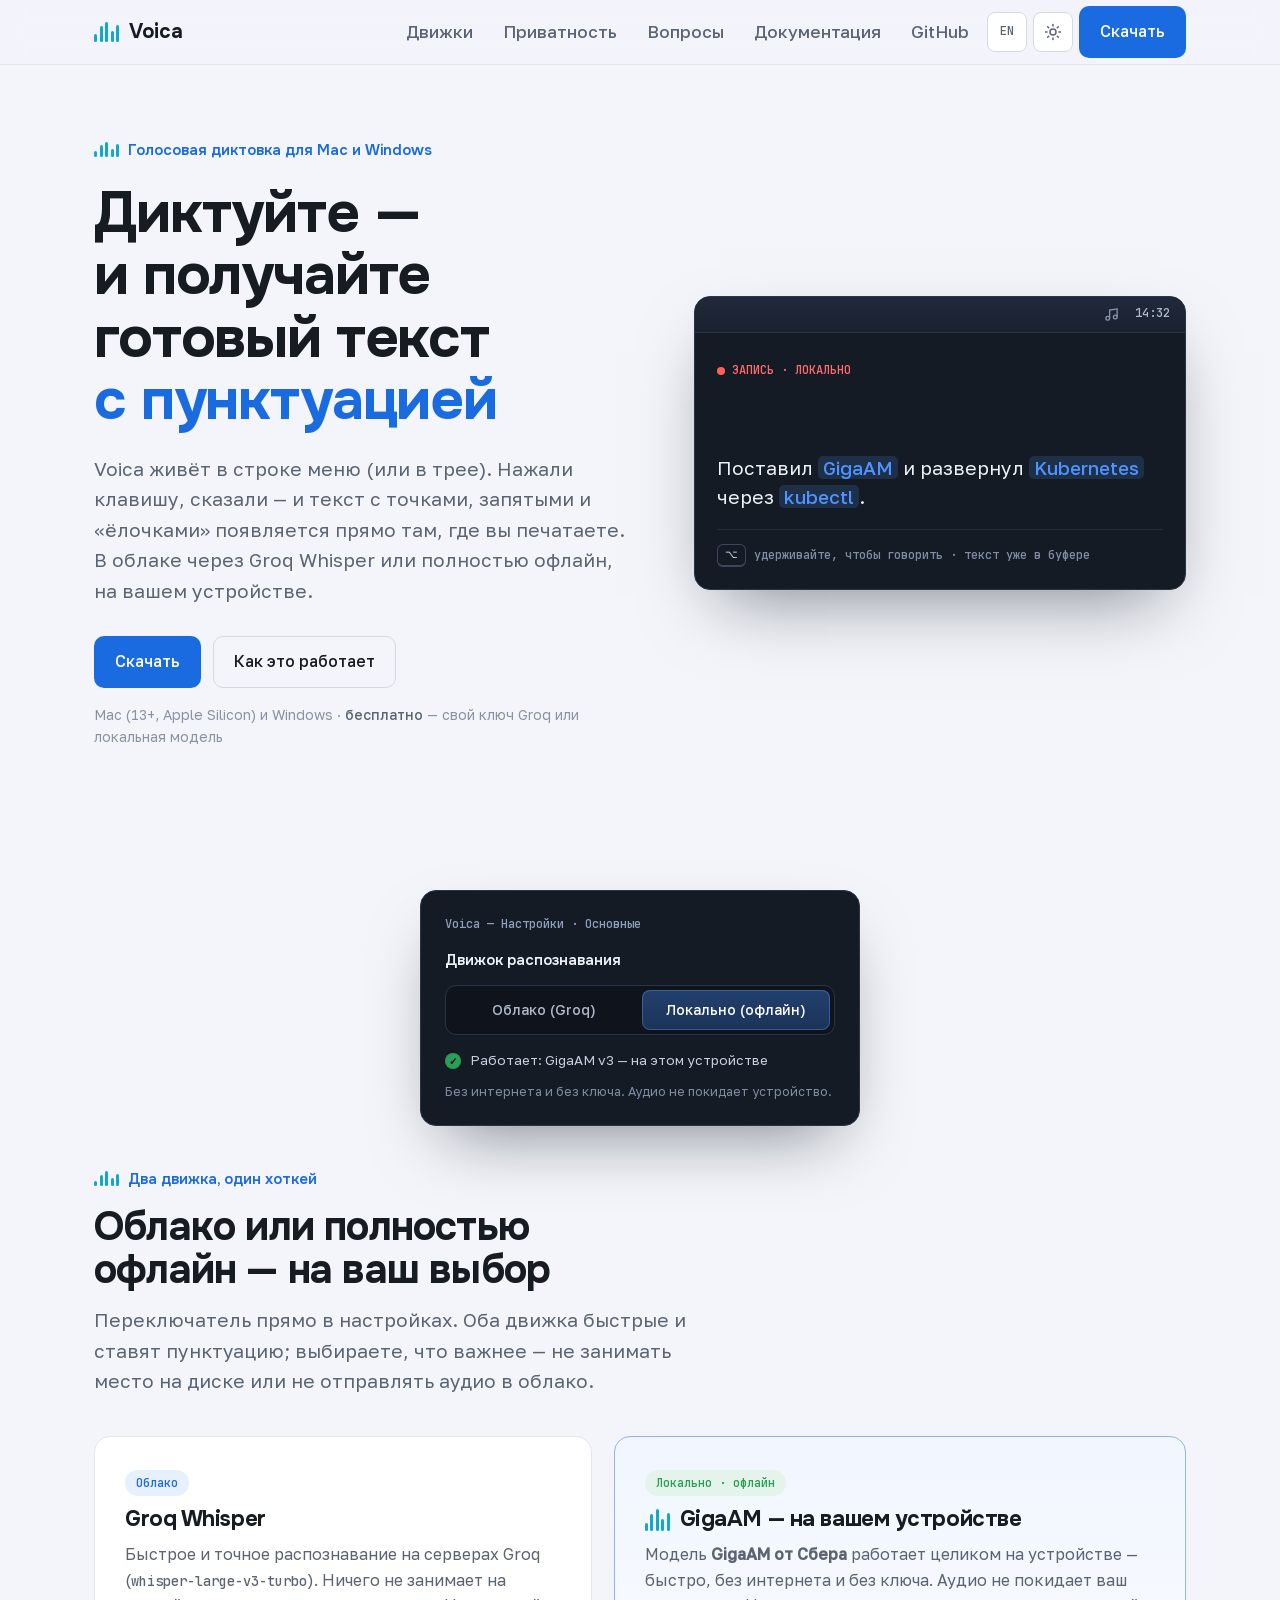
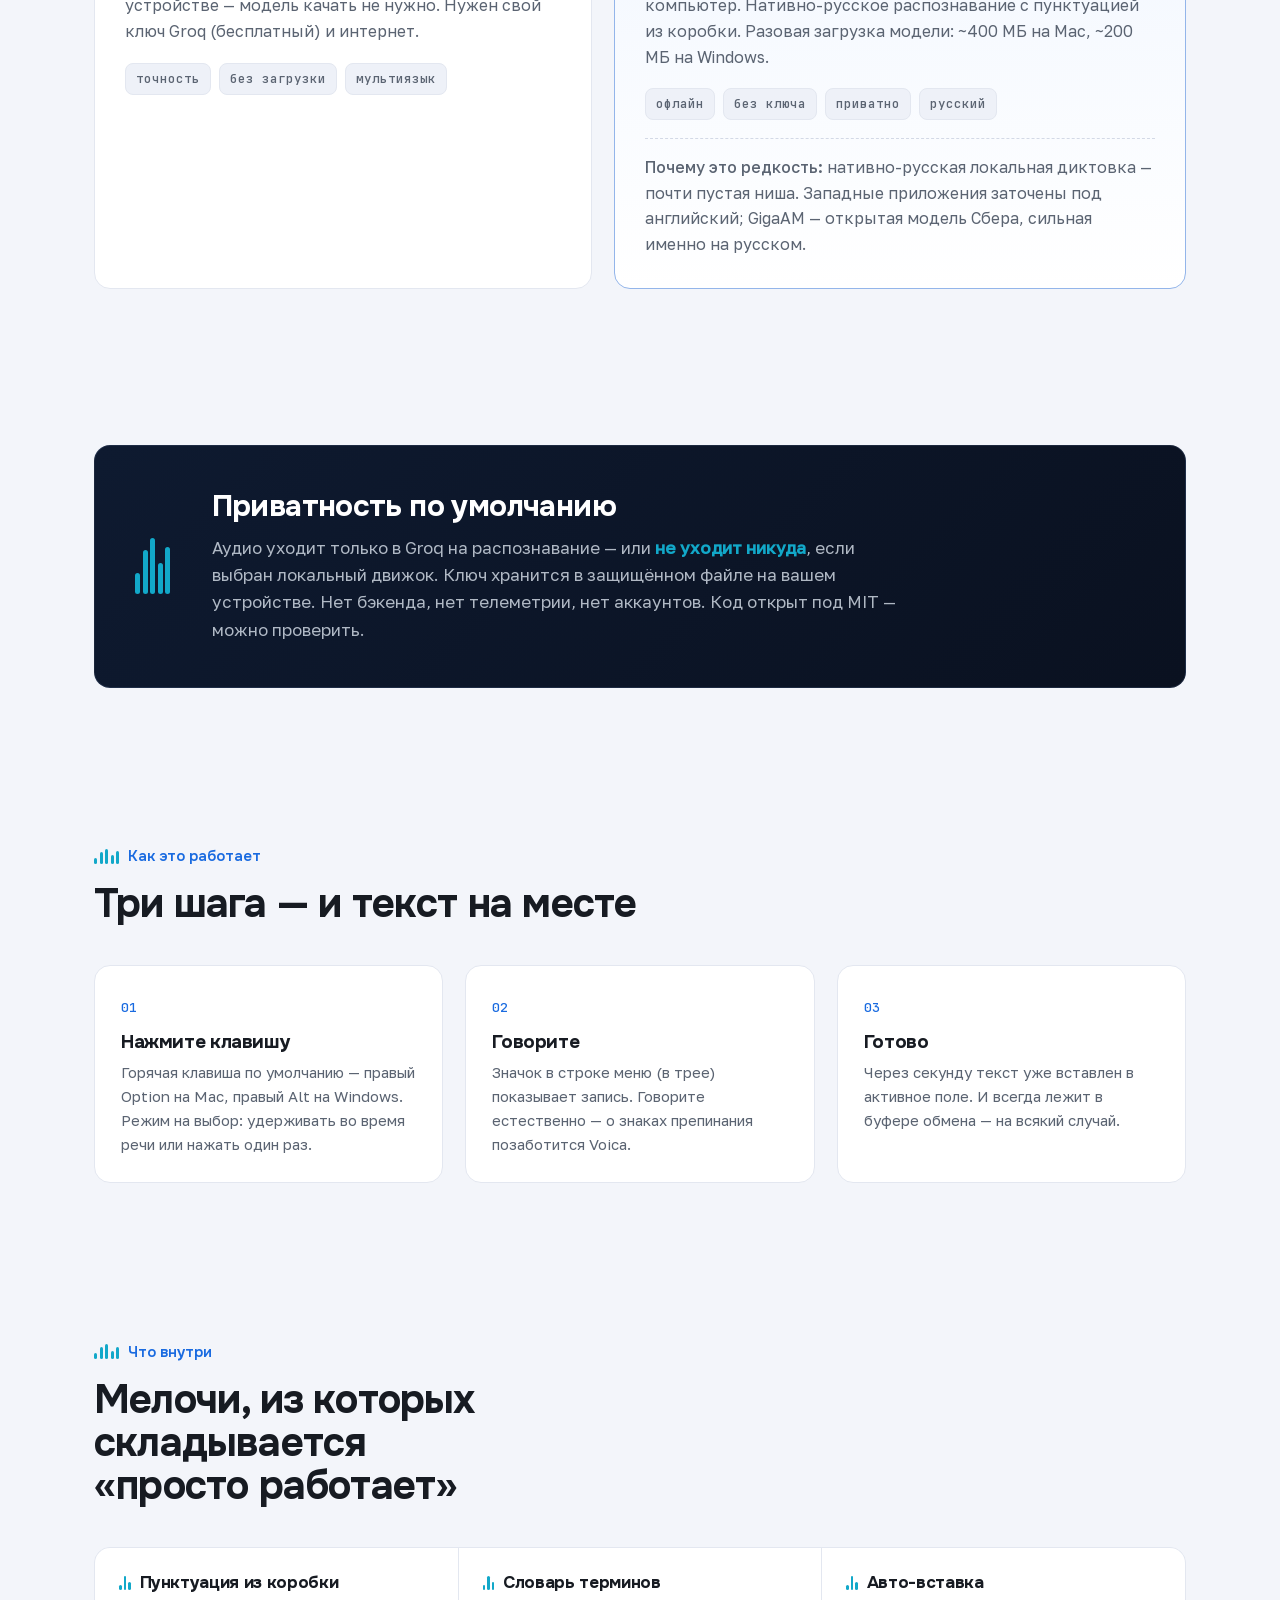
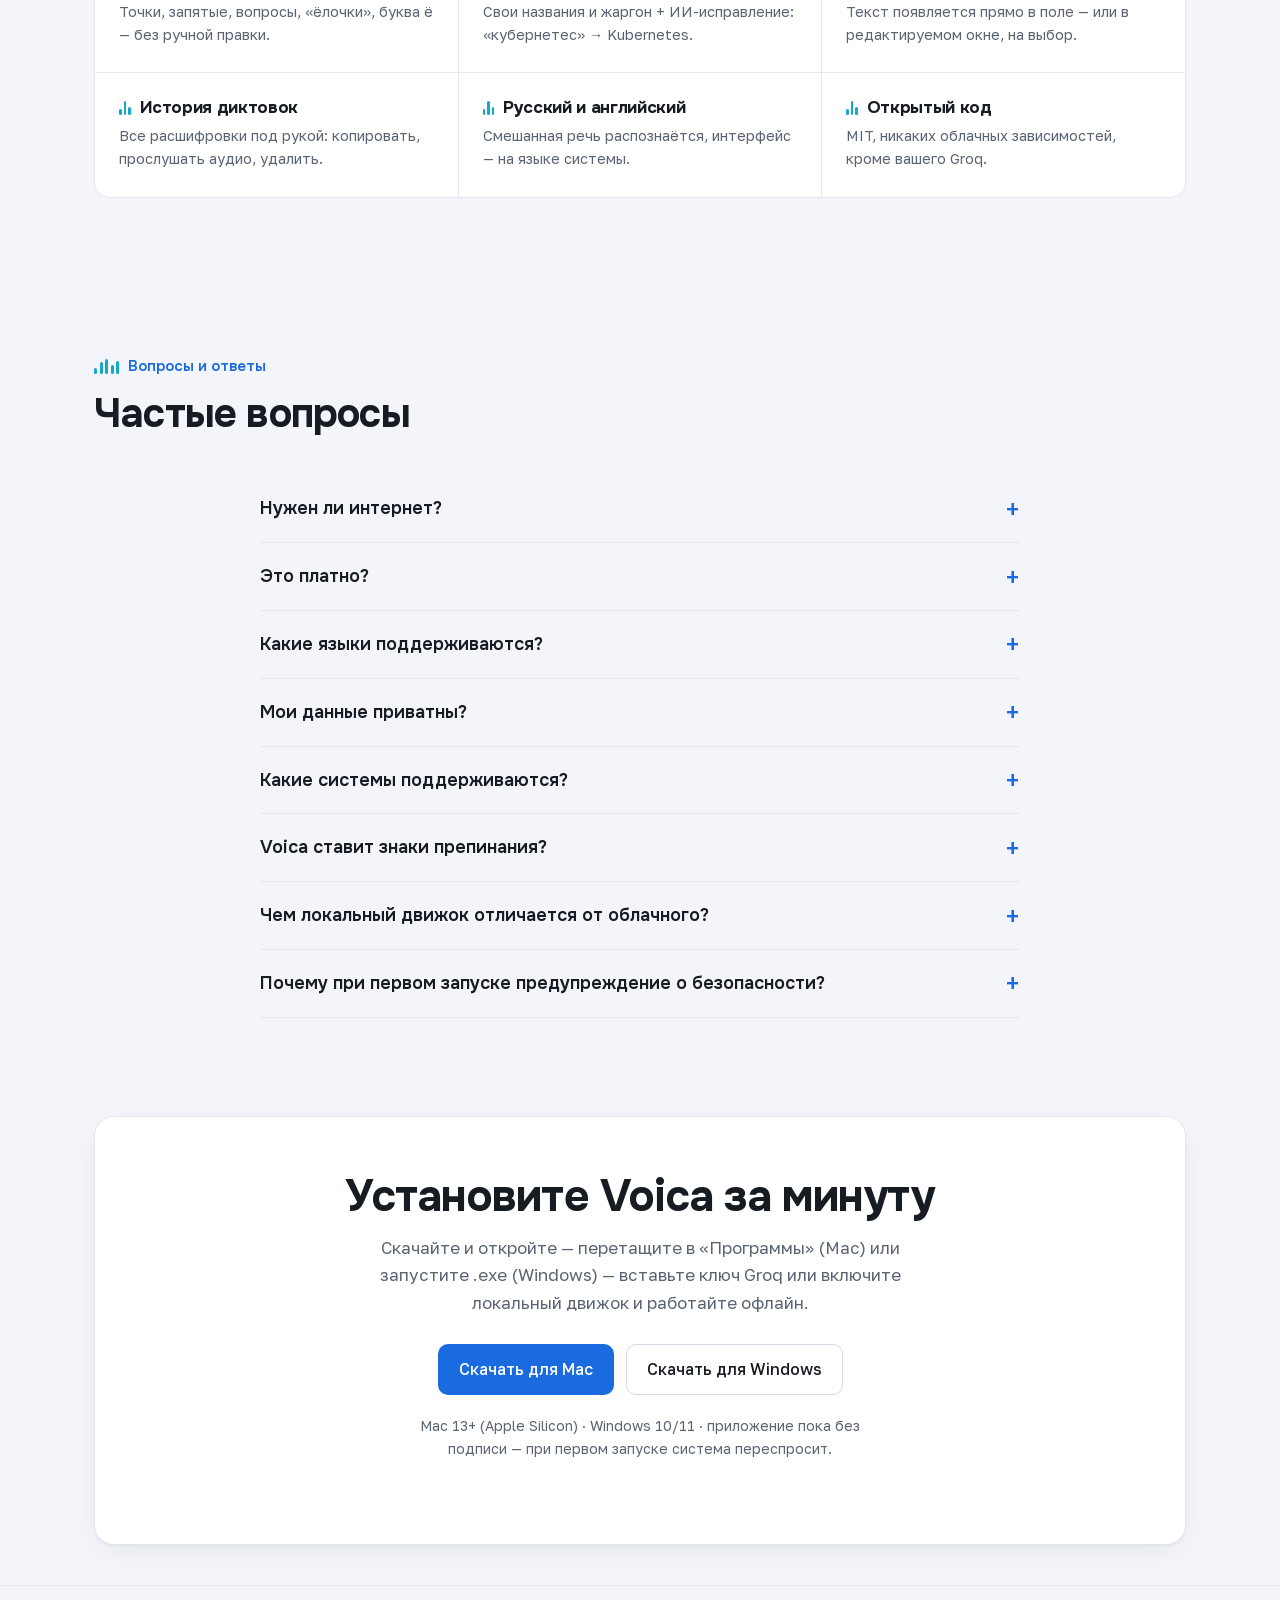
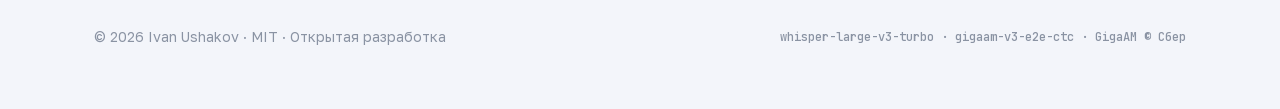
==== index.html @ 902af4fe "Навигация: ссылка «Документация/Docs» на README нужного языка RU → README.ru.md, EN → README.md на G" ====
<!doctype html>
<html lang="ru" prefix="og: https://ogp.me/ns#">
<head>
<meta charset="utf-8">
<meta name="viewport" content="width=device-width, initial-scale=1">
<title>Voica — голосовая диктовка с пунктуацией для Mac и Windows</title>
<meta name="description" content="Диктуйте голосом — получайте чистый текст с точками и запятыми. Облачный движок Groq Whisper или полностью офлайн на устройстве (GigaAM). Открытый код, свой ключ.">
<link rel="canonical" href="https://voica.ru/">
<link rel="alternate" hreflang="ru" href="https://voica.ru/">
<link rel="alternate" hreflang="en" href="https://voica.ru/en/">
<link rel="alternate" hreflang="x-default" href="https://voica.ru/">
<meta property="og:type" content="website">
<meta property="og:title" content="Voica — голосовая диктовка с пунктуацией для Mac и Windows">
<meta property="og:description" content="Диктуйте голосом — получайте чистый текст с точками и запятыми. Облачный движок Groq Whisper или полностью офлайн на устройстве (GigaAM). Открытый код, свой ключ.">
<meta property="og:url" content="https://voica.ru/">
<meta property="og:image" content="https://voica.ru/assets/img/og.png">
<meta name="twitter:card" content="summary_large_image">
<script type="application/ld+json">{"@context": "https://schema.org", "@type": "SoftwareApplication", "name": "Voica", "applicationCategory": "UtilitiesApplication", "operatingSystem": "macOS 13+, Windows 10/11", "description": "Диктуйте голосом — получайте чистый текст с точками и запятыми. Облачный движок Groq Whisper или полностью офлайн на устройстве (GigaAM). Открытый код, свой ключ.", "url": "https://voica.ru/", "inLanguage": "ru", "softwareVersion": "0.9", "license": "https://opensource.org/licenses/MIT", "downloadUrl": "https://github.com/Inhum/voica/releases/latest", "author": {"@type": "Person", "name": "Ivan Ushakov"}, "offers": {"@type": "Offer", "price": "0", "priceCurrency": "USD"}}</script>
<script type="application/ld+json">{"@context": "https://schema.org", "@type": "FAQPage", "mainEntity": [{"@type": "Question", "name": "Нужен ли интернет?", "acceptedAnswer": {"@type": "Answer", "text": "Для облачного движка — да. Локальный движок работает полностью офлайн: без интернета, без ключа, и аудио не покидает устройство."}}, {"@type": "Question", "name": "Это платно?", "acceptedAnswer": {"@type": "Answer", "text": "Voica бесплатна, код открыт под лицензией MIT. Для облачного движка нужен свой бесплатный ключ Groq; локальный движок работает вообще без ключа."}}, {"@type": "Question", "name": "Какие языки поддерживаются?", "acceptedAnswer": {"@type": "Answer", "text": "Русский и английский, включая смешанную речь. Локальная модель GigaAM особенно сильна на русском и ставит пунктуацию из коробки."}}, {"@type": "Question", "name": "Мои данные приватны?", "acceptedAnswer": {"@type": "Answer", "text": "Аудио уходит только в Groq на распознавание — или никуда, если выбран локальный движок. Нет бэкенда, телеметрии и аккаунтов; ключ хранится в защищённом файле на вашем устройстве."}}, {"@type": "Question", "name": "Какие системы поддерживаются?", "acceptedAnswer": {"@type": "Answer", "text": "macOS 13 и новее (Apple Silicon) и Windows 10/11."}}, {"@type": "Question", "name": "Voica ставит знаки препинания?", "acceptedAnswer": {"@type": "Answer", "text": "Да. Оба движка автоматически расставляют точки, запятые, вопросительные знаки и «ёлочки» — без ручной правки."}}, {"@type": "Question", "name": "Чем локальный движок отличается от облачного?", "acceptedAnswer": {"@type": "Answer", "text": "Облако — быстро и точно, ничего не нужно качать, но требуется ключ и интернет. Локально — приватно и офлайн, но модель скачивается один раз (~400 МБ на Mac, ~200 МБ на Windows)."}}, {"@type": "Question", "name": "Почему при первом запуске предупреждение о безопасности?", "acceptedAnswer": {"@type": "Answer", "text": "Приложение пока не подписано сертификатом разработчика, поэтому система переспрашивает один раз: на macOS — «Open Anyway» в разделе Privacy & Security, на Windows — подтверждение SmartScreen. Дальше Voica открывается обычным способом."}}]}</script>
<link rel="icon" href="assets/img/favicon.svg" type="image/svg+xml">
<link rel="stylesheet" href="assets/css/site.css">
</head>
<body>
<div class="nav"><div class="wrap nav-in">
  <a class="brand" href="./"><span class="wave" aria-hidden="true"><i></i><i></i><i></i><i></i><i></i></span> Voica</a>
  <div class="nav-right">
    <a class="nav-link hide-sm" href="#engines">Движки</a>
    <a class="nav-link hide-sm" href="#privacy">Приватность</a>
    <a class="nav-link hide-sm" href="#faq">Вопросы</a>
    <a class="nav-link hide-sm" href="https://github.com/Inhum/voica/blob/main/README.ru.md">Документация</a>
    <a class="nav-link" href="https://github.com/Inhum">GitHub</a>
    <a class="icon-btn" href="en/" hreflang="en">EN</a>
    <button class="icon-btn" id="theme" aria-label="Theme">
      <svg class="theme-sun" viewBox="0 0 24 24" fill="none" stroke="currentColor" stroke-width="2" stroke-linecap="round"><circle cx="12" cy="12" r="4"/><path d="M12 2v2M12 20v2M4.9 4.9l1.4 1.4M17.7 17.7l1.4 1.4M2 12h2M20 12h2M4.9 19.1l1.4-1.4M17.7 6.3l1.4-1.4"/></svg>
      <svg class="theme-moon" viewBox="0 0 24 24" fill="none" stroke="currentColor" stroke-width="2" stroke-linecap="round" stroke-linejoin="round"><path d="M21 12.8A9 9 0 1 1 11.2 3a7 7 0 0 0 9.8 9.8z"/></svg>
    </button>
    <a class="btn btn-primary" href="#download">Скачать</a>
  </div>
</div></div>

<header class="hero"><div class="wrap hero-grid">
  <div>
    <div class="eyebrow"><span class="wave" aria-hidden="true"><i></i><i></i><i></i><i></i><i></i></span> <span>Голосовая диктовка для Mac и Windows</span></div>
    <h1>Диктуйте — и получайте готовый текст <span class="accent">с пунктуацией</span></h1>
    <p class="lede">Voica живёт в строке меню (или в трее). Нажали клавишу, сказали — и текст с точками, запятыми и «ёлочками» появляется прямо там, где вы печатаете. В облаке через Groq Whisper или полностью офлайн, на вашем устройстве.</p>
    <div class="hero-cta">
      <a class="btn btn-primary" href="#download">Скачать</a>
      <a class="btn btn-ghost" href="#how">Как это работает</a>
    </div>
    <p class="hero-note">Mac (13+, Apple Silicon) и Windows · <b>бесплатно</b> — свой ключ Groq или локальная модель</p>
  </div>
  <div class="mock" aria-hidden="true">
    <div class="mock-bar"><span class="mlive"><i style="animation-delay:0.0s"></i><i style="animation-delay:0.1s"></i><i style="animation-delay:0.2s"></i><i style="animation-delay:0.3s"></i><i style="animation-delay:0.4s"></i></span>
      <svg viewBox="0 0 24 24" fill="none" stroke="currentColor" stroke-width="2"><path d="M9 18V5l12-2v13"/><circle cx="6" cy="18" r="3"/><circle cx="18" cy="16" r="3"/></svg>
      <span class="mclock">14:32</span></div>
    <div class="mock-body">
      <span class="mrec"><b></b>ЗАПИСЬ · ЛОКАЛЬНО</span>
      <div class="mwv"><i style="animation-delay:0.00s"></i><i style="animation-delay:0.08s"></i><i style="animation-delay:0.16s"></i><i style="animation-delay:0.24s"></i><i style="animation-delay:0.32s"></i><i style="animation-delay:0.40s"></i><i style="animation-delay:0.48s"></i><i style="animation-delay:0.56s"></i><i style="animation-delay:0.64s"></i><i style="animation-delay:0.72s"></i><i style="animation-delay:0.80s"></i><i style="animation-delay:0.88s"></i><i style="animation-delay:0.96s"></i><i style="animation-delay:1.04s"></i></div>
      <div class="mres">Поставил <span class="hl">GigaAM</span> и развернул <span class="hl">Kubernetes</span> через <span class="hl">kubectl</span>.</div>
      <div class="mhint"><span class="mkbd">⌥</span> удерживайте, чтобы говорить · текст уже в буфере</div>
    </div>
  </div>
</div></header>

<section id="engines"><div class="wrap">
  <div class="eng-visual"><div class="epanel" aria-hidden="true">
    <div class="cap">Voica — Настройки · Основные</div>
    <h4>Движок распознавания</h4>
    <div class="seg"><div>Облако (Groq)</div><div class="on">Локально (офлайн)</div></div>
    <div class="estatus"><span class="dot-ok">✓</span> <span>Работает: GigaAM v3 — на этом устройстве</span></div>
    <p class="esub">Без интернета и без ключа. Аудио не покидает устройство.</p>
  </div></div>
  <div class="sec-head"><div class="eyebrow"><span class="wave" aria-hidden="true"><i></i><i></i><i></i><i></i><i></i></span> <span>Два движка, один хоткей</span></div><h2>Облако или полностью офлайн — на ваш выбор</h2><p class="lede">Переключатель прямо в настройках. Оба движка быстрые и ставят пунктуацию; выбираете, что важнее — не занимать место на диске или не отправлять аудио в облако.</p></div>
  <div class="engines">
    <div class="engine">
      <span class="tag tag-blue">Облако</span><h3>Groq Whisper</h3>
      <p>Быстрое и точное распознавание на серверах Groq (<code>whisper-large-v3-turbo</code>). Ничего не занимает на устройстве — модель качать не нужно. Нужен свой ключ Groq (бесплатный) и интернет.</p><div class="chips"><span class="chip">точность</span><span class="chip">без загрузки</span><span class="chip">мультиязык</span></div>
    </div>
    <div class="engine local">
      <span class="tag tag-ok">Локально · офлайн</span>
      <h3><span class="wave" style="height:22px" aria-hidden="true"><i></i><i></i><i></i><i></i><i></i></span> GigaAM — на вашем устройстве</h3>
      <p>Модель <b>GigaAM от Сбера</b> работает целиком на устройстве — быстро, без интернета и без ключа. Аудио не покидает ваш компьютер. Нативно-русское распознавание с пунктуацией из коробки. Разовая загрузка модели: ~400 МБ на Mac, ~200 МБ на Windows.</p><div class="chips"><span class="chip">офлайн</span><span class="chip">без ключа</span><span class="chip">приватно</span><span class="chip">русский</span></div>
      <p class="sber"><b>Почему это редкость:</b> нативно-русская локальная диктовка — почти пустая ниша. Западные приложения заточены под английский; GigaAM — открытая модель Сбера, сильная именно на русском.</p>
    </div>
  </div>
</div></section>

<section id="privacy"><div class="wrap"><div class="privacy">
  <span class="wave pw" style="height:56px" aria-hidden="true"><i style="width:5px"></i><i style="width:5px"></i><i style="width:5px"></i><i style="width:5px"></i><i style="width:5px"></i><i style="width:5px"></i></span>
  <div><h2>Приватность по умолчанию</h2><p>Аудио уходит только в Groq на распознавание — или <b style="color:var(--wave)">не уходит никуда</b>, если выбран локальный движок. Ключ хранится в защищённом файле на вашем устройстве. Нет бэкенда, нет телеметрии, нет аккаунтов. Код открыт под MIT — можно проверить.</p></div>
</div></div></section>

<section id="how"><div class="wrap">
  <div class="sec-head"><div class="eyebrow"><span class="wave" aria-hidden="true"><i></i><i></i><i></i><i></i><i></i></span> <span>Как это работает</span></div><h2>Три шага — и текст на месте</h2></div>
  <div class="steps">
    <div class="step"><h3>Нажмите клавишу</h3><p>Горячая клавиша по умолчанию — правый Option на Mac, правый Alt на Windows. Режим на выбор: удерживать во время речи или нажать один раз.</p></div>
    <div class="step"><h3>Говорите</h3><p>Значок в строке меню (в трее) показывает запись. Говорите естественно — о знаках препинания позаботится Voica.</p></div>
    <div class="step"><h3>Готово</h3><p>Через секунду текст уже вставлен в активное поле. И всегда лежит в буфере обмена — на всякий случай.</p></div>
  </div>
</div></section>

<section><div class="wrap">
  <div class="sec-head"><div class="eyebrow"><span class="wave" aria-hidden="true"><i></i><i></i><i></i><i></i><i></i></span> <span>Что внутри</span></div><h2>Мелочи, из которых складывается «просто работает»</h2></div>
  <div class="feat"><div class="feat-i"><h3><span class="wm"><i></i><i></i><i></i></span> Пунктуация из коробки</h3><p>Точки, запятые, вопросы, «ёлочки», буква ё — без ручной правки.</p></div><div class="feat-i"><h3><span class="wm"><i></i><i></i><i></i></span> Словарь терминов</h3><p>Свои названия и жаргон + ИИ-исправление: «кубернетес» → Kubernetes.</p></div><div class="feat-i"><h3><span class="wm"><i></i><i></i><i></i></span> Авто-вставка</h3><p>Текст появляется прямо в поле — или в редактируемом окне, на выбор.</p></div><div class="feat-i"><h3><span class="wm"><i></i><i></i><i></i></span> История диктовок</h3><p>Все расшифровки под рукой: копировать, прослушать аудио, удалить.</p></div><div class="feat-i"><h3><span class="wm"><i></i><i></i><i></i></span> Русский и английский</h3><p>Смешанная речь распознаётся, интерфейс — на языке системы.</p></div><div class="feat-i"><h3><span class="wm"><i></i><i></i><i></i></span> Открытый код</h3><p>MIT, никаких облачных зависимостей, кроме вашего Groq.</p></div></div>
</div></section>

<section id="faq"><div class="wrap">
  <div class="sec-head"><div class="eyebrow"><span class="wave" aria-hidden="true"><i></i><i></i><i></i><i></i><i></i></span> <span>Вопросы и ответы</span></div><h2>Частые вопросы</h2></div>
  <div class="faq"><details><summary>Нужен ли интернет?</summary><p>Для облачного движка — да. Локальный движок работает полностью офлайн: без интернета, без ключа, и аудио не покидает устройство.</p></details><details><summary>Это платно?</summary><p>Voica бесплатна, код открыт под лицензией MIT. Для облачного движка нужен свой бесплатный ключ Groq; локальный движок работает вообще без ключа.</p></details><details><summary>Какие языки поддерживаются?</summary><p>Русский и английский, включая смешанную речь. Локальная модель GigaAM особенно сильна на русском и ставит пунктуацию из коробки.</p></details><details><summary>Мои данные приватны?</summary><p>Аудио уходит только в Groq на распознавание — или никуда, если выбран локальный движок. Нет бэкенда, телеметрии и аккаунтов; ключ хранится в защищённом файле на вашем устройстве.</p></details><details><summary>Какие системы поддерживаются?</summary><p>macOS 13 и новее (Apple Silicon) и Windows 10/11.</p></details><details><summary>Voica ставит знаки препинания?</summary><p>Да. Оба движка автоматически расставляют точки, запятые, вопросительные знаки и «ёлочки» — без ручной правки.</p></details><details><summary>Чем локальный движок отличается от облачного?</summary><p>Облако — быстро и точно, ничего не нужно качать, но требуется ключ и интернет. Локально — приватно и офлайн, но модель скачивается один раз (~400 МБ на Mac, ~200 МБ на Windows).</p></details><details><summary>Почему при первом запуске предупреждение о безопасности?</summary><p>Приложение пока не подписано сертификатом разработчика, поэтому система переспрашивает один раз: на macOS — «Open Anyway» в разделе Privacy & Security, на Windows — подтверждение SmartScreen. Дальше Voica открывается обычным способом.</p></details></div>
</div></section>

<section id="download" class="cta"><div class="wrap"><div class="cta-box">
  <h2>Установите Voica за минуту</h2><p>Скачайте и откройте — перетащите в «Программы» (Mac) или запустите .exe (Windows) — вставьте ключ Groq или включите локальный движок и работайте офлайн.</p>
  <div style="display:flex;gap:12px;justify-content:center;flex-wrap:wrap">
    <a class="btn btn-primary" href="https://github.com/Inhum/voica/releases/latest">Скачать для Mac</a>
    <a class="btn btn-ghost" href="https://github.com/Inhum/voica-win/releases/latest">Скачать для Windows</a>
  </div>
  <p class="hero-note" style="margin-top:20px">Mac 13+ (Apple Silicon) · Windows 10/11 · приложение пока без подписи — при первом запуске система переспросит.</p>
</div></div></section>

<footer class="foot"><div class="wrap foot-in">
  <div>© 2026 Ivan Ushakov · MIT · Открытая разработка</div>
  <div class="foot-mono">whisper-large-v3-turbo · gigaam-v3-e2e-ctc · GigaAM © Сбер</div>
</div></footer>

<script>
(function(){var r=document.documentElement;try{var t=localStorage.getItem("voica-theme");if(t)r.setAttribute("data-theme",t);}catch(e){}
document.getElementById("theme").onclick=function(){var c=r.getAttribute("data-theme")||(matchMedia("(prefers-color-scheme:dark)").matches?"dark":"light");var n=c==="dark"?"light":"dark";r.setAttribute("data-theme",n);try{localStorage.setItem("voica-theme",n);}catch(e){}};})();
</script>
<!-- GoatCounter — cookieless-аналитика, без кук и баннера согласия -->
<script data-goatcounter="https://voica.goatcounter.com/count"
        async src="//gc.zgo.at/count.js"></script>
</body>
</html>
---- assets/css/site.css ----
@import "fonts.css";
@import "tokens.css";

*{box-sizing:border-box}
body{margin:0;background:var(--paper);color:var(--ink);font-family:var(--font-body);font-size:17px;line-height:1.6;-webkit-font-smoothing:antialiased;transition:background .3s var(--ease),color .3s var(--ease)}
h1,h2,h3{font-family:var(--font-display);font-weight:700;line-height:1.08;letter-spacing:-.02em;text-wrap:balance;margin:0}
p{margin:0} a{color:inherit;text-decoration:none}
code{font-family:var(--font-mono);font-size:.85em}
.wrap{max-width:var(--wrap);margin:0 auto;padding:0 24px}
.lede{font-size:19px;color:var(--ink-soft);max-width:60ch}

/* Надзаголовок — волна + метка */
.eyebrow{display:inline-flex;align-items:center;gap:9px;font-family:var(--font-display);font-weight:600;font-size:15px;color:var(--brand);margin-bottom:14px}
.wave{display:inline-flex;align-items:flex-end;gap:2.5px;height:15px}
.wave i{width:3px;border-radius:3px;background:var(--wave)}
.wave i:nth-child(1){height:38%}.wave i:nth-child(2){height:78%}.wave i:nth-child(3){height:100%}.wave i:nth-child(4){height:56%}.wave i:nth-child(5){height:84%}

.btn{display:inline-flex;align-items:center;gap:9px;font-family:var(--font-body);font-weight:500;font-size:16px;padding:12px 20px;border-radius:var(--radius-btn);border:1px solid transparent;cursor:pointer;transition:transform .15s var(--ease),background .2s,border-color .2s}
.btn:active{transform:translateY(1px)}
.btn-primary{background:var(--brand);color:#fff}.btn-primary:hover{background:var(--brand-deep)}
.btn-ghost{background:transparent;color:var(--ink);border-color:var(--line-strong)}.btn-ghost:hover{border-color:var(--ink-faint);background:var(--surface)}

.nav{position:sticky;top:0;z-index:20;background:color-mix(in srgb,var(--paper) 82%,transparent);backdrop-filter:saturate(1.6) blur(12px);border-bottom:1px solid var(--line)}
.nav-in{display:flex;align-items:center;justify-content:space-between;height:64px}
.brand{display:flex;align-items:center;gap:10px;font-family:var(--font-display);font-weight:700;font-size:20px}
.brand .wave{height:20px}
.nav-right{display:flex;align-items:center;gap:6px}
.nav-link{font-weight:500;color:var(--ink-soft);padding:8px 12px;border-radius:var(--radius-sm)}.nav-link:hover{color:var(--ink)}
.icon-btn{display:grid;place-items:center;height:40px;min-width:40px;padding:0 10px;border-radius:var(--radius-sm);border:1px solid var(--line-strong);background:var(--surface);color:var(--ink-soft);cursor:pointer;font-family:var(--font-mono);font-size:12px;font-weight:500;transition:.2s;text-decoration:none}
.icon-btn:hover{color:var(--ink);border-color:var(--ink-faint)}
.icon-btn svg{width:18px;height:18px}
.theme-moon{display:none}.theme-sun{display:block}
:root[data-theme="dark"] .theme-moon{display:block}:root[data-theme="dark"] .theme-sun{display:none}
@media (prefers-color-scheme:dark){:root:not([data-theme="light"]) .theme-moon{display:block}:root:not([data-theme="light"]) .theme-sun{display:none}}

.hero{padding:72px 0 64px}
.hero-grid{display:grid;grid-template-columns:1.05fr .95fr;gap:56px;align-items:center}
.hero h1{font-size:clamp(38px,5.4vw,58px);font-weight:800;margin:6px 0 22px}
.hero h1 .accent{color:var(--brand)}
.hero-cta{display:flex;flex-wrap:wrap;gap:12px;margin:30px 0 16px}
.hero-note{font-size:14px;color:var(--ink-faint)}.hero-note b{color:var(--ink-soft);font-weight:500}

/* Мокап (фикс-тёмный, как «скриншот») */
.mock{background:#151b25;border:1px solid #2b3446;border-radius:var(--radius-card);box-shadow:0 30px 70px -26px rgba(6,12,26,.5);overflow:hidden}
.mock-bar{height:36px;background:linear-gradient(#20293a,#1a2130);display:flex;align-items:center;justify-content:flex-end;gap:16px;padding:0 15px;border-bottom:1px solid #2b3446;color:#8b97ac}
.mock-bar svg{width:15px;height:15px}
.mlive{display:inline-flex;align-items:flex-end;gap:2.6px;height:15px}
.mlive i{width:2.6px;border-radius:2px;background:#4E93FF;animation:vu 1s infinite}
.mclock{font-family:var(--font-mono);font-size:12px;color:#aeb9cc}
.mock-body{padding:22px}
.mrec{display:inline-flex;align-items:center;gap:7px;font-family:var(--font-mono);font-size:12px;color:#ff6b6b;margin-bottom:16px}
.mrec b{width:8px;height:8px;border-radius:50%;background:#ff5f57;animation:blink 1.1s infinite}
.mwv{display:flex;align-items:flex-end;gap:4px;height:40px;margin-bottom:18px}
.mwv i{flex:1;border-radius:3px;background:linear-gradient(#4E93FF,#45CEEB);animation:vu 1.1s infinite}
.mres{font-size:19px;line-height:1.5;color:#eef2f8}
.mres .hl{color:#4E93FF;font-weight:500;background:rgba(78,147,255,.16);border-radius:5px;padding:0 5px}
.mhint{margin-top:18px;padding-top:14px;border-top:1px solid #232c3a;font-family:var(--font-mono);font-size:12px;color:#7f8ca3;display:flex;gap:8px;align-items:center}
.mkbd{font-family:var(--font-mono);font-size:11px;color:#cdd6e5;border:1px solid #3a465c;border-bottom-width:2px;border-radius:6px;padding:1px 7px}
@keyframes vu{0%,100%{height:22%}50%{height:100%}}
@keyframes blink{50%{opacity:.3}}

section{padding:78px 0}
.sec-head{max-width:56ch;margin-bottom:40px}
.sec-head h2{font-size:clamp(28px,3.6vw,40px);margin:0 0 14px}

.eng-visual{max-width:440px;margin:0 auto 40px}
.epanel{background:#151b25;border:1px solid #2b3446;border-radius:var(--radius-card);box-shadow:0 30px 70px -26px rgba(6,12,26,.5);padding:24px}
.epanel .cap{font-family:var(--font-mono);font-size:12px;color:#8fa0bd;margin-bottom:13px}
.epanel h4{font-family:var(--font-display);font-weight:600;font-size:15px;color:#eef2f8;margin:0 0 13px}
.seg{display:flex;background:#0f141c;border:1px solid #2b3446;border-radius:11px;padding:4px;gap:4px;margin-bottom:15px}
.seg div{flex:1;text-align:center;font-weight:500;font-size:14px;padding:9px 0;border-radius:8px;color:#aeb9cc}
.seg div.on{background:linear-gradient(180deg,#22406e,#1b3358);color:#fff;box-shadow:inset 0 0 0 1px rgba(120,160,230,.35)}
.estatus{display:flex;align-items:center;gap:9px;font-size:13.5px;color:#c7d0df}
.dot-ok{width:16px;height:16px;border-radius:50%;background:var(--ok);display:grid;place-items:center;color:#0B0E13;font-size:10px;font-weight:700}
.esub{font-size:12.5px;color:#7f8ca3;margin-top:11px;line-height:1.5}
.engines{display:grid;grid-template-columns:1fr 1.15fr;gap:22px}
.engine{background:var(--surface);border:1px solid var(--line);border-radius:var(--radius-card);padding:30px}
.engine.local{border-color:color-mix(in srgb,var(--brand) 40%,var(--line));background:linear-gradient(180deg,color-mix(in srgb,var(--brand-tint) 60%,var(--surface)),var(--surface))}
.engine h3{font-size:22px;margin:14px 0 10px;display:flex;align-items:center;gap:10px}
.engine p{color:var(--ink-soft);font-size:16px}
.tag{font-family:var(--font-mono);font-size:12px;font-weight:500;padding:5px 11px;border-radius:20px}
.tag-blue{background:var(--brand-tint);color:var(--brand)}.tag-ok{background:var(--ok-tint);color:var(--ok)}
.chips{display:flex;flex-wrap:wrap;gap:8px;margin-top:18px}
.chip{font-family:var(--font-mono);font-size:12.5px;color:var(--ink-soft);background:var(--surface-2);border:1px solid var(--line);padding:5px 10px;border-radius:8px}
.sber{margin-top:18px;padding-top:16px;border-top:1px dashed var(--line-strong);font-size:14px;color:var(--ink-faint)}.sber b{color:var(--ink-soft);font-weight:500}

.privacy{background:linear-gradient(135deg,#0E1A30,#0A1120);color:#EAF1FB;border-radius:var(--radius-card);padding:44px 40px;display:grid;grid-template-columns:auto 1fr;gap:34px;align-items:center;border:1px solid rgba(120,150,200,.16)}
.privacy .pw i{background:var(--wave)}
.privacy h2{color:#fff;font-size:30px}
.privacy p{color:rgba(234,241,251,.74);margin-top:12px;max-width:64ch}

.steps{display:grid;grid-template-columns:repeat(3,1fr);gap:22px;counter-reset:s}
.step{padding:26px;background:var(--surface);border:1px solid var(--line);border-radius:var(--radius-card)}
.step::before{counter-increment:s;content:"0" counter(s);font-family:var(--font-mono);font-weight:500;font-size:13px;color:var(--brand)}
.step h3{font-size:19px;margin:12px 0 8px}.step p{color:var(--ink-soft);font-size:15px}

.feat{display:grid;grid-template-columns:repeat(3,1fr);gap:1px;background:var(--line);border:1px solid var(--line);border-radius:var(--radius-card);overflow:hidden}
.feat-i{background:var(--surface);padding:26px 24px}
.feat-i h3{font-size:17px;margin:0 0 7px;display:flex;align-items:center;gap:9px}
.feat-i p{font-size:14.5px;color:var(--ink-soft)}
.wm{display:inline-flex;gap:2px;align-items:flex-end;height:14px}
.wm i{width:2.5px;background:var(--wave);border-radius:2px}
.wm i:nth-child(1){height:40%}.wm i:nth-child(2){height:100%}.wm i:nth-child(3){height:60%}

/* FAQ — нативный аккордеон на <details>, без JS */
.faq{max-width:760px;margin:0 auto}
.faq details{border-bottom:1px solid var(--line)}
.faq summary{cursor:pointer;list-style:none;padding:19px 0;font-family:var(--font-display);font-weight:600;font-size:18px;color:var(--ink);display:flex;justify-content:space-between;align-items:center;gap:20px;transition:color .2s}
.faq summary:hover{color:var(--brand)}
.faq summary::-webkit-details-marker{display:none}
.faq summary::after{content:"+";font-family:var(--font-mono);font-size:24px;font-weight:400;color:var(--brand);line-height:1}
.faq details[open] summary::after{content:"−"}
.faq details p{margin:0;padding:0 0 22px;color:var(--ink-soft);font-size:16px;line-height:1.6;max-width:66ch}

.cta{text-align:center;padding:20px 0 40px}
.cta-box{background:var(--surface);border:1px solid var(--line);border-radius:20px;padding:56px 40px;box-shadow:var(--shadow-card)}
.cta-box h2{font-size:clamp(30px,4vw,44px);margin-bottom:14px}
.cta-box p{color:var(--ink-soft);max-width:52ch;margin:0 auto 28px}

.foot{border-top:1px solid var(--line);padding:40px 0 60px;color:var(--ink-faint);font-size:14px}
.foot-in{display:flex;justify-content:space-between;align-items:center;flex-wrap:wrap;gap:16px}
.foot a{color:var(--ink-soft)}.foot a:hover{color:var(--ink)}
.foot-mono{font-family:var(--font-mono);font-size:12px}

:focus-visible{outline:2.5px solid var(--brand);outline-offset:2px;border-radius:4px}
@media (max-width:900px){.hero-grid,.engines,.steps,.feat{grid-template-columns:1fr}.privacy{grid-template-columns:1fr}section{padding:56px 0}.nav-link.hide-sm{display:none}}
@media (prefers-reduced-motion:reduce){*{animation:none!important;transition:none!important}}
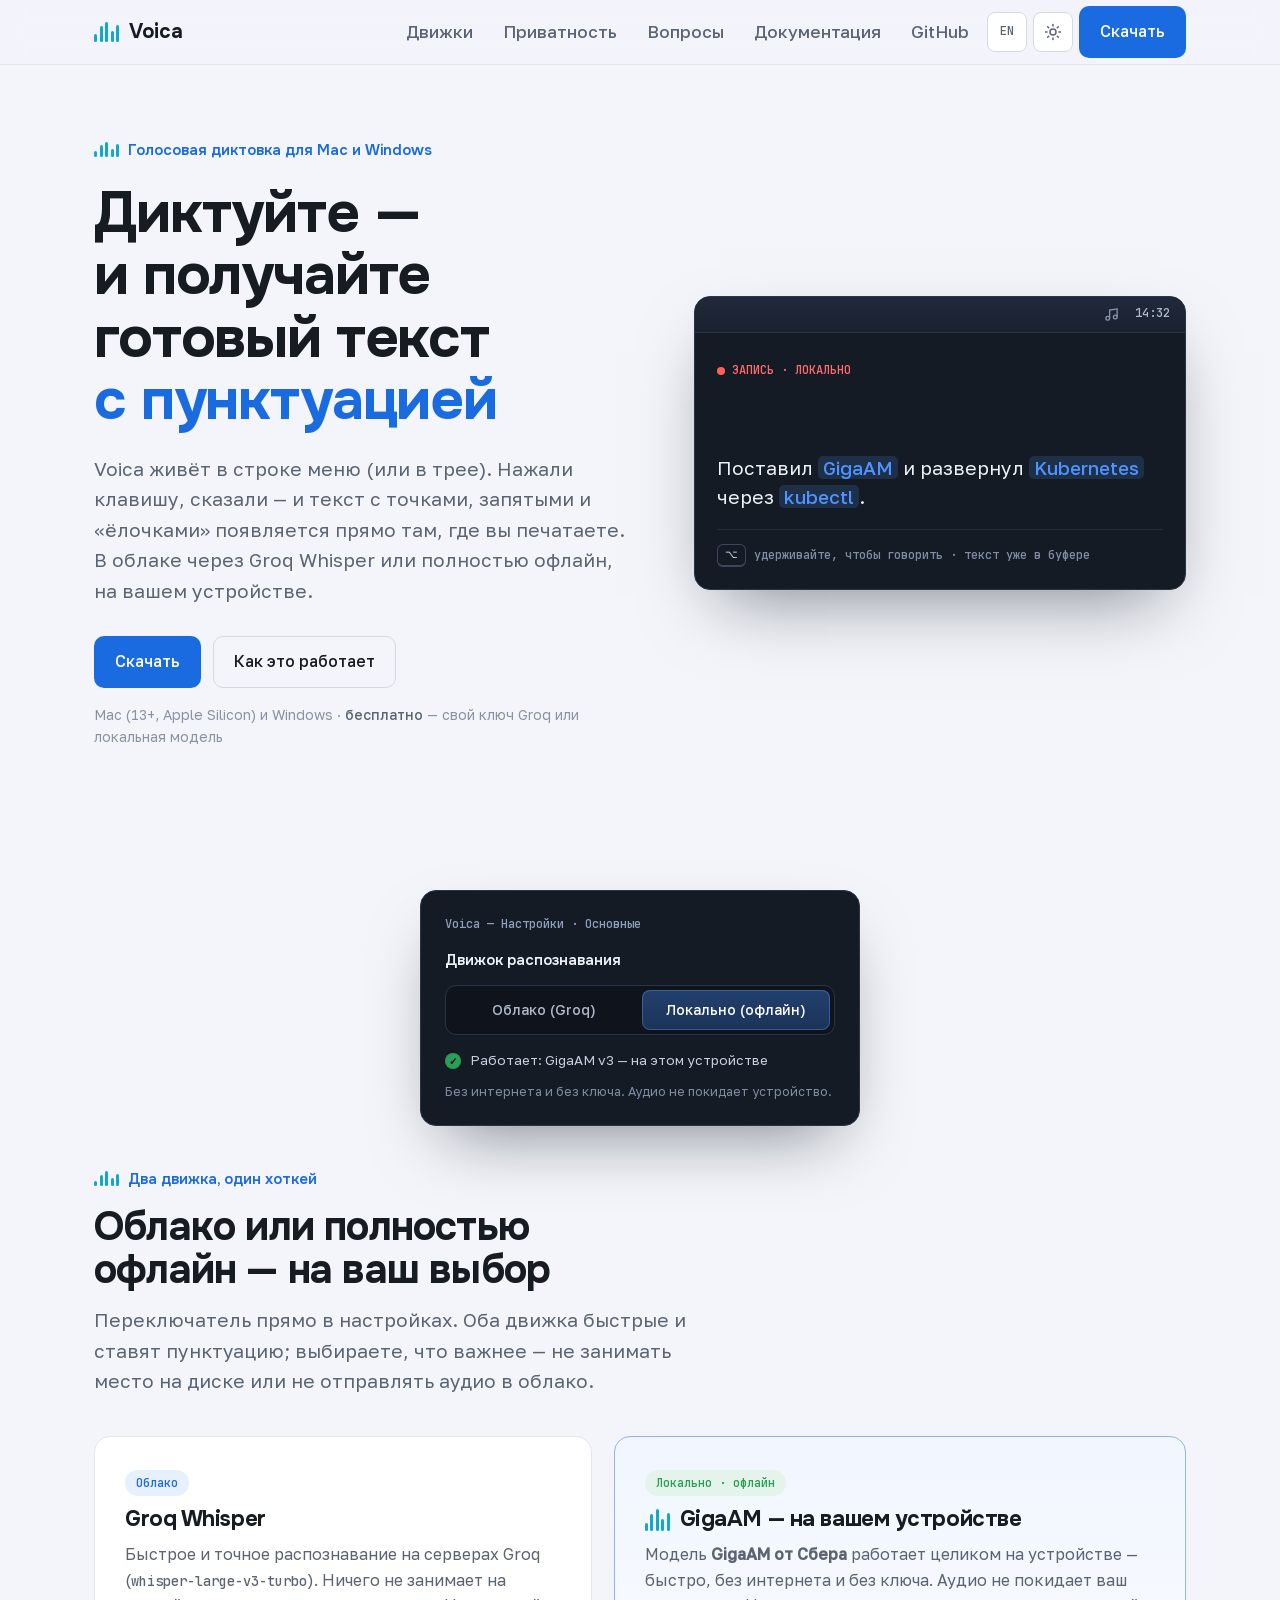
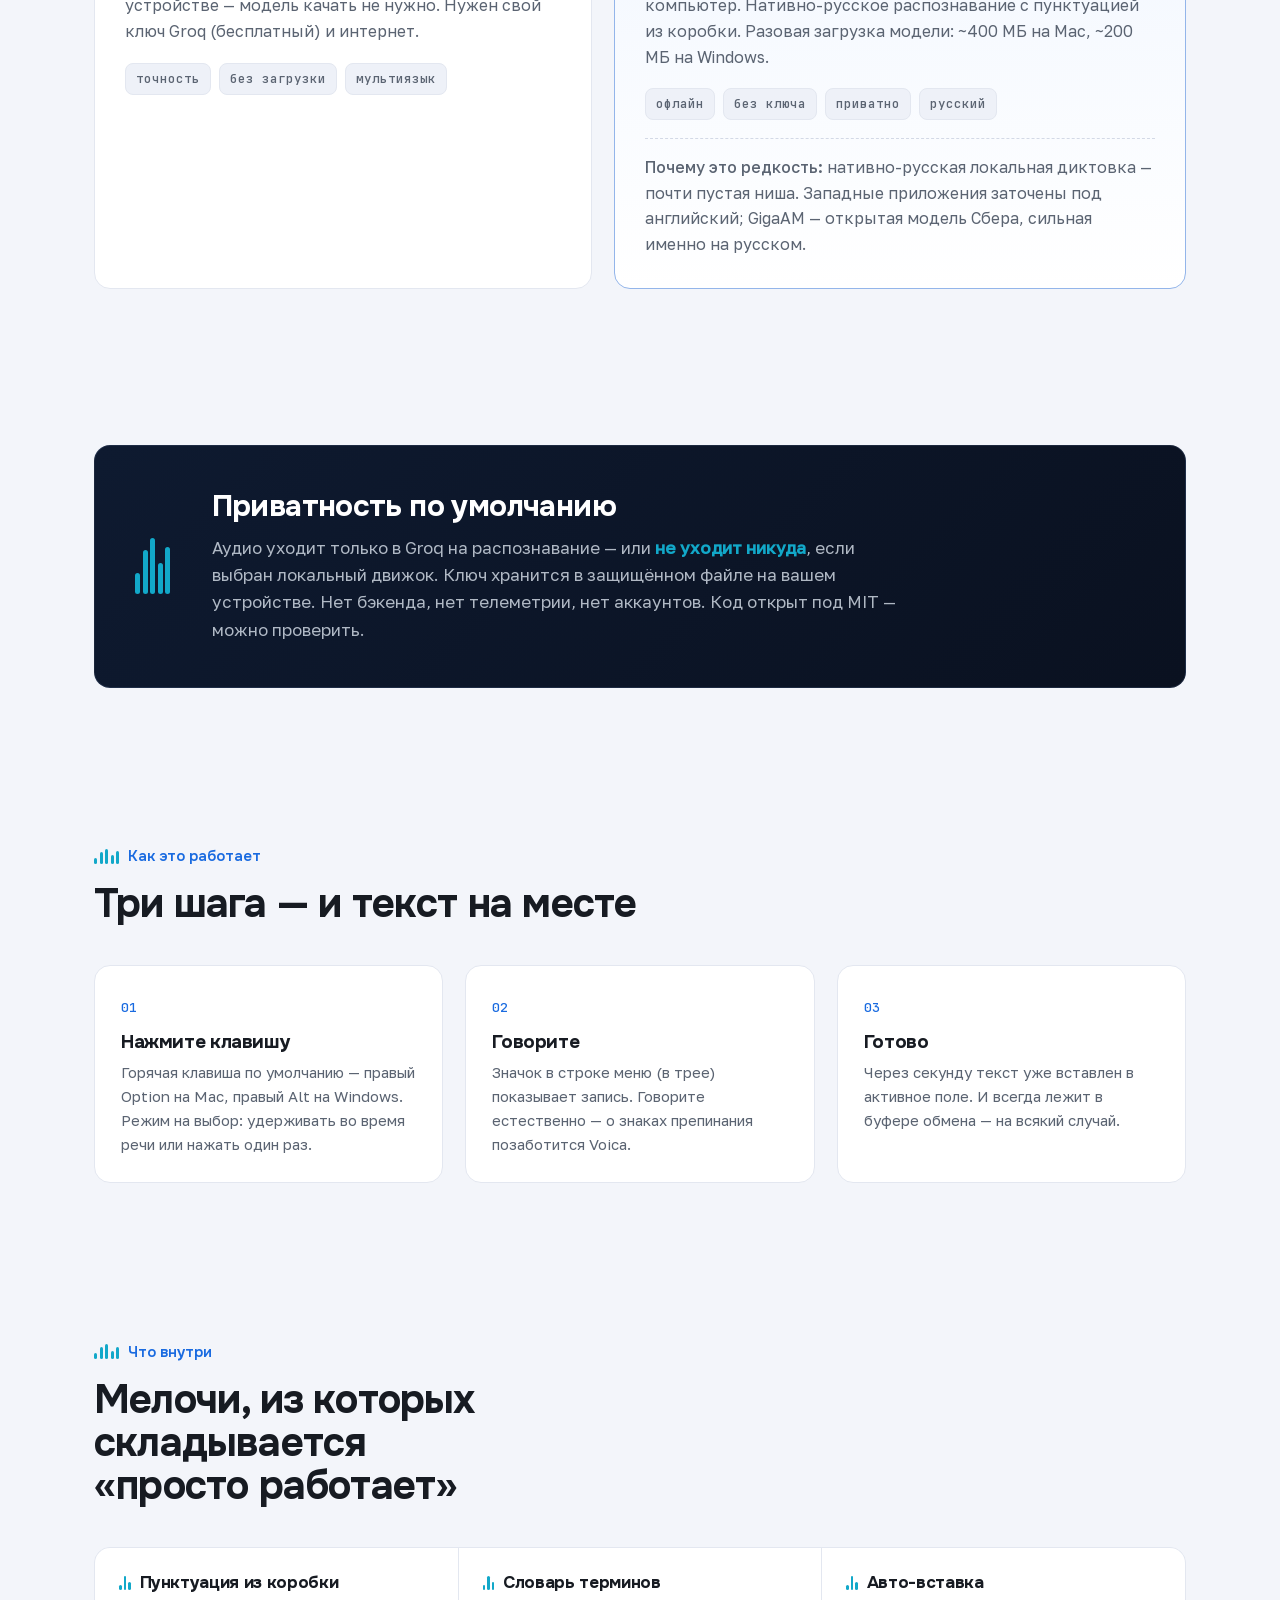
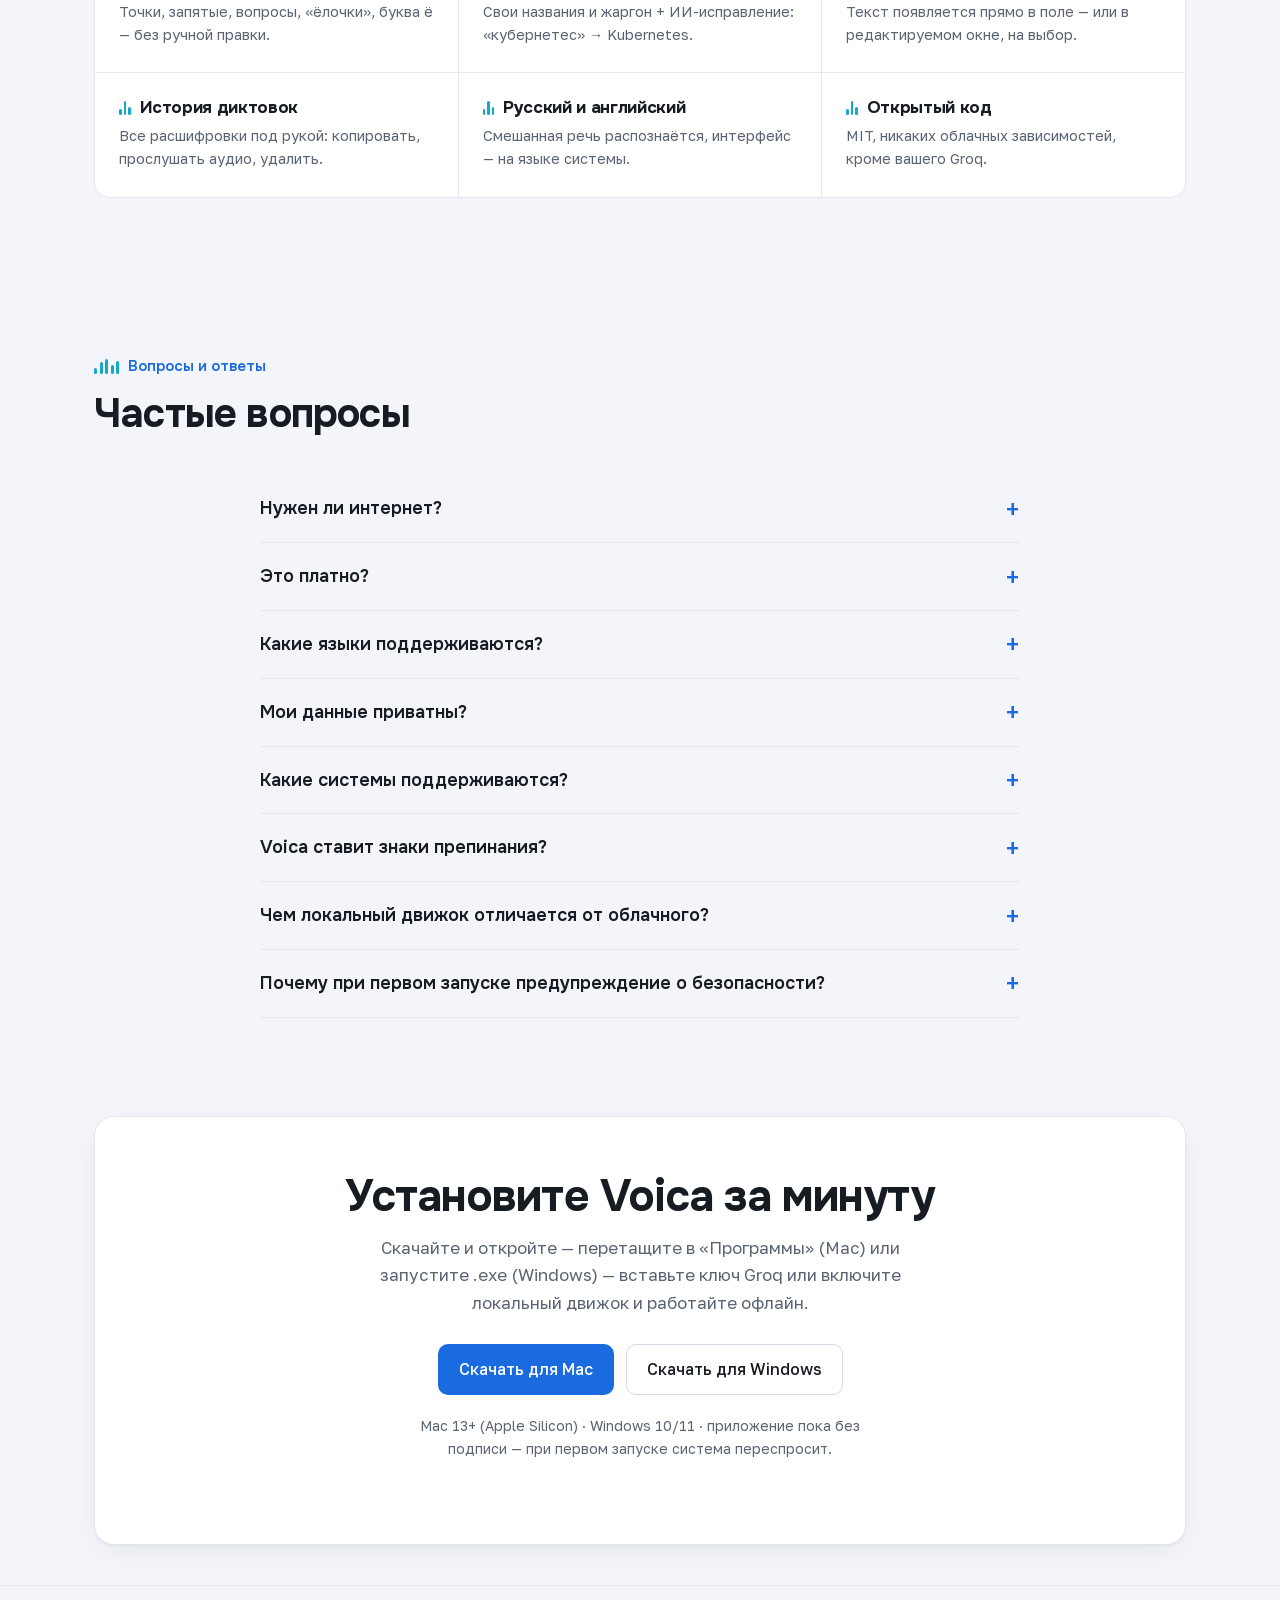
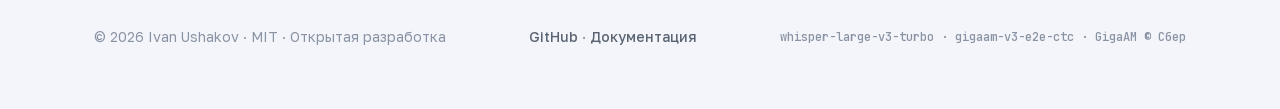
==== commit e293b847: "Мобильная шапка: убрать переполнение + внешние ссылки в новом табе - GitHub теперь hide-sm (в шапке " ====
--- a/index.html
+++ b/index.html
@@ -27,8 +27,8 @@
     <a class="nav-link hide-sm" href="#engines">Движки</a>
     <a class="nav-link hide-sm" href="#privacy">Приватность</a>
     <a class="nav-link hide-sm" href="#faq">Вопросы</a>
-    <a class="nav-link hide-sm" href="https://github.com/Inhum/voica/blob/main/README.ru.md">Документация</a>
-    <a class="nav-link" href="https://github.com/Inhum">GitHub</a>
+    <a class="nav-link hide-sm" target="_blank" rel="noopener" href="https://github.com/Inhum/voica/blob/main/README.ru.md">Документация</a>
+    <a class="nav-link hide-sm" target="_blank" rel="noopener" href="https://github.com/Inhum">GitHub</a>
     <a class="icon-btn" href="en/" hreflang="en">EN</a>
     <button class="icon-btn" id="theme" aria-label="Theme">
       <svg class="theme-sun" viewBox="0 0 24 24" fill="none" stroke="currentColor" stroke-width="2" stroke-linecap="round"><circle cx="12" cy="12" r="4"/><path d="M12 2v2M12 20v2M4.9 4.9l1.4 1.4M17.7 17.7l1.4 1.4M2 12h2M20 12h2M4.9 19.1l1.4-1.4M17.7 6.3l1.4-1.4"/></svg>
@@ -112,14 +112,15 @@
 <section id="download" class="cta"><div class="wrap"><div class="cta-box">
   <h2>Установите Voica за минуту</h2><p>Скачайте и откройте — перетащите в «Программы» (Mac) или запустите .exe (Windows) — вставьте ключ Groq или включите локальный движок и работайте офлайн.</p>
   <div style="display:flex;gap:12px;justify-content:center;flex-wrap:wrap">
-    <a class="btn btn-primary" href="https://github.com/Inhum/voica/releases/latest">Скачать для Mac</a>
-    <a class="btn btn-ghost" href="https://github.com/Inhum/voica-win/releases/latest">Скачать для Windows</a>
+    <a class="btn btn-primary" target="_blank" rel="noopener" href="https://github.com/Inhum/voica/releases/latest">Скачать для Mac</a>
+    <a class="btn btn-ghost" target="_blank" rel="noopener" href="https://github.com/Inhum/voica-win/releases/latest">Скачать для Windows</a>
   </div>
   <p class="hero-note" style="margin-top:20px">Mac 13+ (Apple Silicon) · Windows 10/11 · приложение пока без подписи — при первом запуске система переспросит.</p>
 </div></div></section>
 
 <footer class="foot"><div class="wrap foot-in">
   <div>© 2026 Ivan Ushakov · MIT · Открытая разработка</div>
+  <nav class="foot-nav"><a target="_blank" rel="noopener" href="https://github.com/Inhum">GitHub</a> · <a target="_blank" rel="noopener" href="https://github.com/Inhum/voica/blob/main/README.ru.md">Документация</a></nav>
   <div class="foot-mono">whisper-large-v3-turbo · gigaam-v3-e2e-ctc · GigaAM © Сбер</div>
 </div></footer>
 
--- a/assets/css/site.css
+++ b/assets/css/site.css
@@ -120,8 +120,9 @@
 .foot{border-top:1px solid var(--line);padding:40px 0 60px;color:var(--ink-faint);font-size:14px}
 .foot-in{display:flex;justify-content:space-between;align-items:center;flex-wrap:wrap;gap:16px}
 .foot a{color:var(--ink-soft)}.foot a:hover{color:var(--ink)}
+.foot-nav{font-weight:500}
 .foot-mono{font-family:var(--font-mono);font-size:12px}
 
 :focus-visible{outline:2.5px solid var(--brand);outline-offset:2px;border-radius:4px}
-@media (max-width:900px){.hero-grid,.engines,.steps,.feat{grid-template-columns:1fr}.privacy{grid-template-columns:1fr}section{padding:56px 0}.nav-link.hide-sm{display:none}}
+@media (max-width:900px){.hero-grid,.engines,.steps,.feat{grid-template-columns:1fr}.privacy{grid-template-columns:1fr}section{padding:56px 0}.nav-link.hide-sm{display:none}.nav .btn{padding:10px 16px;font-size:15px}.nav-right{gap:8px}}
 @media (prefers-reduced-motion:reduce){*{animation:none!important;transition:none!important}}
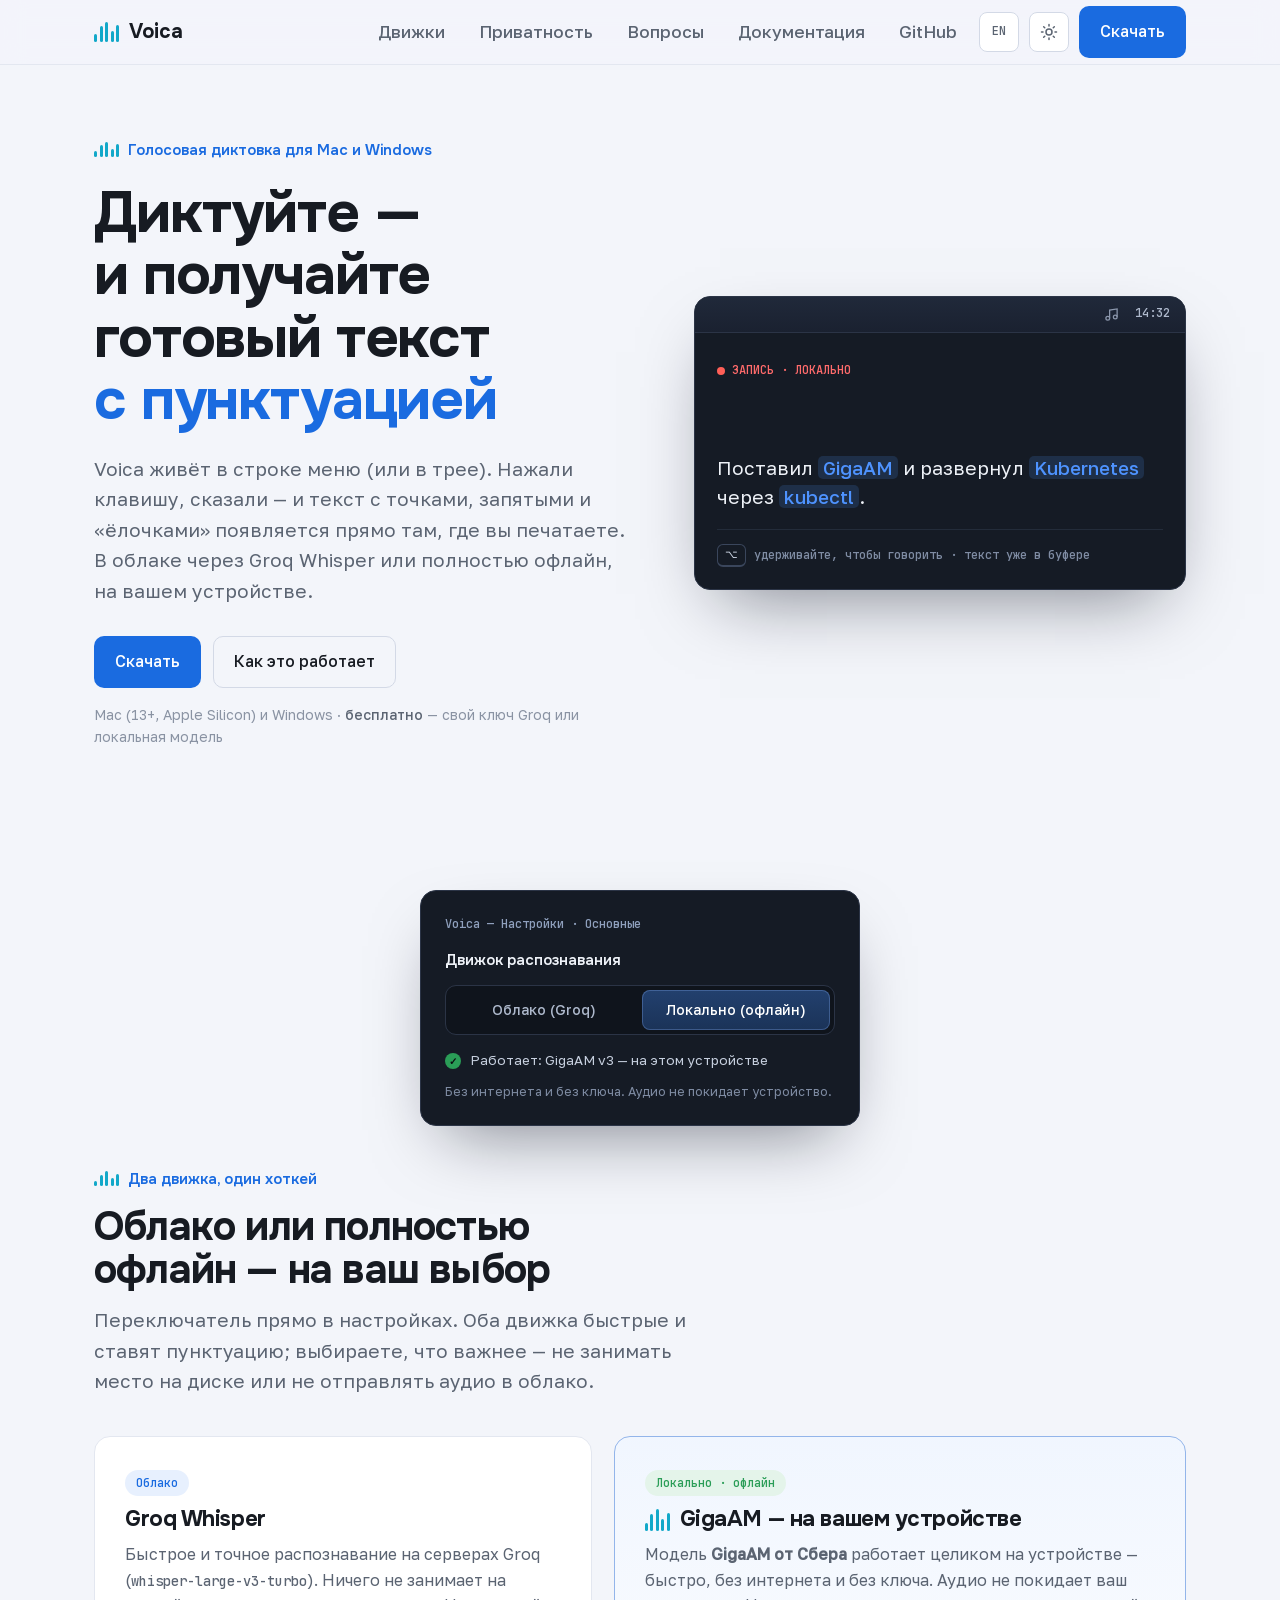
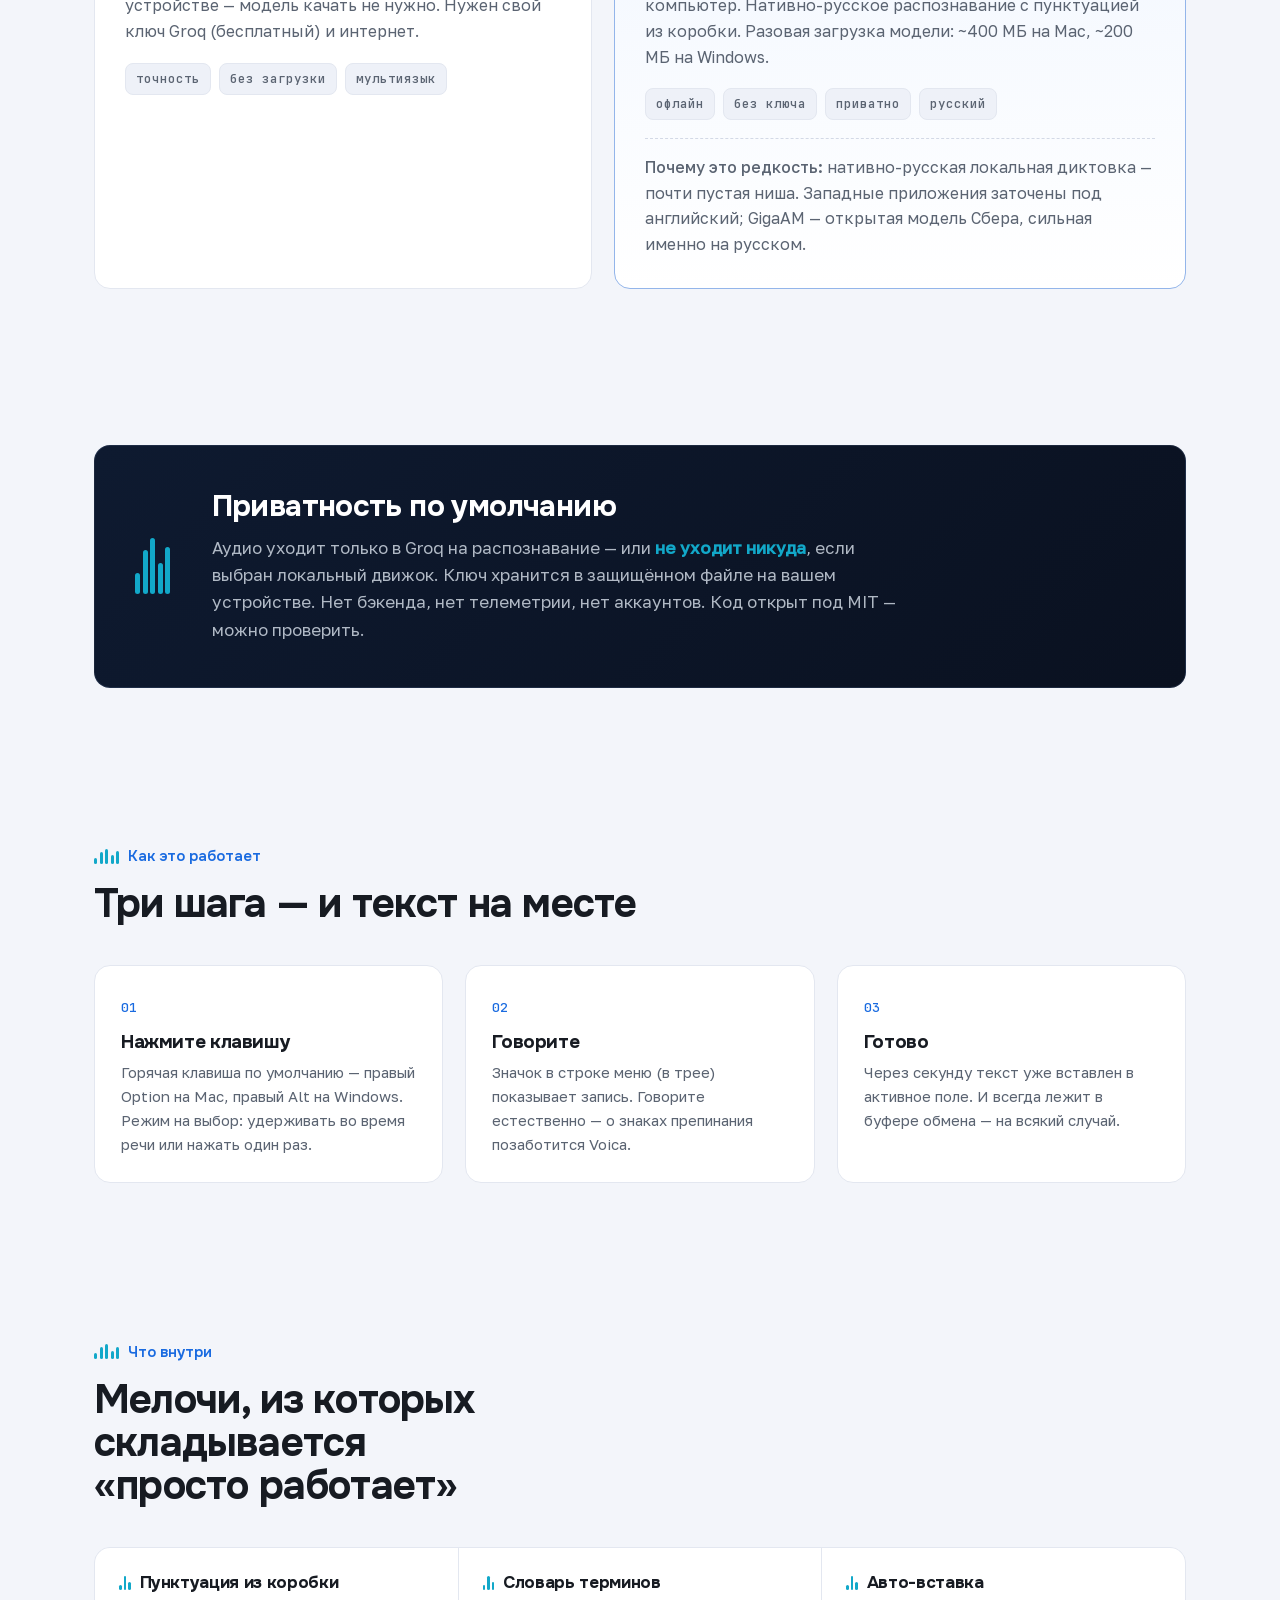
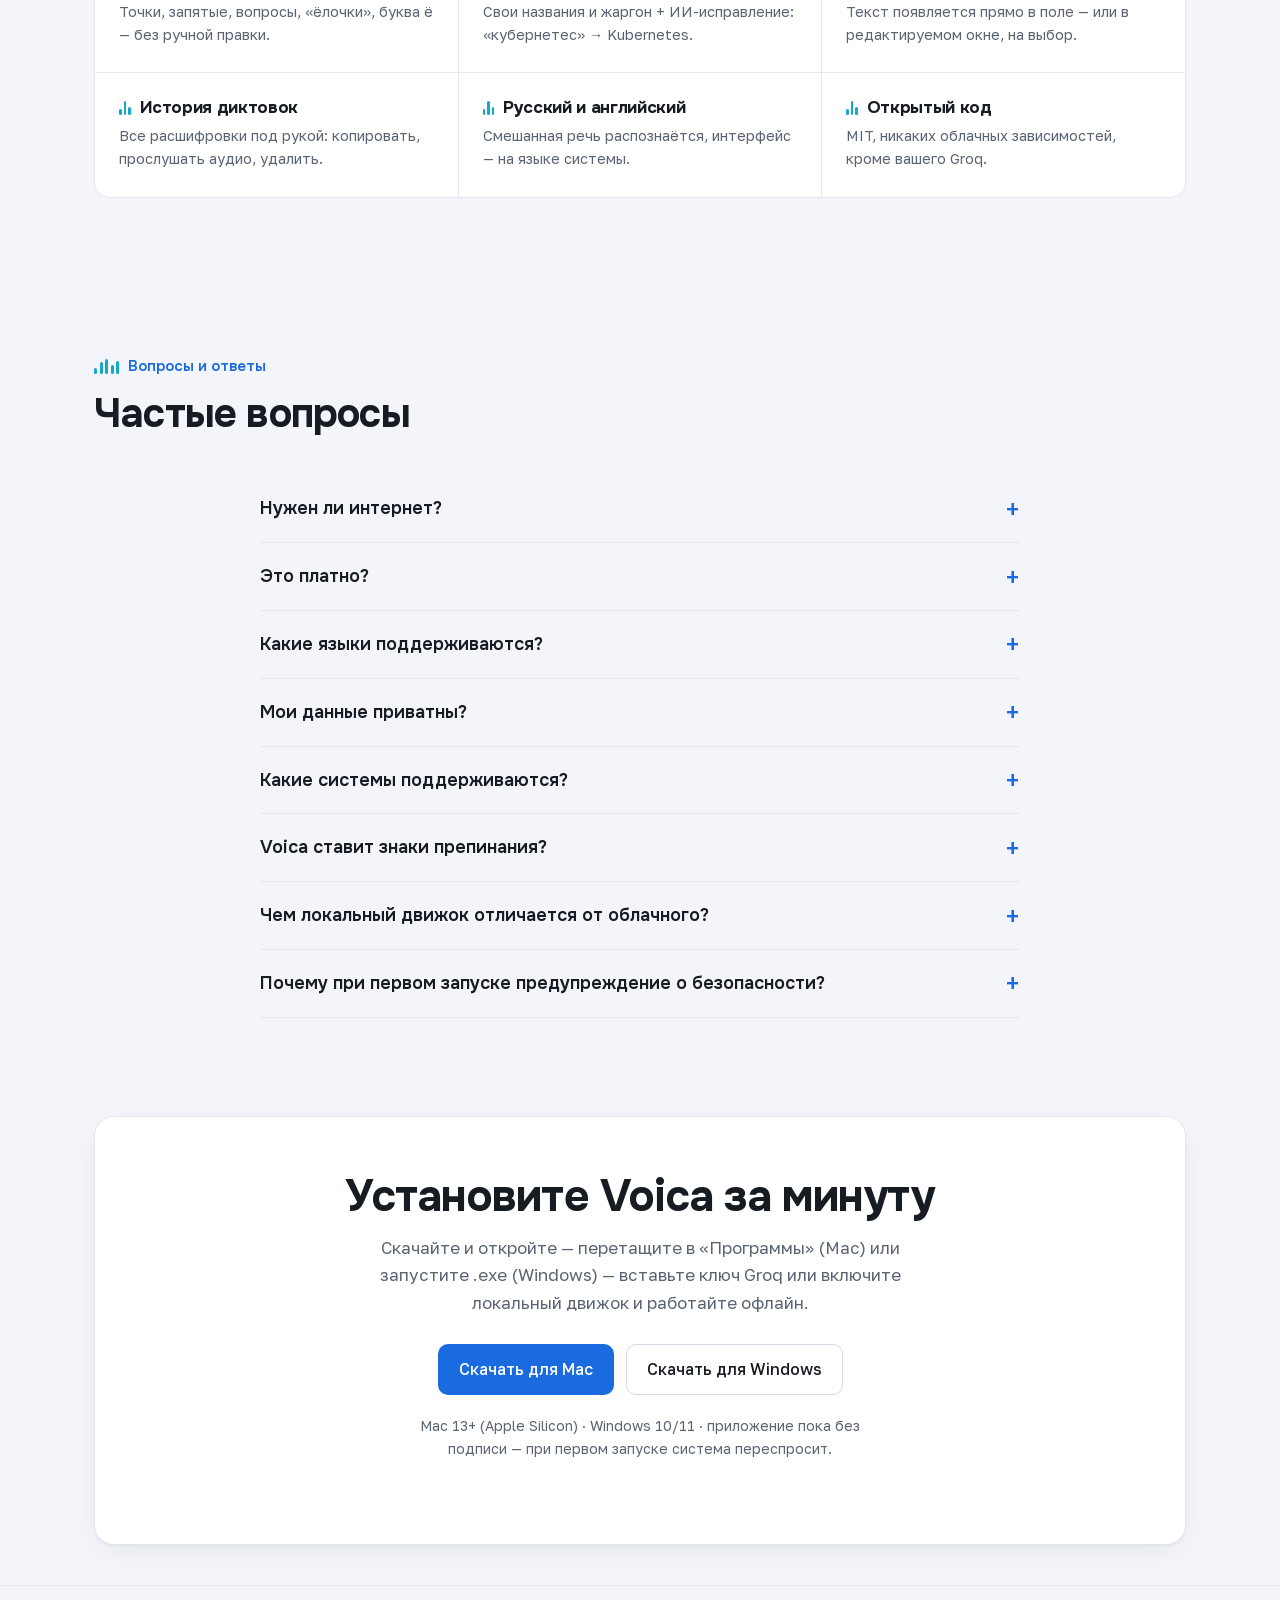
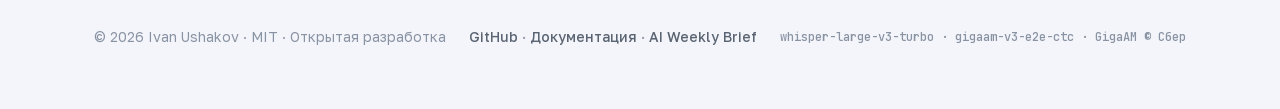
==== commit 2ca23f73: "og: своя английская картинка для /en/ + ссылка на канал в футере - Была одна русская og.png на обе л" ====
--- a/index.html
+++ b/index.html
@@ -120,7 +120,7 @@
 
 <footer class="foot"><div class="wrap foot-in">
   <div>© 2026 Ivan Ushakov · MIT · Открытая разработка</div>
-  <nav class="foot-nav"><a target="_blank" rel="noopener" href="https://github.com/Inhum">GitHub</a> · <a target="_blank" rel="noopener" href="https://github.com/Inhum/voica/blob/main/README.ru.md">Документация</a></nav>
+  <nav class="foot-nav"><a target="_blank" rel="noopener" href="https://github.com/Inhum">GitHub</a> · <a target="_blank" rel="noopener" href="https://github.com/Inhum/voica/blob/main/README.ru.md">Документация</a> · <a target="_blank" rel="noopener" href="https://t.me/ai_weekly_brief">AI Weekly Brief</a></nav>
   <div class="foot-mono">whisper-large-v3-turbo · gigaam-v3-e2e-ctc · GigaAM © Сбер</div>
 </div></footer>
 
--- a/assets/css/site.css
+++ b/assets/css/site.css
@@ -24,7 +24,7 @@
 .nav-in{display:flex;align-items:center;justify-content:space-between;height:64px}
 .brand{display:flex;align-items:center;gap:10px;font-family:var(--font-display);font-weight:700;font-size:20px}
 .brand .wave{height:20px}
-.nav-right{display:flex;align-items:center;gap:6px}
+.nav-right{display:flex;align-items:center;gap:10px}
 .nav-link{font-weight:500;color:var(--ink-soft);padding:8px 12px;border-radius:var(--radius-sm)}.nav-link:hover{color:var(--ink)}
 .icon-btn{display:grid;place-items:center;height:40px;min-width:40px;padding:0 10px;border-radius:var(--radius-sm);border:1px solid var(--line-strong);background:var(--surface);color:var(--ink-soft);cursor:pointer;font-family:var(--font-mono);font-size:12px;font-weight:500;transition:.2s;text-decoration:none}
 .icon-btn:hover{color:var(--ink);border-color:var(--ink-faint)}
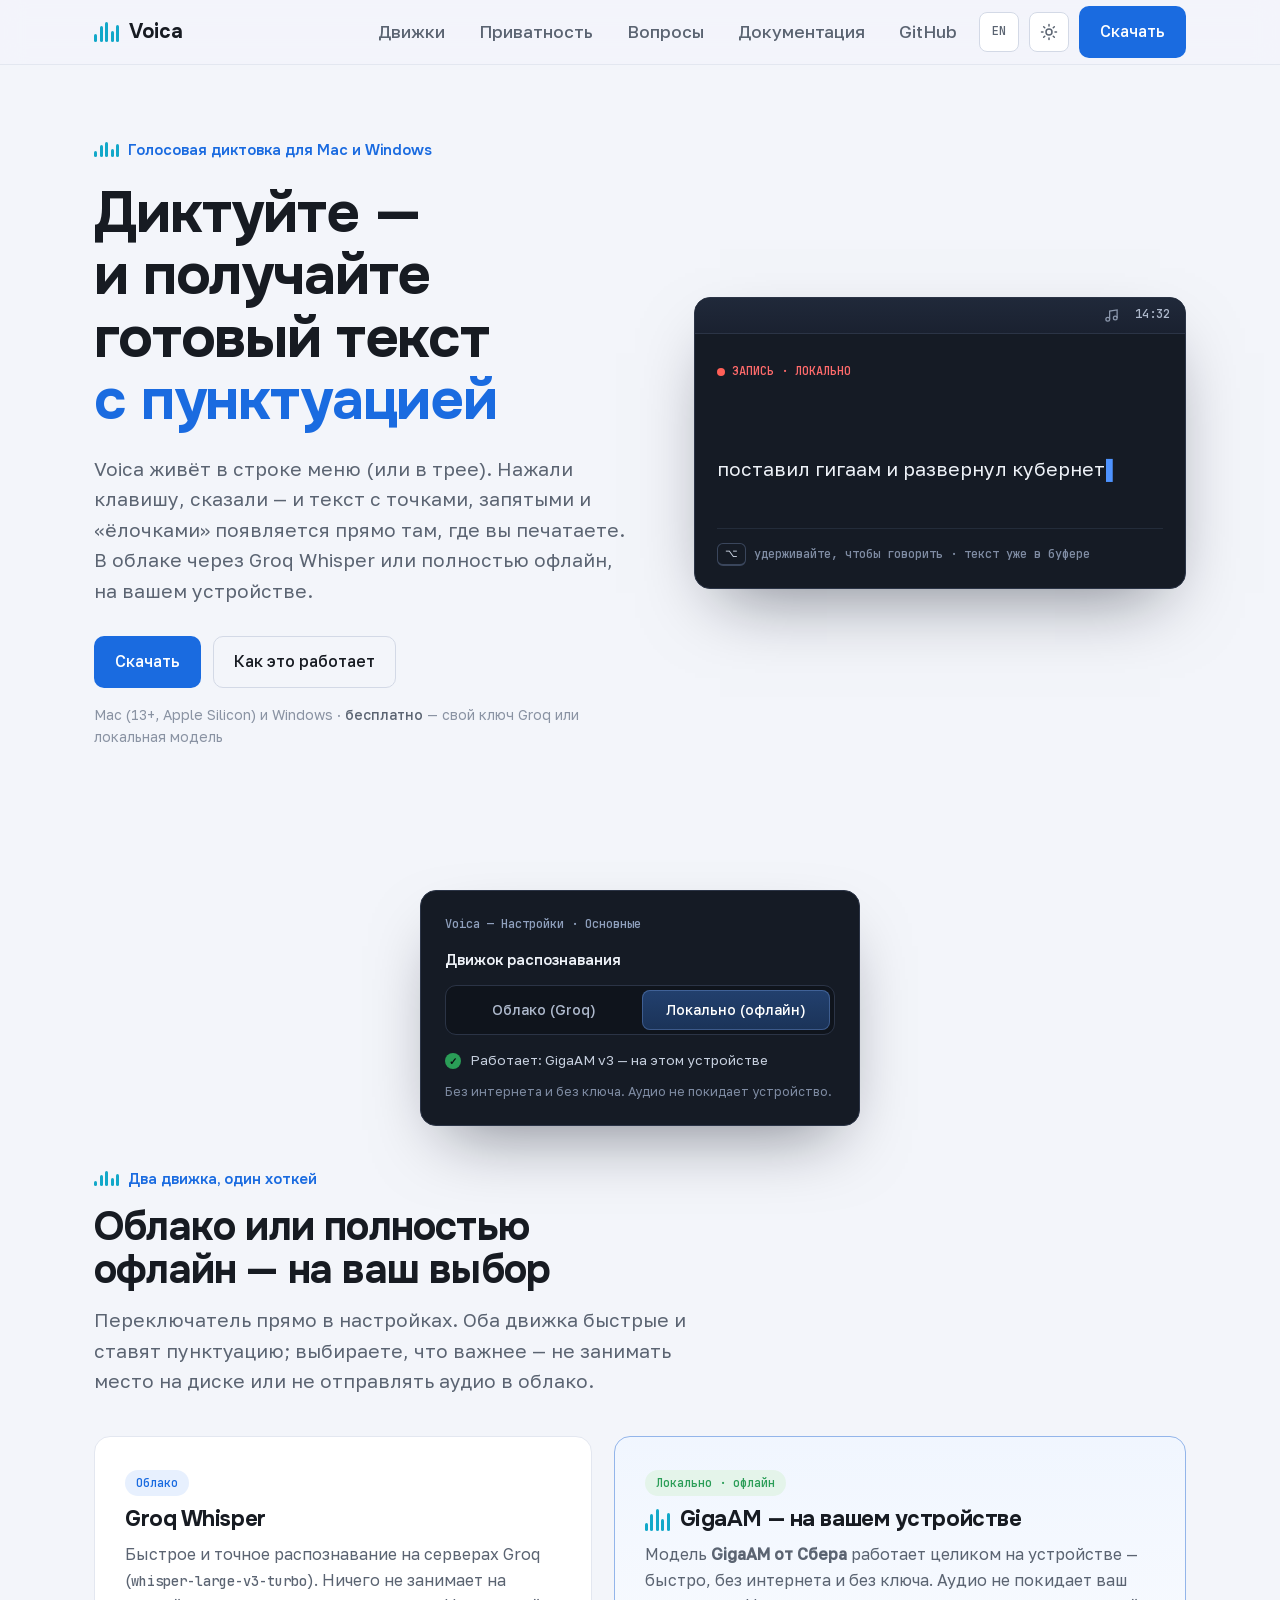
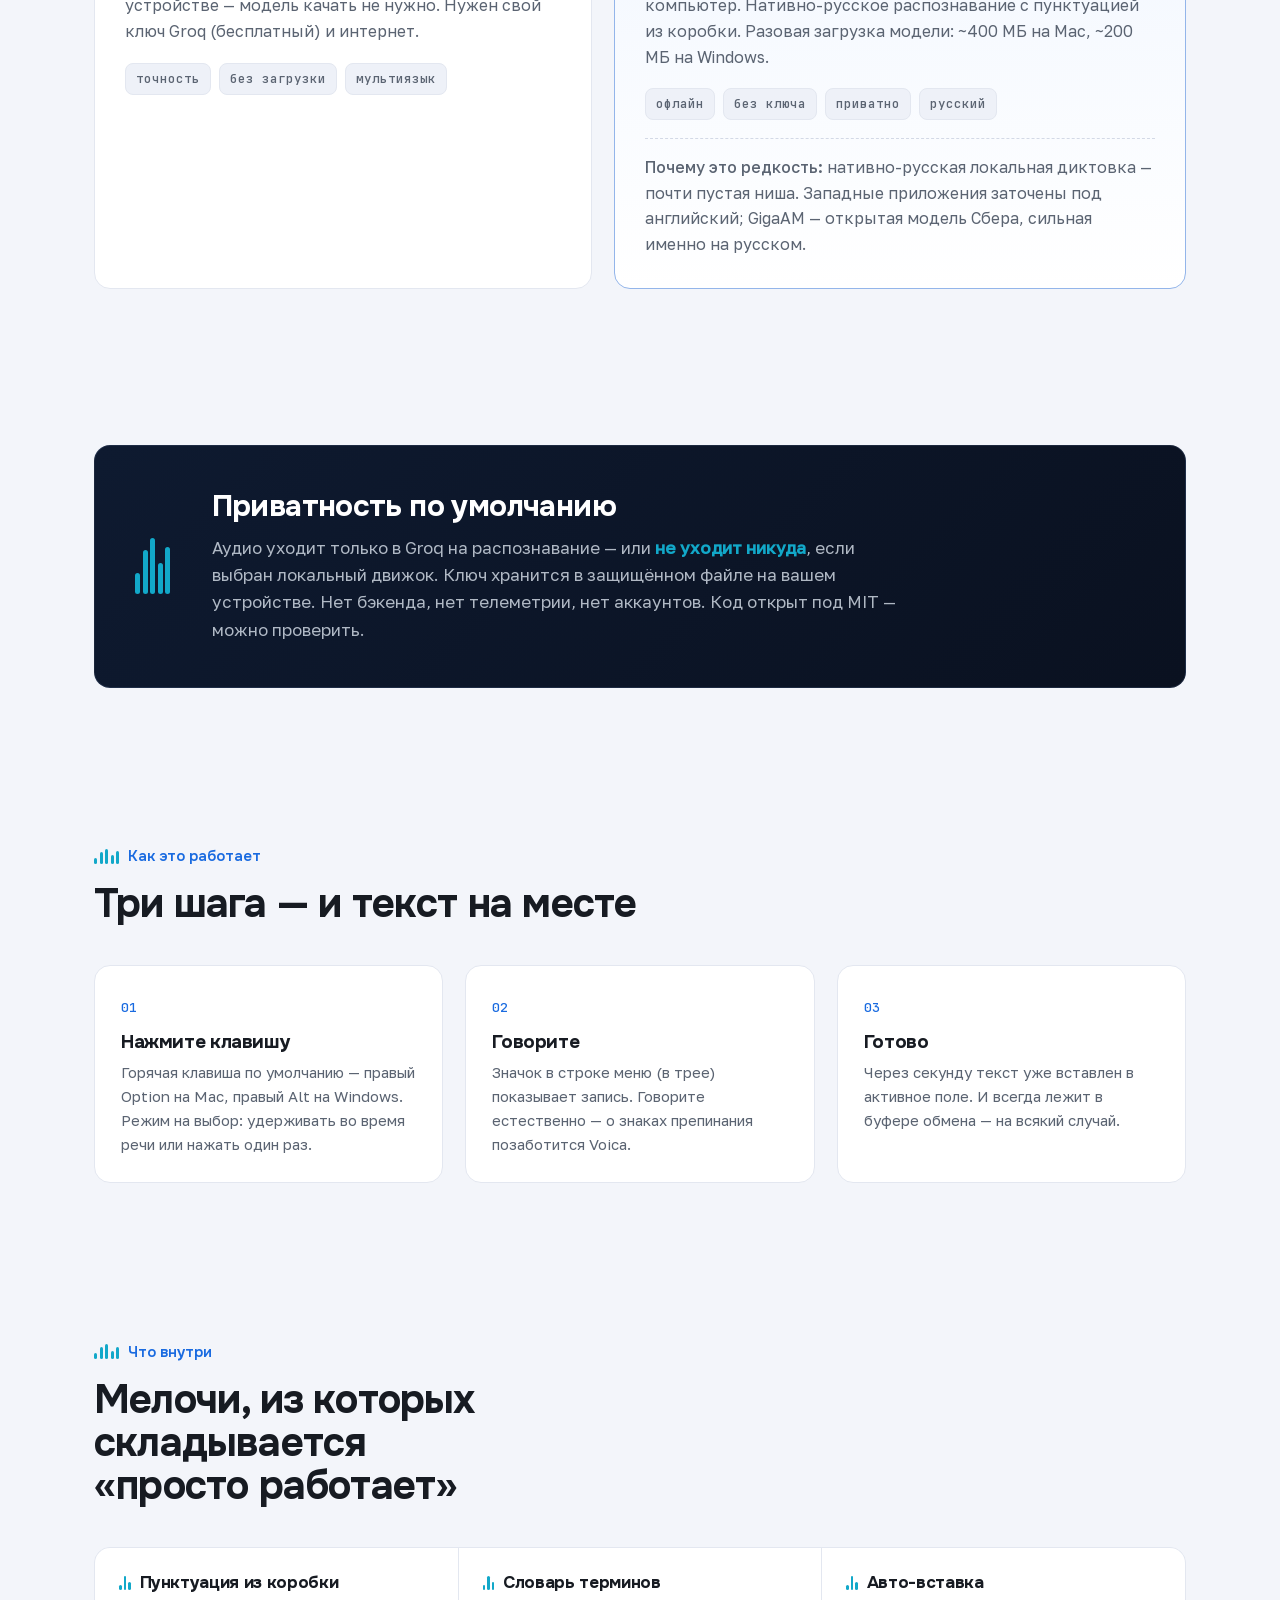
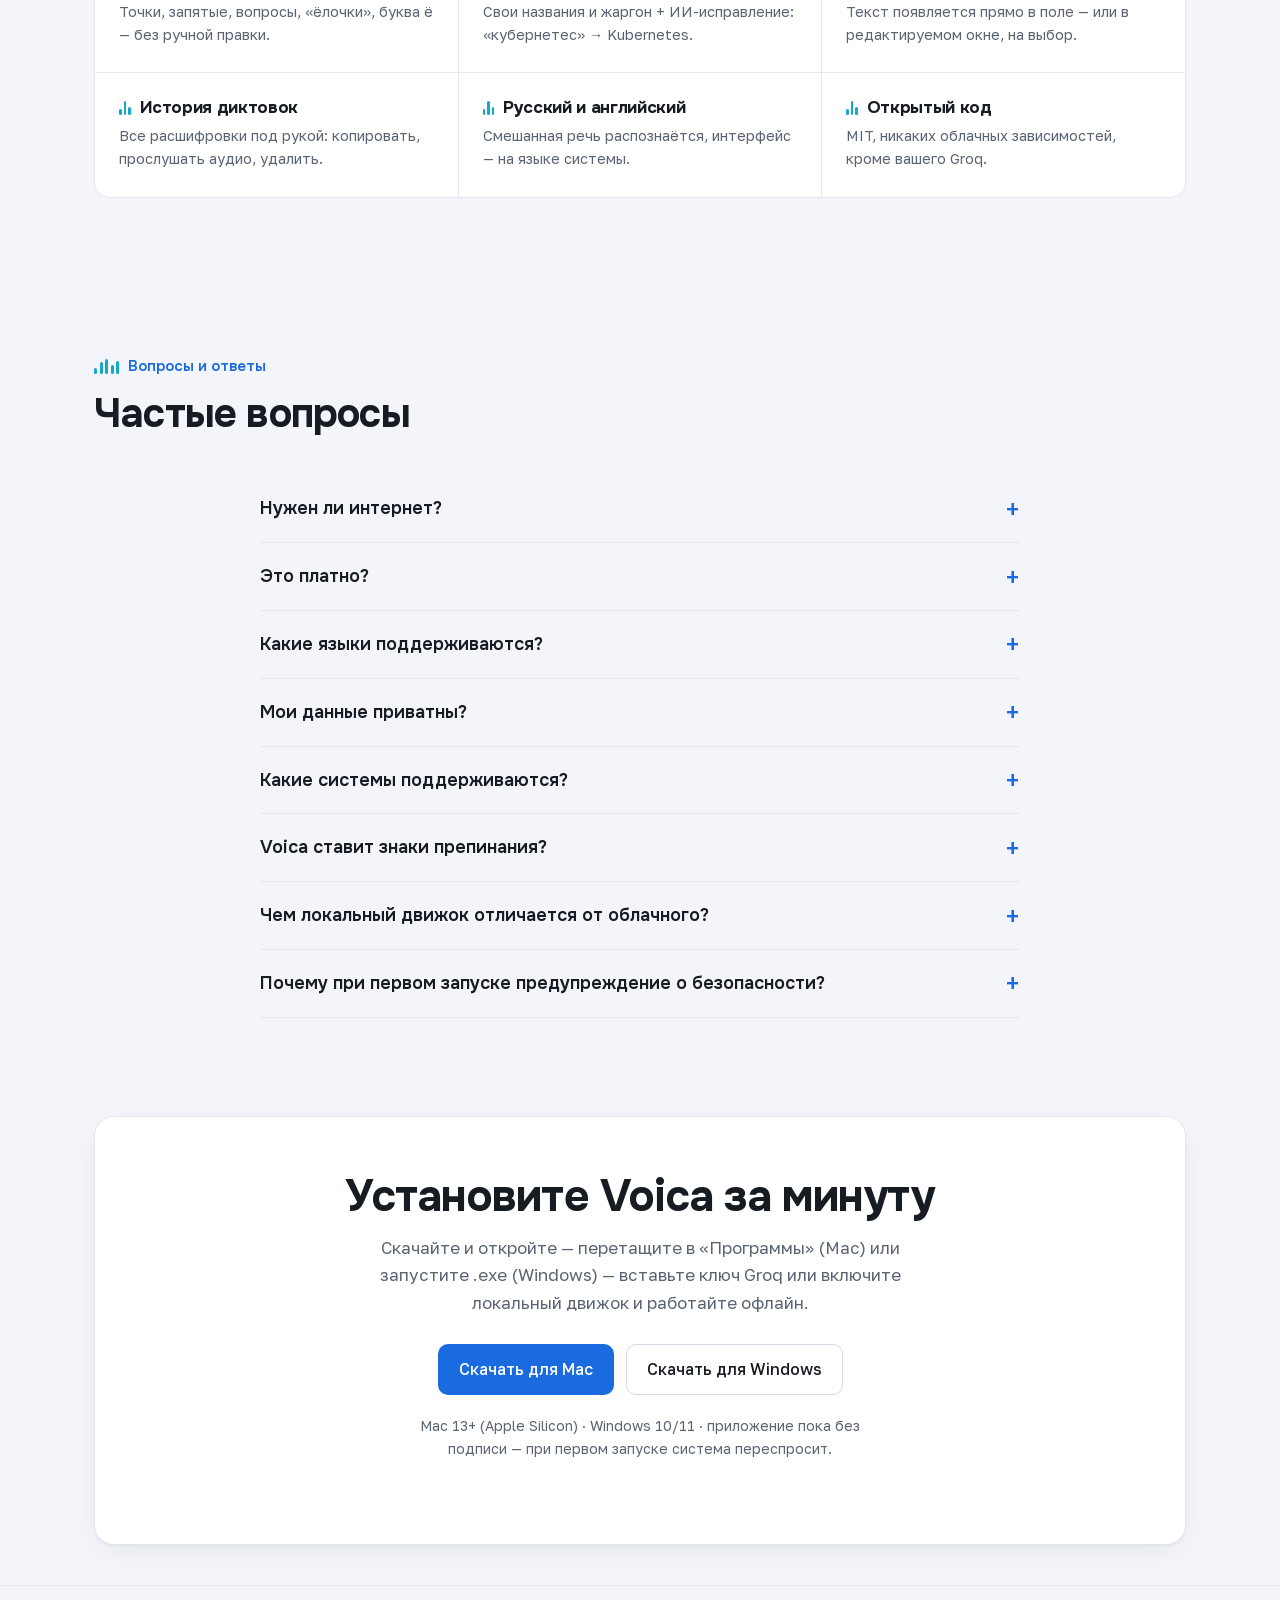
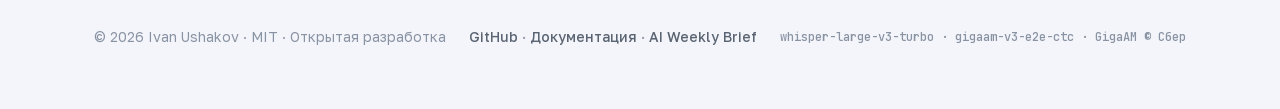
==== commit 24bef4e2: "Герой: анимация диктовки + вписать первый экран в 13" ноутбуки - Мокап героя теперь анимируется (по " ====
--- a/index.html
+++ b/index.html
@@ -56,7 +56,7 @@
     <div class="mock-body">
       <span class="mrec"><b></b>ЗАПИСЬ · ЛОКАЛЬНО</span>
       <div class="mwv"><i style="animation-delay:0.00s"></i><i style="animation-delay:0.08s"></i><i style="animation-delay:0.16s"></i><i style="animation-delay:0.24s"></i><i style="animation-delay:0.32s"></i><i style="animation-delay:0.40s"></i><i style="animation-delay:0.48s"></i><i style="animation-delay:0.56s"></i><i style="animation-delay:0.64s"></i><i style="animation-delay:0.72s"></i><i style="animation-delay:0.80s"></i><i style="animation-delay:0.88s"></i><i style="animation-delay:0.96s"></i><i style="animation-delay:1.04s"></i></div>
-      <div class="mres">Поставил <span class="hl">GigaAM</span> и развернул <span class="hl">Kubernetes</span> через <span class="hl">kubectl</span>.</div>
+      <div class="mres" id="mres">Поставил <span class="hl">GigaAM</span> и развернул <span class="hl">Kubernetes</span> через <span class="hl">kubectl</span>.</div>
       <div class="mhint"><span class="mkbd">⌥</span> удерживайте, чтобы говорить · текст уже в буфере</div>
     </div>
   </div>
@@ -128,6 +128,41 @@
 (function(){var r=document.documentElement;try{var t=localStorage.getItem("voica-theme");if(t)r.setAttribute("data-theme",t);}catch(e){}
 document.getElementById("theme").onclick=function(){var c=r.getAttribute("data-theme")||(matchMedia("(prefers-color-scheme:dark)").matches?"dark":"light");var n=c==="dark"?"light":"dark";r.setAttribute("data-theme",n);try{localStorage.setItem("voica-theme",n);}catch(e){}};})();
 </script>
+<!-- Анимация мокапа: печать «сырого» текста → красное подчёркивание → исправление, циклично.
+     Прогрессивно: без JS / при reduced-motion остаётся server-rendered чистый результат. -->
+<script>
+(function(){
+  var el=document.getElementById("mres");
+  if(!el||matchMedia("(prefers-reduced-motion: reduce)").matches) return;
+  var RAW="\u043f\u043e\u0441\u0442\u0430\u0432\u0438\u043b \u0433\u0438\u0433\u0430\u0430\u043c \u0438 \u0440\u0430\u0437\u0432\u0435\u0440\u043d\u0443\u043b \u043a\u0443\u0431\u0435\u0440\u043d\u0435\u0442\u0438\u0441 \u0447\u0435\u0440\u0435\u0437 \u043a\u0443\u0431\u0435\u043a\u0442\u0435\u043b", MARK="\u043f\u043e\u0441\u0442\u0430\u0432\u0438\u043b <span class=\"raw-term\">\u0433\u0438\u0433\u0430\u0430\u043c</span> \u0438 \u0440\u0430\u0437\u0432\u0435\u0440\u043d\u0443\u043b <span class=\"raw-term\">\u043a\u0443\u0431\u0435\u0440\u043d\u0435\u0442\u0438\u0441</span> \u0447\u0435\u0440\u0435\u0437 <span class=\"raw-term\">\u043a\u0443\u0431\u0435\u043a\u0442\u0435\u043b</span>", FINAL="\u041f\u043e\u0441\u0442\u0430\u0432\u0438\u043b <span class=\"hl\">GigaAM</span> \u0438 \u0440\u0430\u0437\u0432\u0435\u0440\u043d\u0443\u043b <span class=\"hl\">Kubernetes</span> \u0447\u0435\u0440\u0435\u0437 <span class=\"hl\">kubectl</span>.";
+  var wait=function(ms){return new Promise(function(r){setTimeout(r,ms);});};
+  function type(){
+    el.textContent=""; el.classList.add("typing"); var i=0;
+    return new Promise(function(res){
+      (function step(){
+        if(i>=RAW.length){el.classList.remove("typing"); res(); return;}
+        el.textContent=RAW.slice(0,++i); setTimeout(step,55);
+      })();
+    });
+  }
+  (async function loop(){
+    while(true){
+      el.classList.remove("fade");
+      await type();                 // 1) печатается «сырой» текст
+      await wait(320);
+      el.innerHTML=MARK;            // 2) неуверенные термины — красным
+      await wait(700);
+      el.innerHTML=FINAL;           // 3) исправление: синие термины + пунктуация
+      el.querySelectorAll(".hl").forEach(function(s){s.classList.add("just");});
+      await wait(560);
+      el.querySelectorAll(".hl").forEach(function(s){s.classList.remove("just");});
+      await wait(2600);             // держим чистый результат
+      el.classList.add("fade");     // 4) плавно гаснет и цикл повторяется
+      await wait(380);
+    }
+  })();
+})();
+</script>
 <!-- GoatCounter — cookieless-аналитика, без кук и баннера согласия -->
 <script data-goatcounter="https://voica.goatcounter.com/count"
         async src="//gc.zgo.at/count.js"></script>
--- a/assets/css/site.css
+++ b/assets/css/site.css
@@ -45,15 +45,21 @@
 .mock-bar{height:36px;background:linear-gradient(#20293a,#1a2130);display:flex;align-items:center;justify-content:flex-end;gap:16px;padding:0 15px;border-bottom:1px solid #2b3446;color:#8b97ac}
 .mock-bar svg{width:15px;height:15px}
 .mlive{display:inline-flex;align-items:flex-end;gap:2.6px;height:15px}
-.mlive i{width:2.6px;border-radius:2px;background:#4E93FF;animation:vu 1s infinite}
+.mlive i{width:2.6px;border-radius:2px;background:#4E93FF;animation:vu 1.4s infinite}
 .mclock{font-family:var(--font-mono);font-size:12px;color:#aeb9cc}
 .mock-body{padding:22px}
 .mrec{display:inline-flex;align-items:center;gap:7px;font-family:var(--font-mono);font-size:12px;color:#ff6b6b;margin-bottom:16px}
 .mrec b{width:8px;height:8px;border-radius:50%;background:#ff5f57;animation:blink 1.1s infinite}
 .mwv{display:flex;align-items:flex-end;gap:4px;height:40px;margin-bottom:18px}
-.mwv i{flex:1;border-radius:3px;background:linear-gradient(#4E93FF,#45CEEB);animation:vu 1.1s infinite}
-.mres{font-size:19px;line-height:1.5;color:#eef2f8}
+.mwv i{flex:1;border-radius:3px;background:linear-gradient(#4E93FF,#45CEEB);animation:vu 1.5s infinite}
+.mres{font-size:19px;line-height:1.5;color:#eef2f8;min-height:2.9em}
 .mres .hl{color:#4E93FF;font-weight:500;background:rgba(78,147,255,.16);border-radius:5px;padding:0 5px}
+/* Анимация диктовки: печать «сырого» текста → красное подчёркивание неуверенных терминов → исправление */
+.mres.typing::after{content:"▌";color:#4E93FF;margin-left:1px;animation:blink 1s infinite}
+.mres.fade{opacity:0;transition:opacity .3s var(--ease)}
+.mres .raw-term{text-decoration:underline wavy #ff6b6b;text-decoration-thickness:1.5px;text-underline-offset:4px;color:#eef2f8}
+.mres .hl.just{animation:fixflash .55s ease}
+@keyframes fixflash{0%{background:rgba(255,107,107,.28)}100%{background:rgba(78,147,255,.16)}}
 .mhint{margin-top:18px;padding-top:14px;border-top:1px solid #232c3a;font-family:var(--font-mono);font-size:12px;color:#7f8ca3;display:flex;gap:8px;align-items:center}
 .mkbd{font-family:var(--font-mono);font-size:11px;color:#cdd6e5;border:1px solid #3a465c;border-bottom-width:2px;border-radius:6px;padding:1px 7px}
 @keyframes vu{0%,100%{height:22%}50%{height:100%}}
@@ -125,4 +131,7 @@
 
 :focus-visible{outline:2.5px solid var(--brand);outline-offset:2px;border-radius:4px}
 @media (max-width:900px){.hero-grid,.engines,.steps,.feat{grid-template-columns:1fr}.privacy{grid-template-columns:1fr}section{padding:56px 0}.nav-link.hide-sm{display:none}.nav .btn{padding:10px 16px;font-size:15px}.nav-right{gap:8px}}
+/* Короткие экраны (13" ноутбуки, особенно в Chrome с вкладками+закладками): сжимаем герой,
+   чтобы первый экран влезал целиком. На больших мониторах остаётся воздушный вариант выше. */
+@media (min-width:901px) and (max-height:860px){.hero{padding:44px 0 40px}.hero h1{font-size:clamp(34px,4.4vw,48px);margin:4px 0 16px}.lede{font-size:17px}.hero-cta{margin:22px 0 12px}.eyebrow{margin-bottom:10px}}
 @media (prefers-reduced-motion:reduce){*{animation:none!important;transition:none!important}}
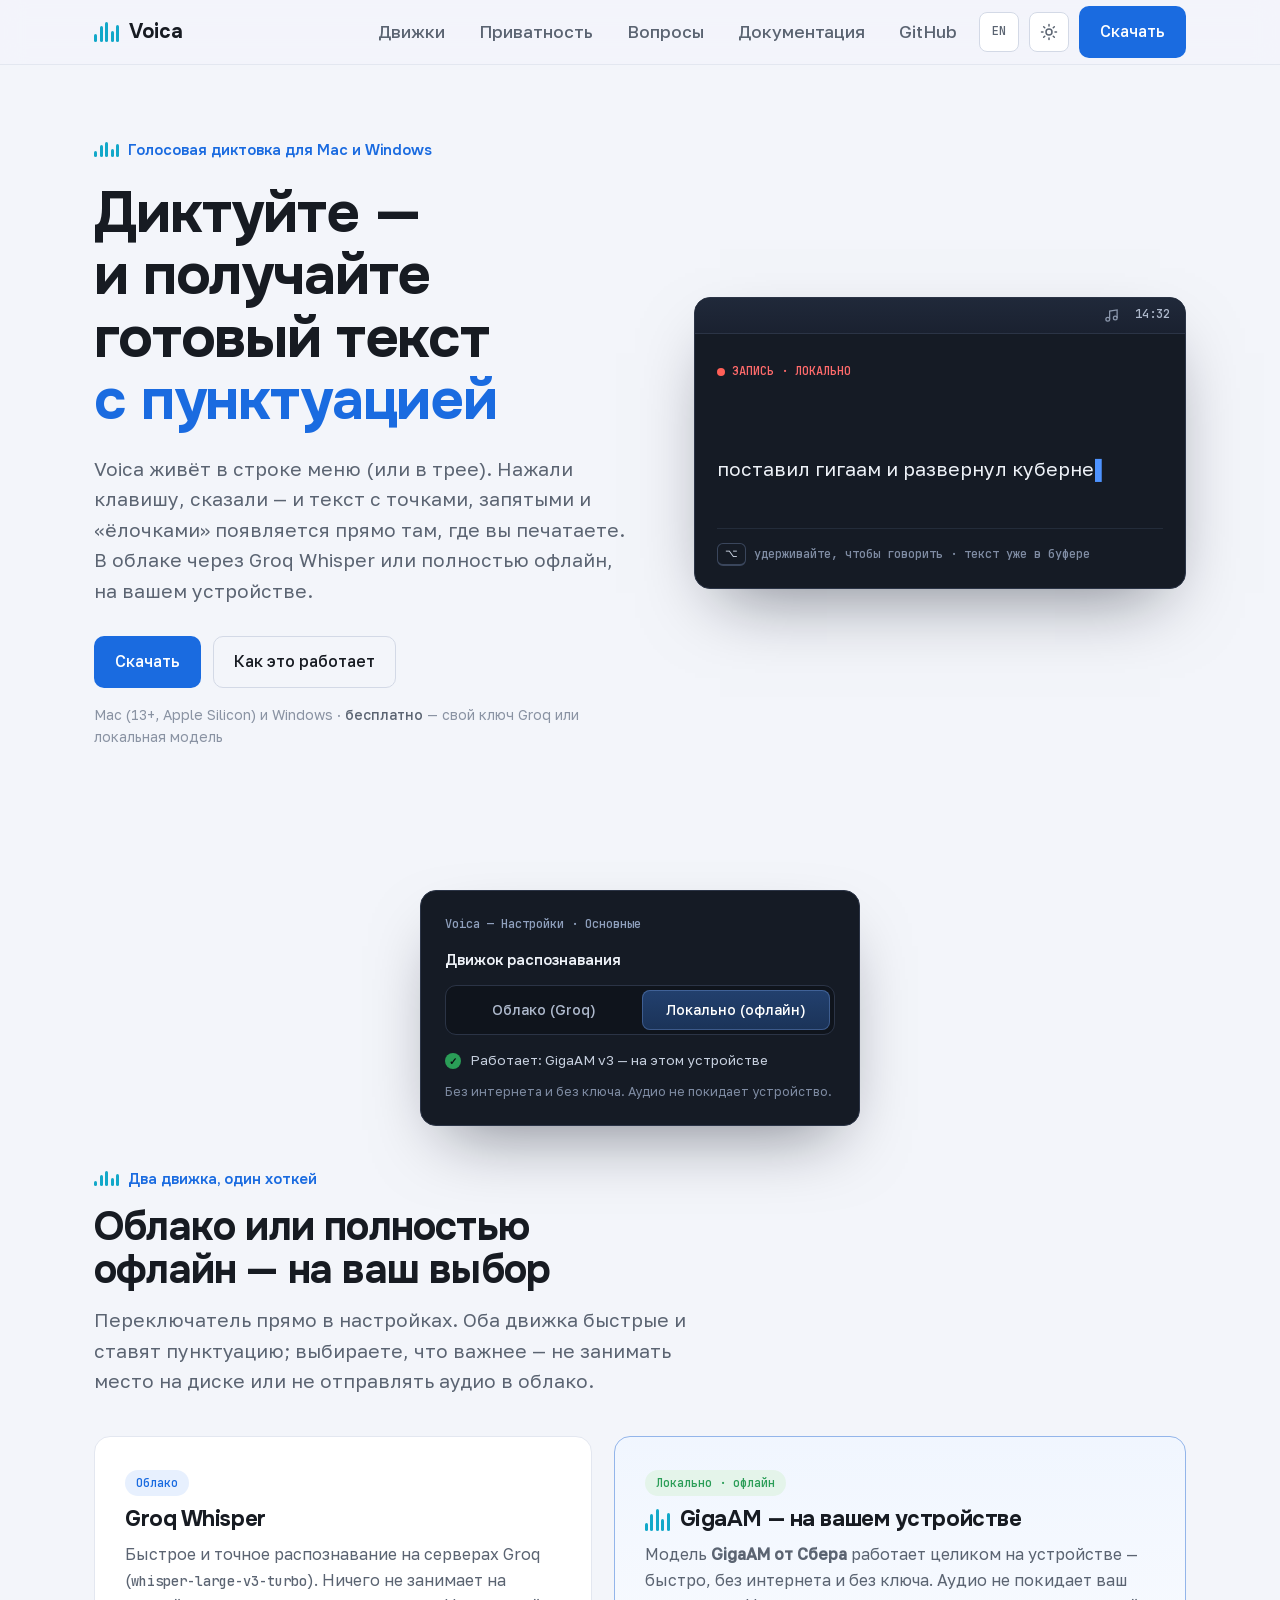
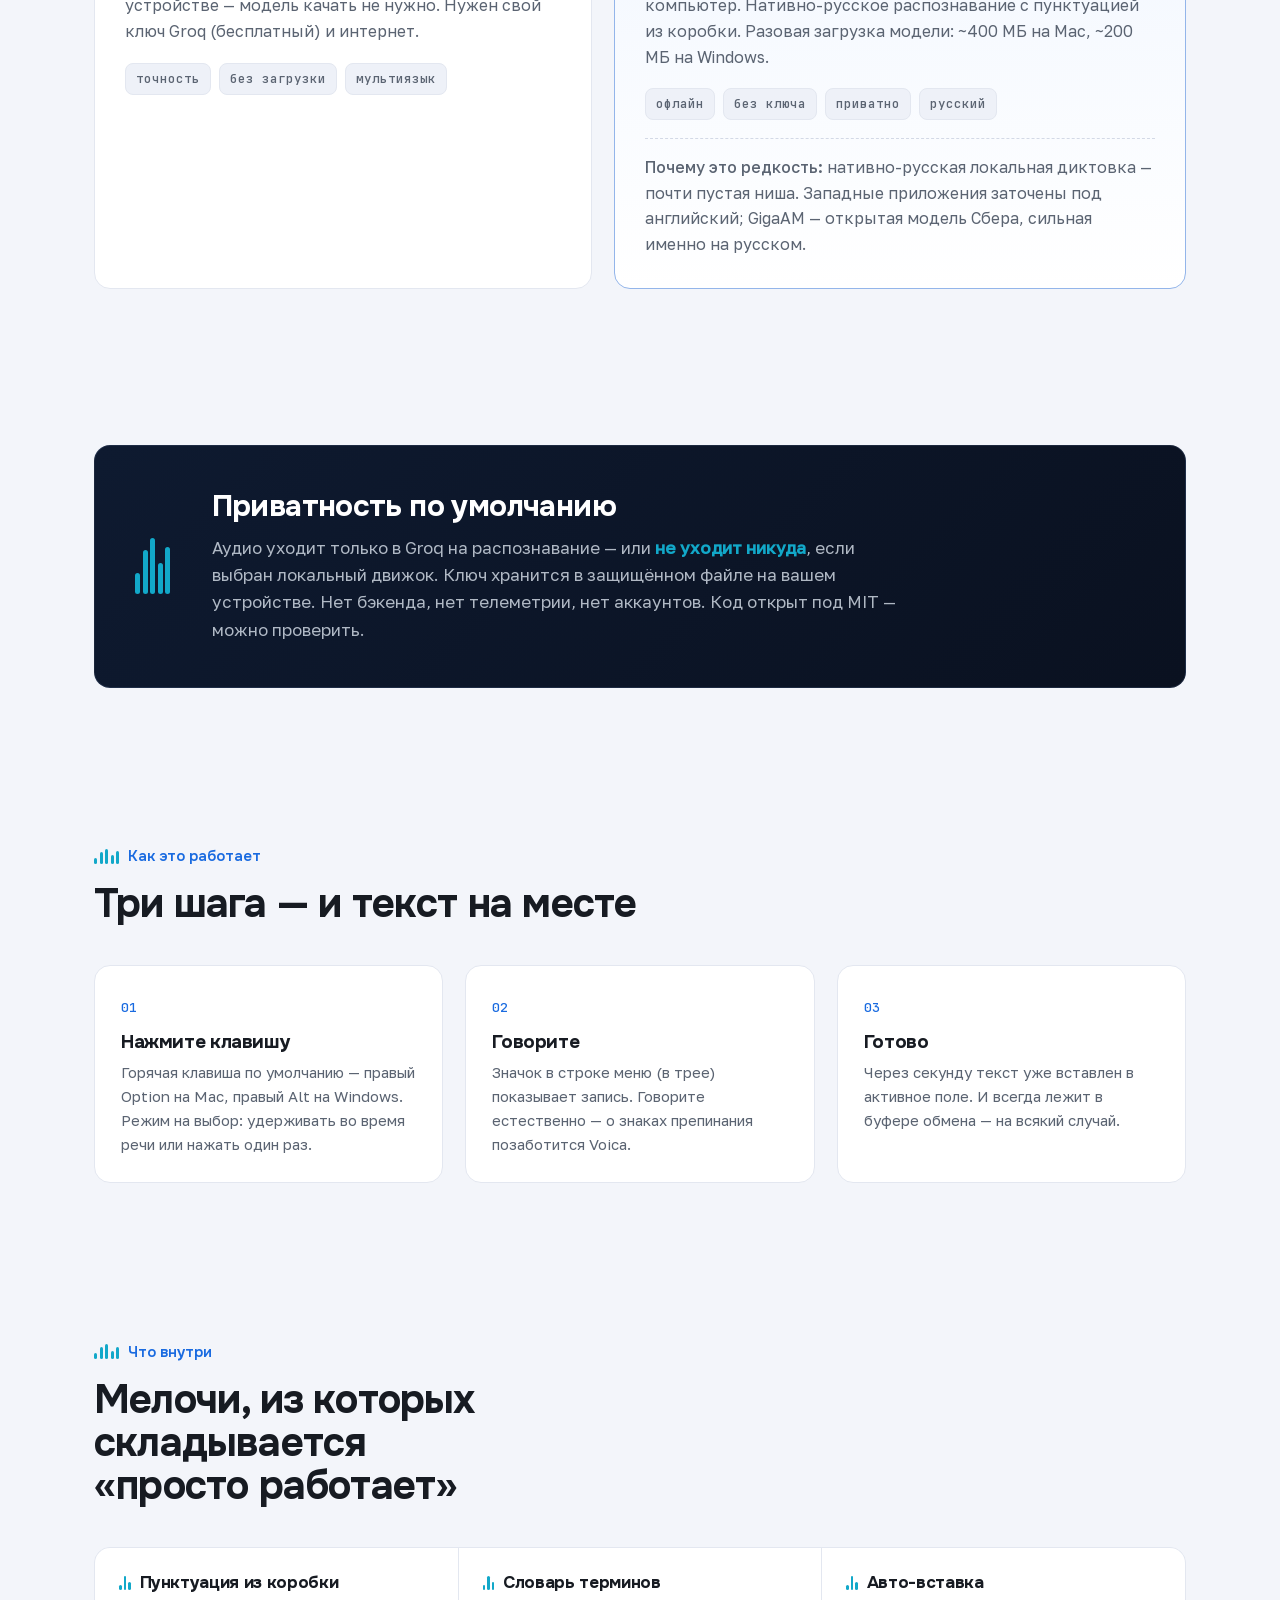
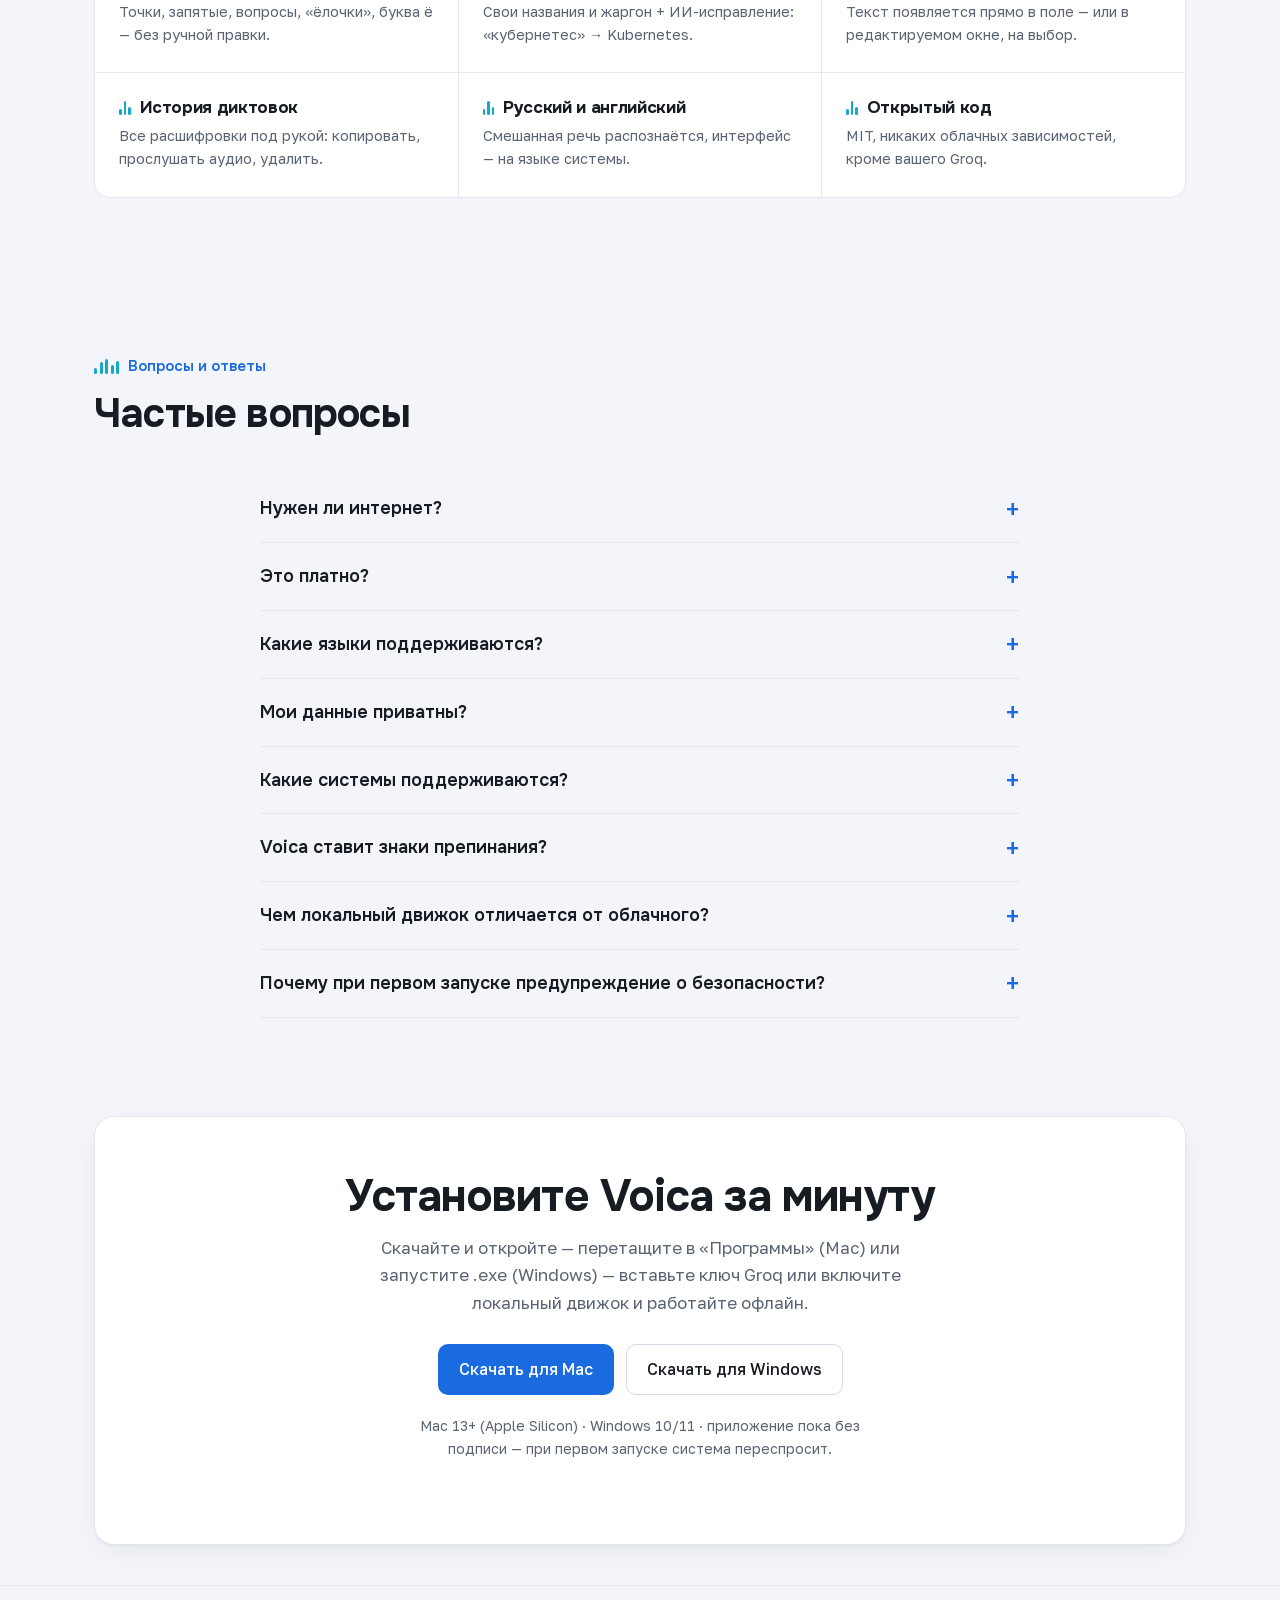
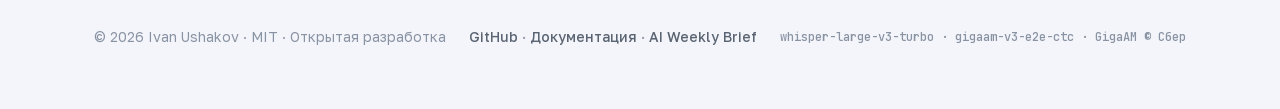
==== commit af4f3396: "a11y: убрать прыжок заголовков h1→h4 в мокапе настроек Подпись «Движок распознавания» в декоративной" ====
--- a/index.html
+++ b/index.html
@@ -65,7 +65,7 @@
 <section id="engines"><div class="wrap">
   <div class="eng-visual"><div class="epanel" aria-hidden="true">
     <div class="cap">Voica — Настройки · Основные</div>
-    <h4>Движок распознавания</h4>
+    <div class="eh4">Движок распознавания</div>
     <div class="seg"><div>Облако (Groq)</div><div class="on">Локально (офлайн)</div></div>
     <div class="estatus"><span class="dot-ok">✓</span> <span>Работает: GigaAM v3 — на этом устройстве</span></div>
     <p class="esub">Без интернета и без ключа. Аудио не покидает устройство.</p>
--- a/assets/css/site.css
+++ b/assets/css/site.css
@@ -72,7 +72,7 @@
 .eng-visual{max-width:440px;margin:0 auto 40px}
 .epanel{background:#151b25;border:1px solid #2b3446;border-radius:var(--radius-card);box-shadow:0 30px 70px -26px rgba(6,12,26,.5);padding:24px}
 .epanel .cap{font-family:var(--font-mono);font-size:12px;color:#8fa0bd;margin-bottom:13px}
-.epanel h4{font-family:var(--font-display);font-weight:600;font-size:15px;color:#eef2f8;margin:0 0 13px}
+.epanel .eh4{font-family:var(--font-display);font-weight:600;font-size:15px;color:#eef2f8;margin:0 0 13px}
 .seg{display:flex;background:#0f141c;border:1px solid #2b3446;border-radius:11px;padding:4px;gap:4px;margin-bottom:15px}
 .seg div{flex:1;text-align:center;font-weight:500;font-size:14px;padding:9px 0;border-radius:8px;color:#aeb9cc}
 .seg div.on{background:linear-gradient(180deg,#22406e,#1b3358);color:#fff;box-shadow:inset 0 0 0 1px rgba(120,160,230,.35)}
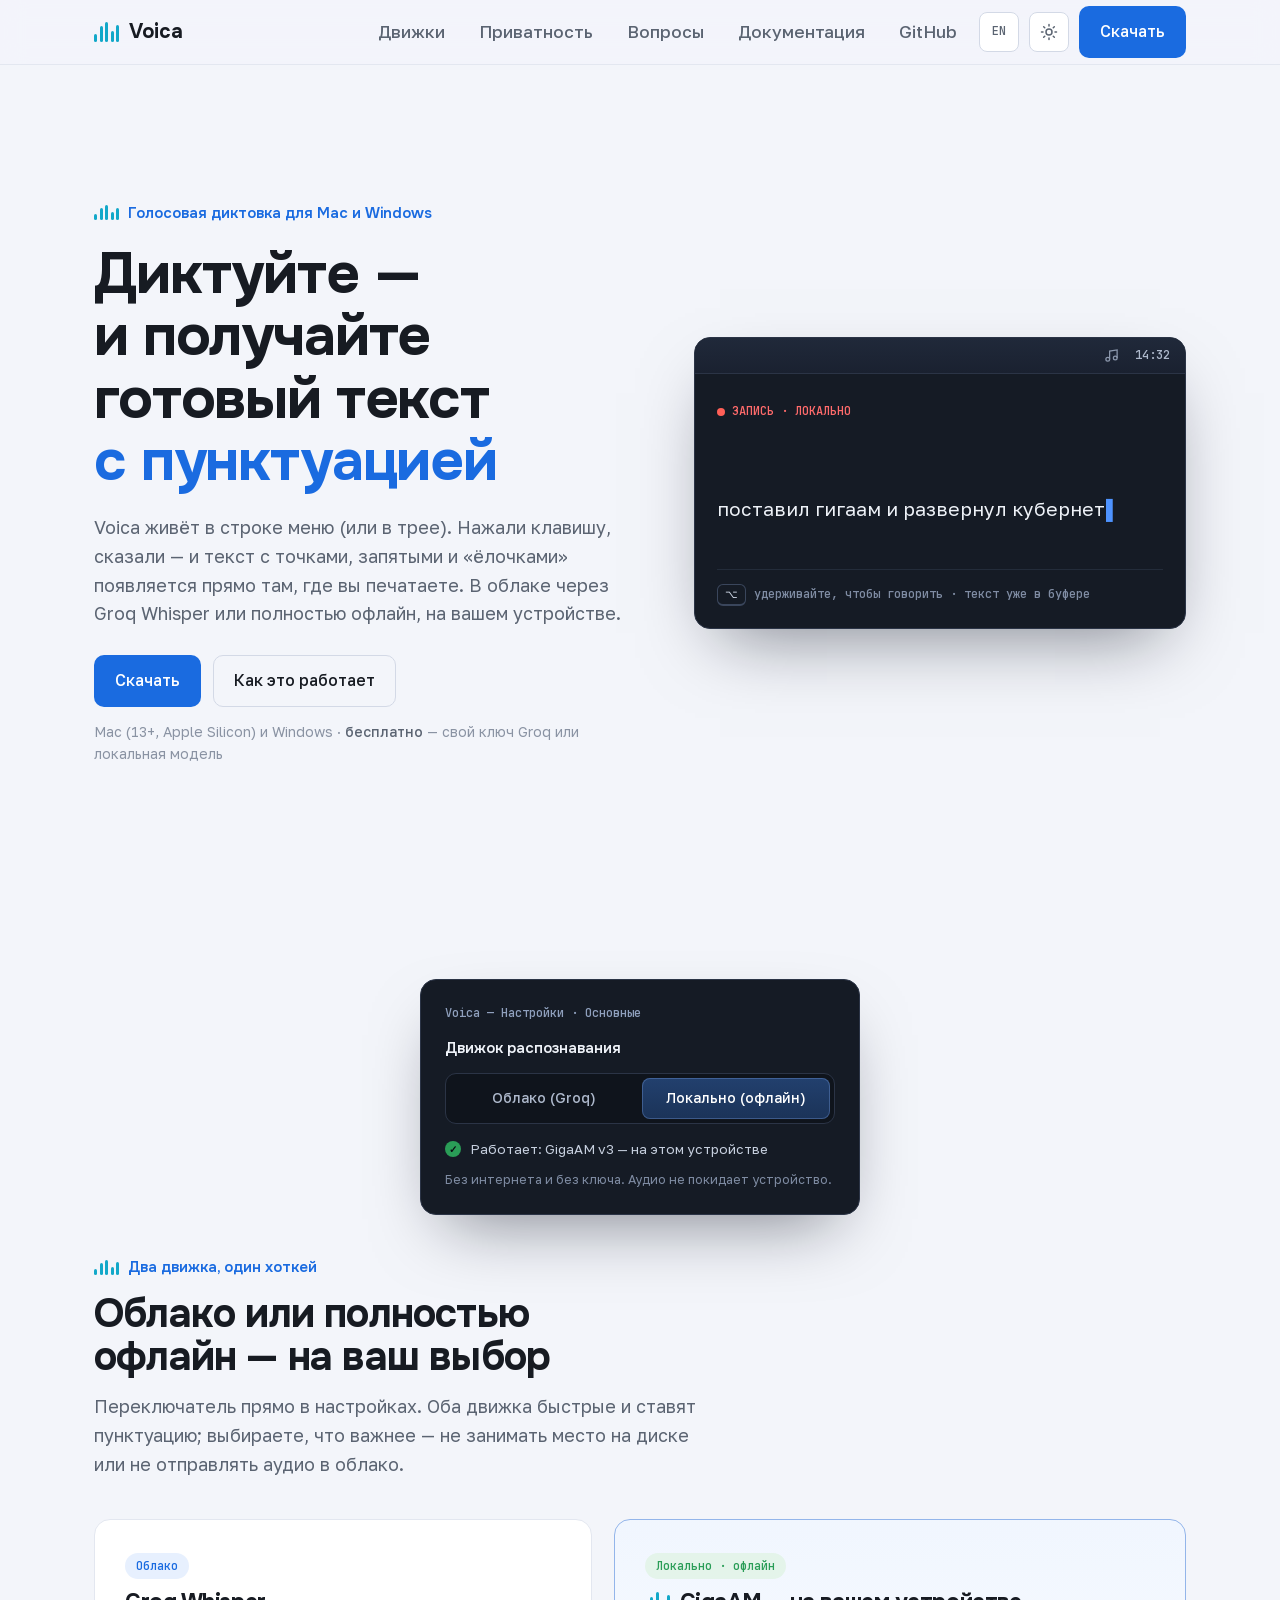
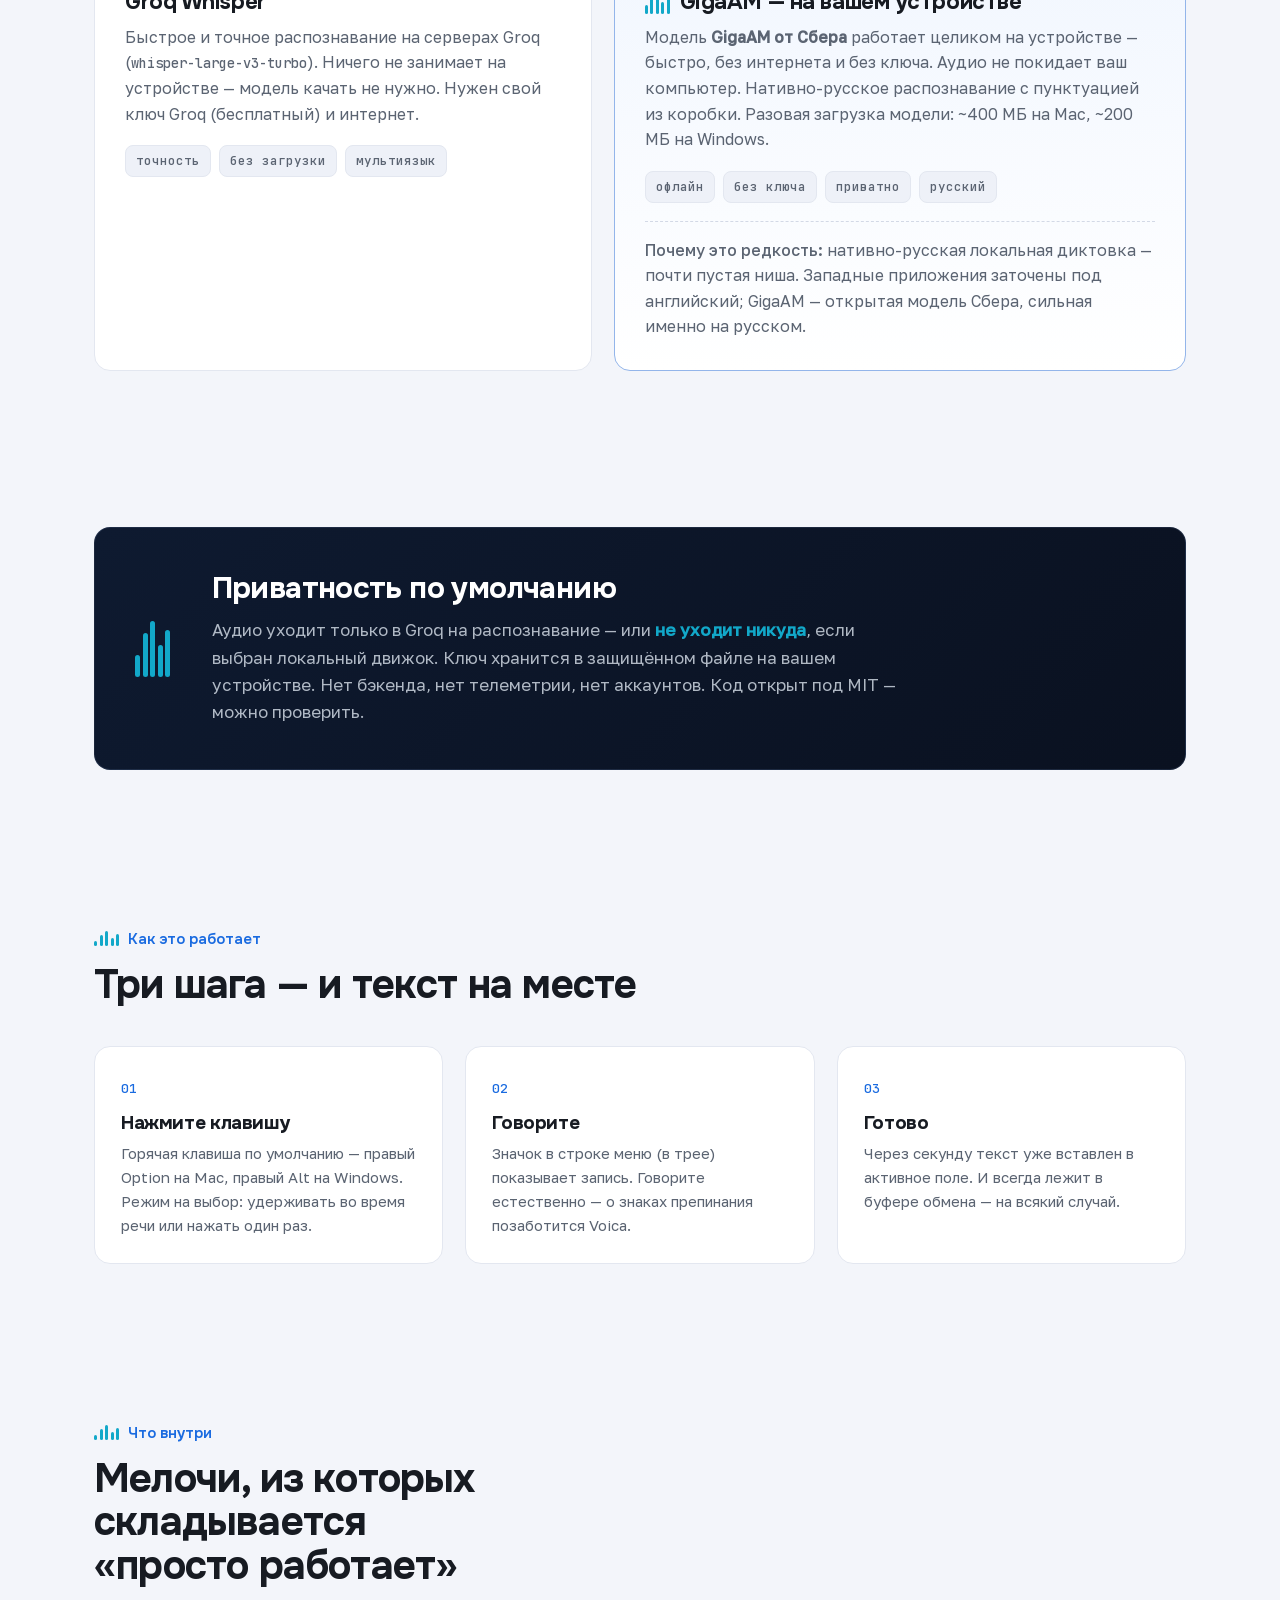
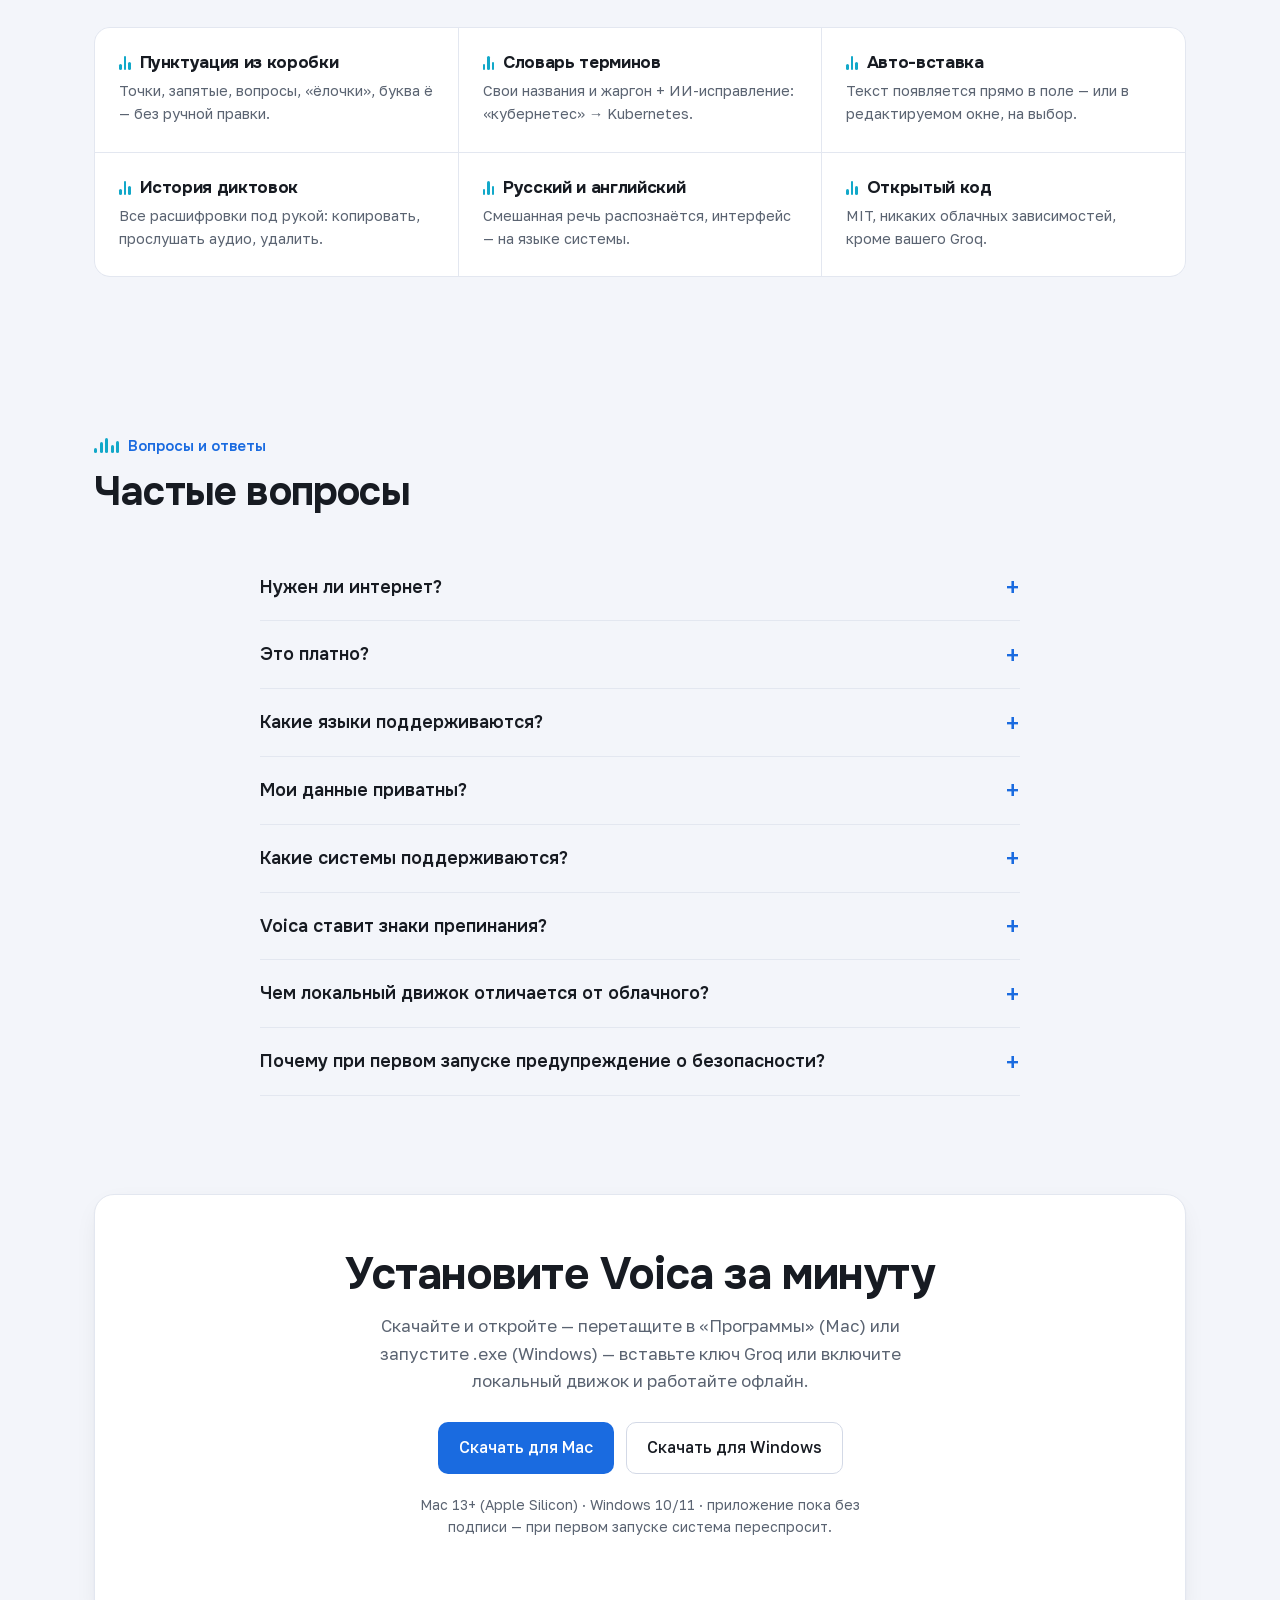
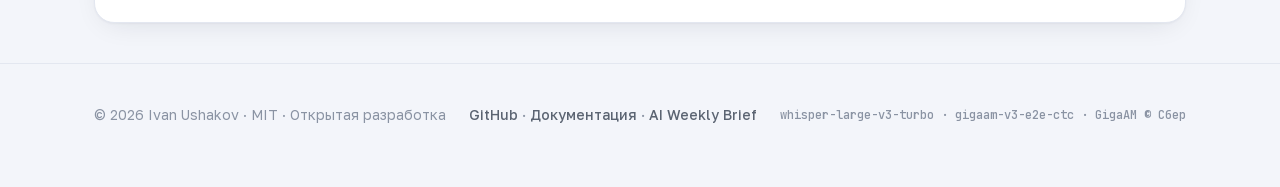
==== commit 4c254aa4: "llms.txt + JSON-LD: репо-ссылки, доки/релизы, Limitations; убрать протухший softwareVersion llms.txt" ====
--- a/index.html
+++ b/index.html
@@ -15,7 +15,7 @@
 <meta property="og:url" content="https://voica.ru/">
 <meta property="og:image" content="https://voica.ru/assets/img/og.png">
 <meta name="twitter:card" content="summary_large_image">
-<script type="application/ld+json">{"@context": "https://schema.org", "@type": "SoftwareApplication", "name": "Voica", "applicationCategory": "UtilitiesApplication", "operatingSystem": "macOS 13+, Windows 10/11", "description": "Диктуйте голосом — получайте чистый текст с точками и запятыми. Облачный движок Groq Whisper или полностью офлайн на устройстве (GigaAM). Открытый код, свой ключ.", "url": "https://voica.ru/", "inLanguage": "ru", "softwareVersion": "0.9", "license": "https://opensource.org/licenses/MIT", "downloadUrl": "https://github.com/Inhum/voica/releases/latest", "author": {"@type": "Person", "name": "Ivan Ushakov"}, "offers": {"@type": "Offer", "price": "0", "priceCurrency": "USD"}}</script>
+<script type="application/ld+json">{"@context": "https://schema.org", "@type": "SoftwareApplication", "name": "Voica", "applicationCategory": "UtilitiesApplication", "operatingSystem": "macOS 13+, Windows 10/11", "description": "Диктуйте голосом — получайте чистый текст с точками и запятыми. Облачный движок Groq Whisper или полностью офлайн на устройстве (GigaAM). Открытый код, свой ключ.", "url": "https://voica.ru/", "inLanguage": "ru", "license": "https://opensource.org/licenses/MIT", "downloadUrl": "https://github.com/Inhum/voica/releases/latest", "softwareHelp": {"@type": "CreativeWork", "url": "https://github.com/Inhum/voica/blob/main/README.ru.md"}, "sameAs": ["https://github.com/Inhum/voica", "https://github.com/Inhum/voica-win"], "author": {"@type": "Person", "name": "Ivan Ushakov"}, "offers": {"@type": "Offer", "price": "0", "priceCurrency": "USD"}}</script>
 <script type="application/ld+json">{"@context": "https://schema.org", "@type": "FAQPage", "mainEntity": [{"@type": "Question", "name": "Нужен ли интернет?", "acceptedAnswer": {"@type": "Answer", "text": "Для облачного движка — да. Локальный движок работает полностью офлайн: без интернета, без ключа, и аудио не покидает устройство."}}, {"@type": "Question", "name": "Это платно?", "acceptedAnswer": {"@type": "Answer", "text": "Voica бесплатна, код открыт под лицензией MIT. Для облачного движка нужен свой бесплатный ключ Groq; локальный движок работает вообще без ключа."}}, {"@type": "Question", "name": "Какие языки поддерживаются?", "acceptedAnswer": {"@type": "Answer", "text": "Русский и английский, включая смешанную речь. Локальная модель GigaAM особенно сильна на русском и ставит пунктуацию из коробки."}}, {"@type": "Question", "name": "Мои данные приватны?", "acceptedAnswer": {"@type": "Answer", "text": "Аудио уходит только в Groq на распознавание — или никуда, если выбран локальный движок. Нет бэкенда, телеметрии и аккаунтов; ключ хранится в защищённом файле на вашем устройстве."}}, {"@type": "Question", "name": "Какие системы поддерживаются?", "acceptedAnswer": {"@type": "Answer", "text": "macOS 13 и новее (Apple Silicon) и Windows 10/11."}}, {"@type": "Question", "name": "Voica ставит знаки препинания?", "acceptedAnswer": {"@type": "Answer", "text": "Да. Оба движка автоматически расставляют точки, запятые, вопросительные знаки и «ёлочки» — без ручной правки."}}, {"@type": "Question", "name": "Чем локальный движок отличается от облачного?", "acceptedAnswer": {"@type": "Answer", "text": "Облако — быстро и точно, ничего не нужно качать, но требуется ключ и интернет. Локально — приватно и офлайн, но модель скачивается один раз (~400 МБ на Mac, ~200 МБ на Windows)."}}, {"@type": "Question", "name": "Почему при первом запуске предупреждение о безопасности?", "acceptedAnswer": {"@type": "Answer", "text": "Приложение пока не подписано сертификатом разработчика, поэтому система переспрашивает один раз: на macOS — «Open Anyway» в разделе Privacy & Security, на Windows — подтверждение SmartScreen. Дальше Voica открывается обычным способом."}}]}</script>
 <link rel="icon" href="assets/img/favicon.svg" type="image/svg+xml">
 <link rel="stylesheet" href="assets/css/site.css">
--- a/assets/css/site.css
+++ b/assets/css/site.css
@@ -33,7 +33,7 @@
 :root[data-theme="dark"] .theme-moon{display:block}:root[data-theme="dark"] .theme-sun{display:none}
 @media (prefers-color-scheme:dark){:root:not([data-theme="light"]) .theme-moon{display:block}:root:not([data-theme="light"]) .theme-sun{display:none}}
 
-.hero{padding:72px 0 64px}
+.hero{padding:56px 0}
 .hero-grid{display:grid;grid-template-columns:1.05fr .95fr;gap:56px;align-items:center}
 .hero h1{font-size:clamp(38px,5.4vw,58px);font-weight:800;margin:6px 0 22px}
 .hero h1 .accent{color:var(--brand)}
@@ -131,7 +131,20 @@
 
 :focus-visible{outline:2.5px solid var(--brand);outline-offset:2px;border-radius:4px}
 @media (max-width:900px){.hero-grid,.engines,.steps,.feat{grid-template-columns:1fr}.privacy{grid-template-columns:1fr}section{padding:56px 0}.nav-link.hide-sm{display:none}.nav .btn{padding:10px 16px;font-size:15px}.nav-right{gap:8px}}
-/* Короткие экраны (13" ноутбуки, особенно в Chrome с вкладками+закладками): сжимаем герой,
-   чтобы первый экран влезал целиком. На больших мониторах остаётся воздушный вариант выше. */
-@media (min-width:901px) and (max-height:860px){.hero{padding:44px 0 40px}.hero h1{font-size:clamp(34px,4.4vw,48px);margin:4px 0 16px}.lede{font-size:17px}.hero-cta{margin:22px 0 12px}.eyebrow{margin-bottom:10px}}
+/* Короткие ноутбучные экраны (13–15", особ. Chrome с вкладками): сжимаем герой, чтобы первый
+   экран влезал. Гейт по ширине (≤1800) — чтобы большие мониторы (24"+, ~1920) не сжимались:
+   там высота тоже бывает <860 из-за хрома браузера, но места по ширине полно → оставляем воздух. */
+/* Герой занимает всю высоту первого экрана, контент центрируется по вертикали. Надёжно при
+   любом размере и зуме — media-query по размерам ненадёжен из-за OS-scaling (24"@150% отдаёт
+   браузеру ~1280px CSS, неотличимо от ноутбука). Только десктоп; на мобиле герой течёт как обычно. */
+@media (min-width:901px){
+  .hero{min-height:calc(100vh - 64px);display:flex;align-items:center}
+  .hero>.wrap{width:100%}
+  /* Контент героя масштабируется по высоте вьюпорта, чтобы первый экран влезал целиком
+     даже на низких десктопных вьюпортах (13" с закладками, 24"@150% ≈ 1280×700–800). */
+  .hero h1{font-size:clamp(30px,min(5.2vw,6.6vh),58px);margin:clamp(4px,.6vh,6px) 0 clamp(12px,2.2vh,22px)}
+  .lede{font-size:clamp(15px,min(1.5vw,2vh),19px)}
+  .hero-cta{margin:clamp(16px,3vh,30px) 0 clamp(10px,1.6vh,16px)}
+  .eyebrow{margin-bottom:clamp(8px,1.4vh,14px)}
+}
 @media (prefers-reduced-motion:reduce){*{animation:none!important;transition:none!important}}
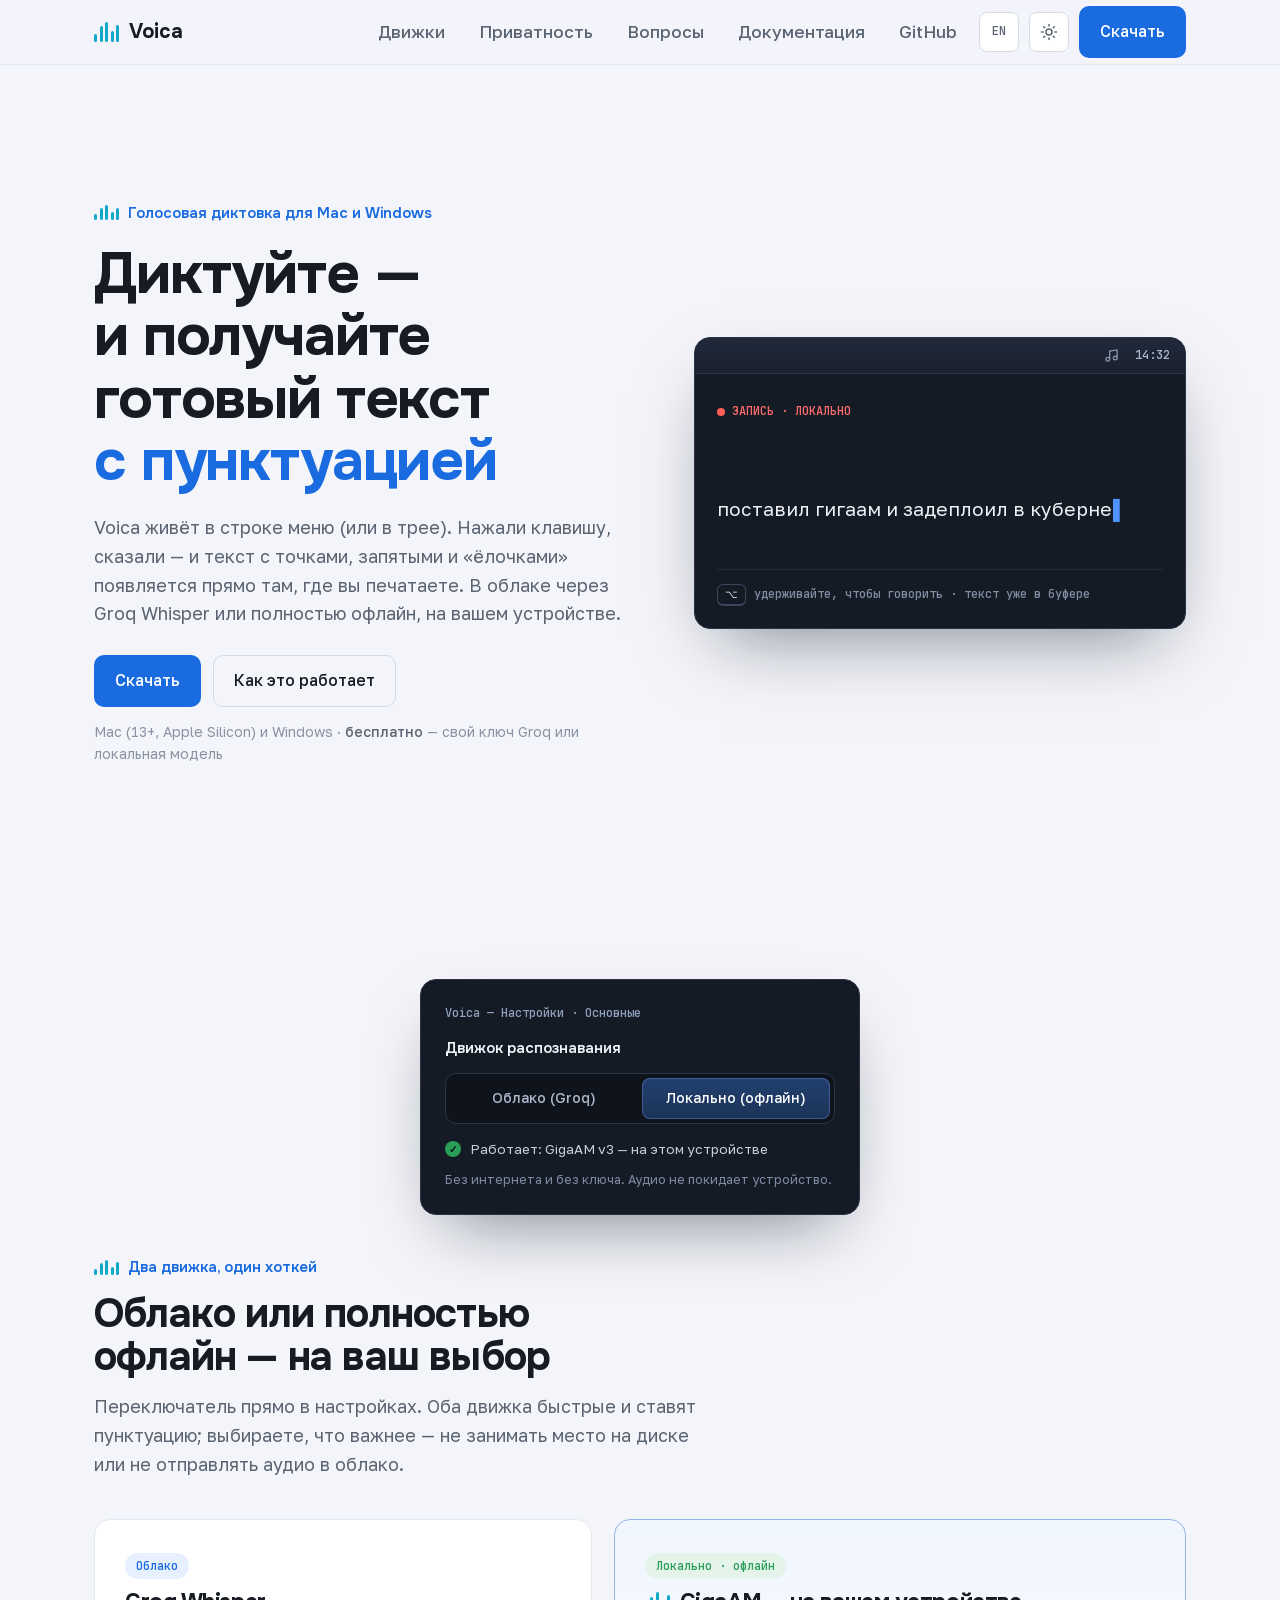
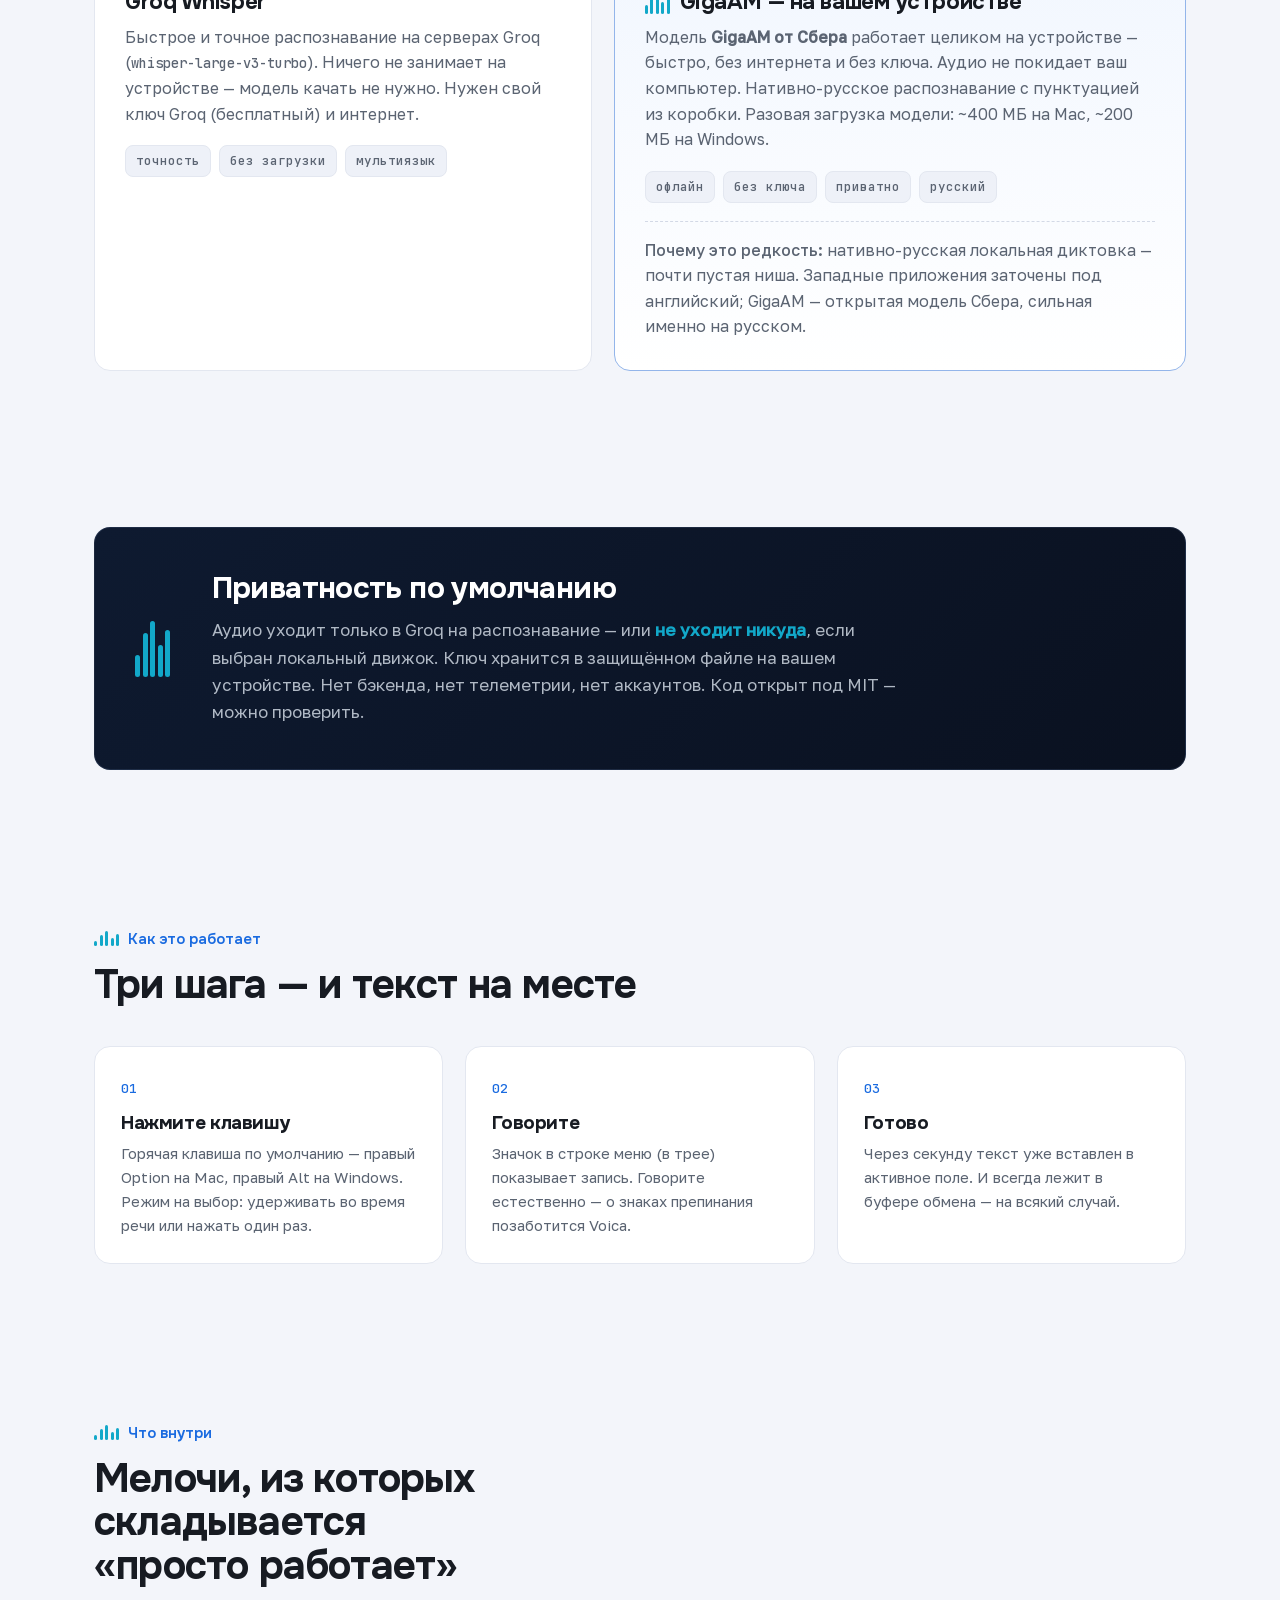
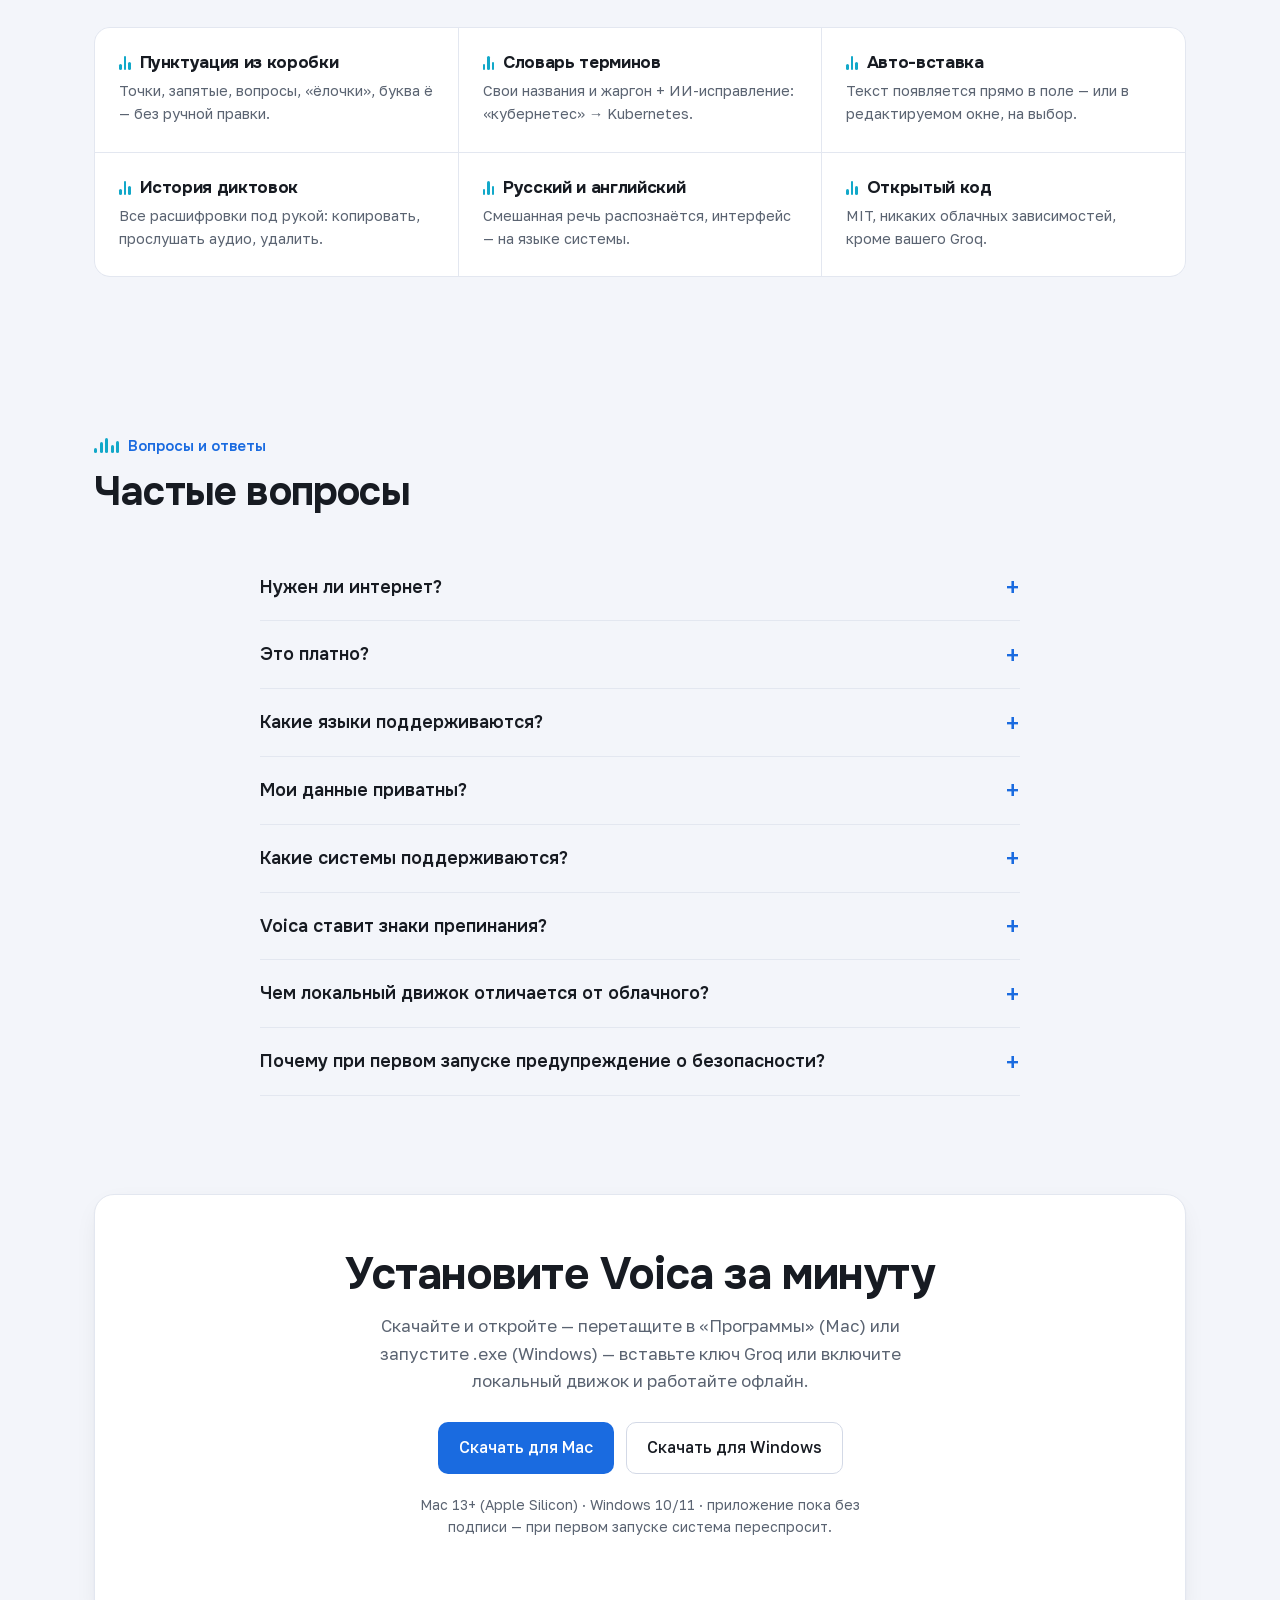
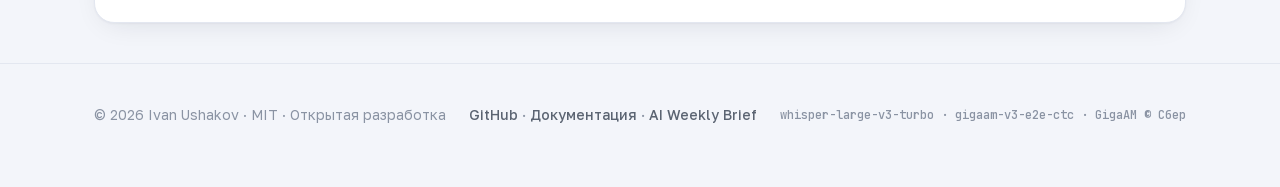
==== commit 4440e6ff: "Мокап героя: технически корректная фраза про Kubernetes/kubectl kubectl — клиент к API существующего" ====
--- a/index.html
+++ b/index.html
@@ -56,7 +56,7 @@
     <div class="mock-body">
       <span class="mrec"><b></b>ЗАПИСЬ · ЛОКАЛЬНО</span>
       <div class="mwv"><i style="animation-delay:0.00s"></i><i style="animation-delay:0.08s"></i><i style="animation-delay:0.16s"></i><i style="animation-delay:0.24s"></i><i style="animation-delay:0.32s"></i><i style="animation-delay:0.40s"></i><i style="animation-delay:0.48s"></i><i style="animation-delay:0.56s"></i><i style="animation-delay:0.64s"></i><i style="animation-delay:0.72s"></i><i style="animation-delay:0.80s"></i><i style="animation-delay:0.88s"></i><i style="animation-delay:0.96s"></i><i style="animation-delay:1.04s"></i></div>
-      <div class="mres" id="mres">Поставил <span class="hl">GigaAM</span> и развернул <span class="hl">Kubernetes</span> через <span class="hl">kubectl</span>.</div>
+      <div class="mres" id="mres">Поставил <span class="hl">GigaAM</span> и задеплоил в <span class="hl">Kubernetes</span> через <span class="hl">kubectl</span>.</div>
       <div class="mhint"><span class="mkbd">⌥</span> удерживайте, чтобы говорить · текст уже в буфере</div>
     </div>
   </div>
@@ -134,7 +134,7 @@
 (function(){
   var el=document.getElementById("mres");
   if(!el||matchMedia("(prefers-reduced-motion: reduce)").matches) return;
-  var RAW="\u043f\u043e\u0441\u0442\u0430\u0432\u0438\u043b \u0433\u0438\u0433\u0430\u0430\u043c \u0438 \u0440\u0430\u0437\u0432\u0435\u0440\u043d\u0443\u043b \u043a\u0443\u0431\u0435\u0440\u043d\u0435\u0442\u0438\u0441 \u0447\u0435\u0440\u0435\u0437 \u043a\u0443\u0431\u0435\u043a\u0442\u0435\u043b", MARK="\u043f\u043e\u0441\u0442\u0430\u0432\u0438\u043b <span class=\"raw-term\">\u0433\u0438\u0433\u0430\u0430\u043c</span> \u0438 \u0440\u0430\u0437\u0432\u0435\u0440\u043d\u0443\u043b <span class=\"raw-term\">\u043a\u0443\u0431\u0435\u0440\u043d\u0435\u0442\u0438\u0441</span> \u0447\u0435\u0440\u0435\u0437 <span class=\"raw-term\">\u043a\u0443\u0431\u0435\u043a\u0442\u0435\u043b</span>", FINAL="\u041f\u043e\u0441\u0442\u0430\u0432\u0438\u043b <span class=\"hl\">GigaAM</span> \u0438 \u0440\u0430\u0437\u0432\u0435\u0440\u043d\u0443\u043b <span class=\"hl\">Kubernetes</span> \u0447\u0435\u0440\u0435\u0437 <span class=\"hl\">kubectl</span>.";
+  var RAW="\u043f\u043e\u0441\u0442\u0430\u0432\u0438\u043b \u0433\u0438\u0433\u0430\u0430\u043c \u0438 \u0437\u0430\u0434\u0435\u043f\u043b\u043e\u0438\u043b \u0432 \u043a\u0443\u0431\u0435\u0440\u043d\u0435\u0442\u0438\u0441 \u0447\u0435\u0440\u0435\u0437 \u043a\u0443\u0431\u0435\u043a\u0442\u0435\u043b", MARK="\u043f\u043e\u0441\u0442\u0430\u0432\u0438\u043b <span class=\"raw-term\">\u0433\u0438\u0433\u0430\u0430\u043c</span> \u0438 \u0437\u0430\u0434\u0435\u043f\u043b\u043e\u0438\u043b \u0432 <span class=\"raw-term\">\u043a\u0443\u0431\u0435\u0440\u043d\u0435\u0442\u0438\u0441</span> \u0447\u0435\u0440\u0435\u0437 <span class=\"raw-term\">\u043a\u0443\u0431\u0435\u043a\u0442\u0435\u043b</span>", FINAL="\u041f\u043e\u0441\u0442\u0430\u0432\u0438\u043b <span class=\"hl\">GigaAM</span> \u0438 \u0437\u0430\u0434\u0435\u043f\u043b\u043e\u0438\u043b \u0432 <span class=\"hl\">Kubernetes</span> \u0447\u0435\u0440\u0435\u0437 <span class=\"hl\">kubectl</span>.";
   var wait=function(ms){return new Promise(function(r){setTimeout(r,ms);});};
   function type(){
     el.textContent=""; el.classList.add("typing"); var i=0;
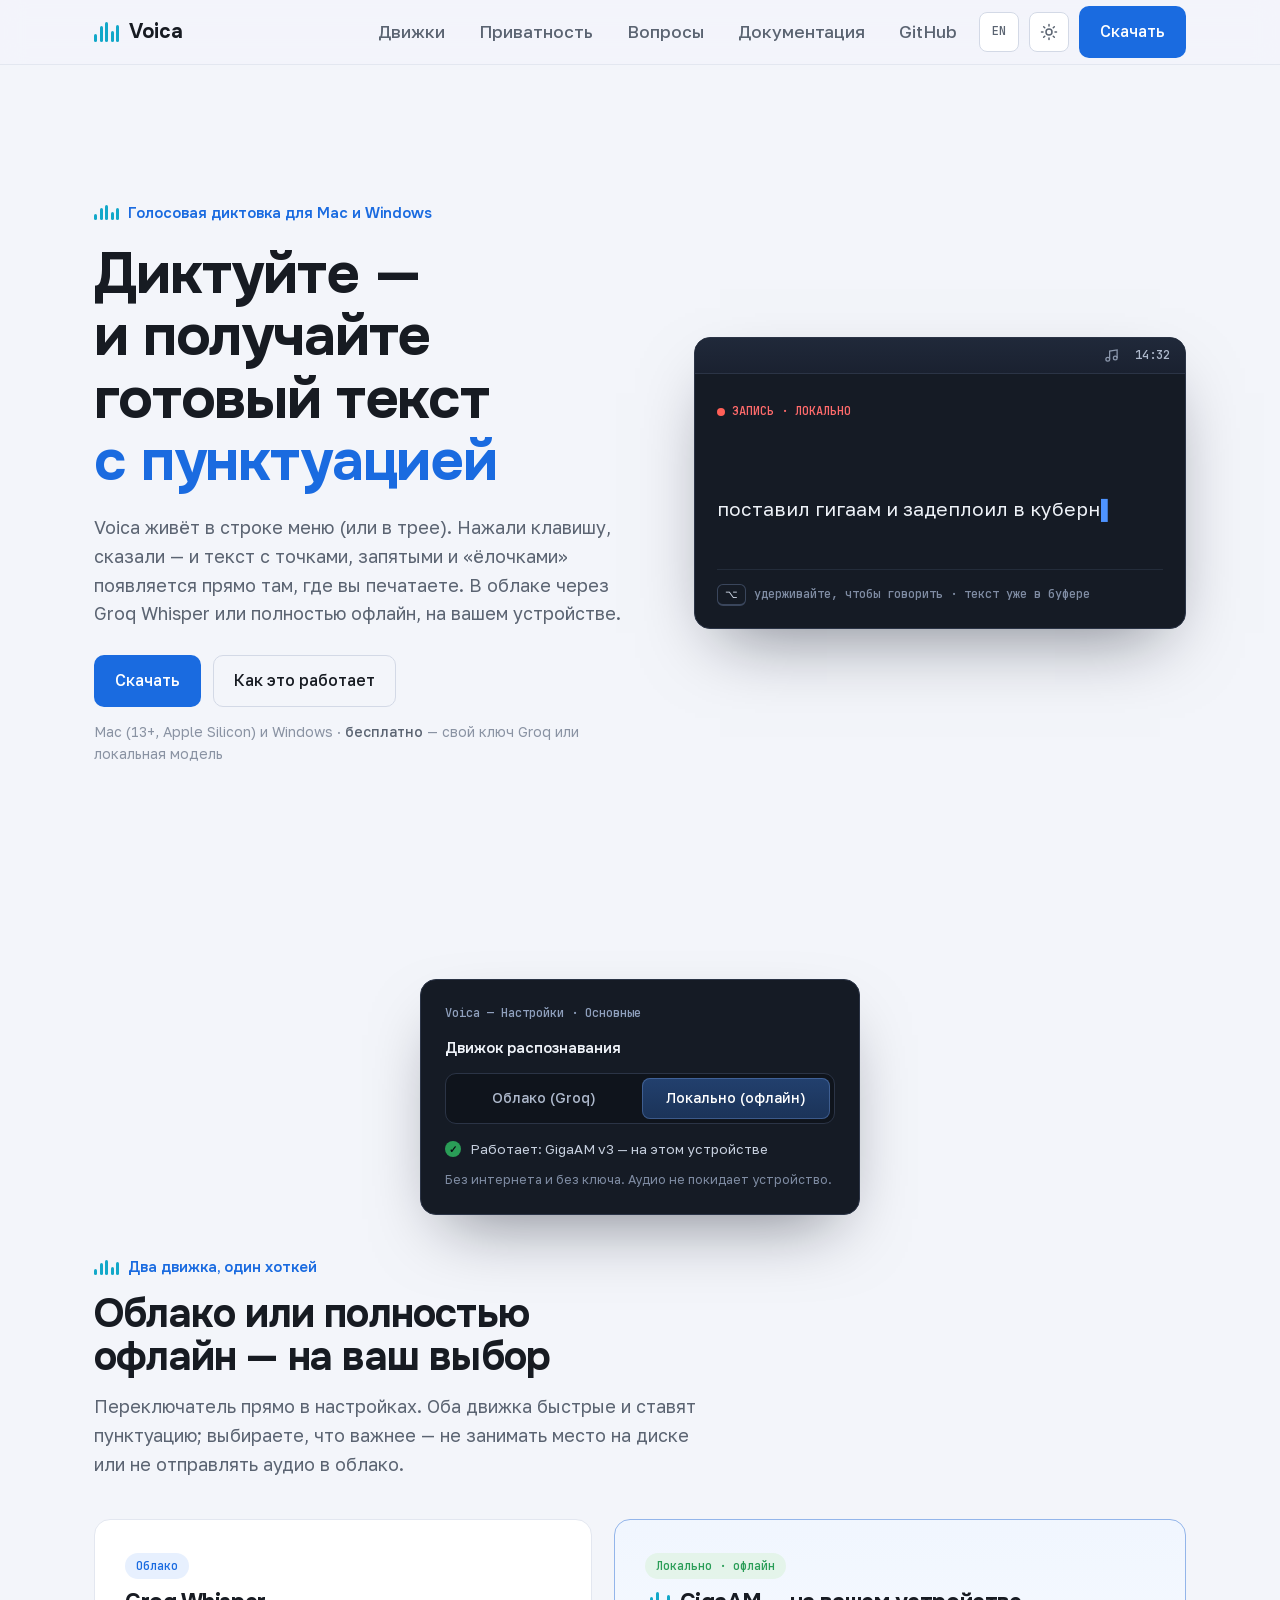
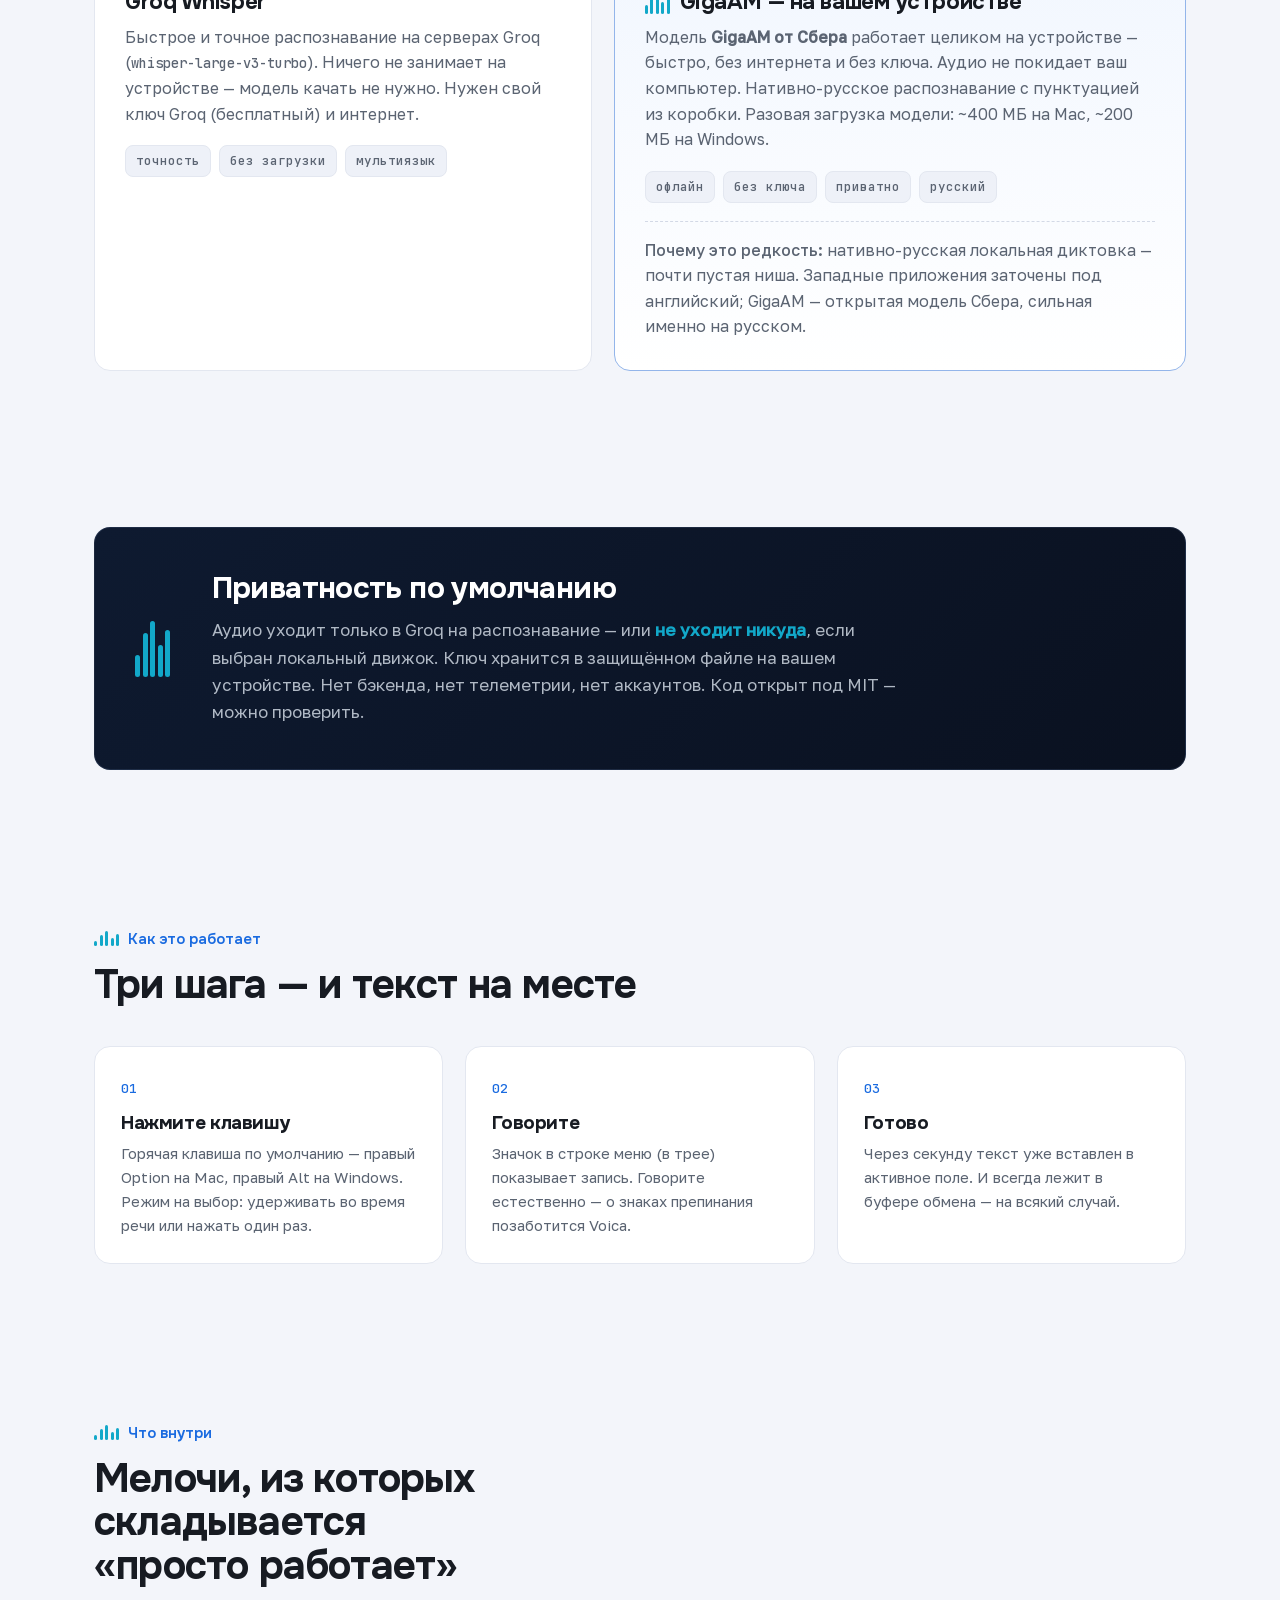
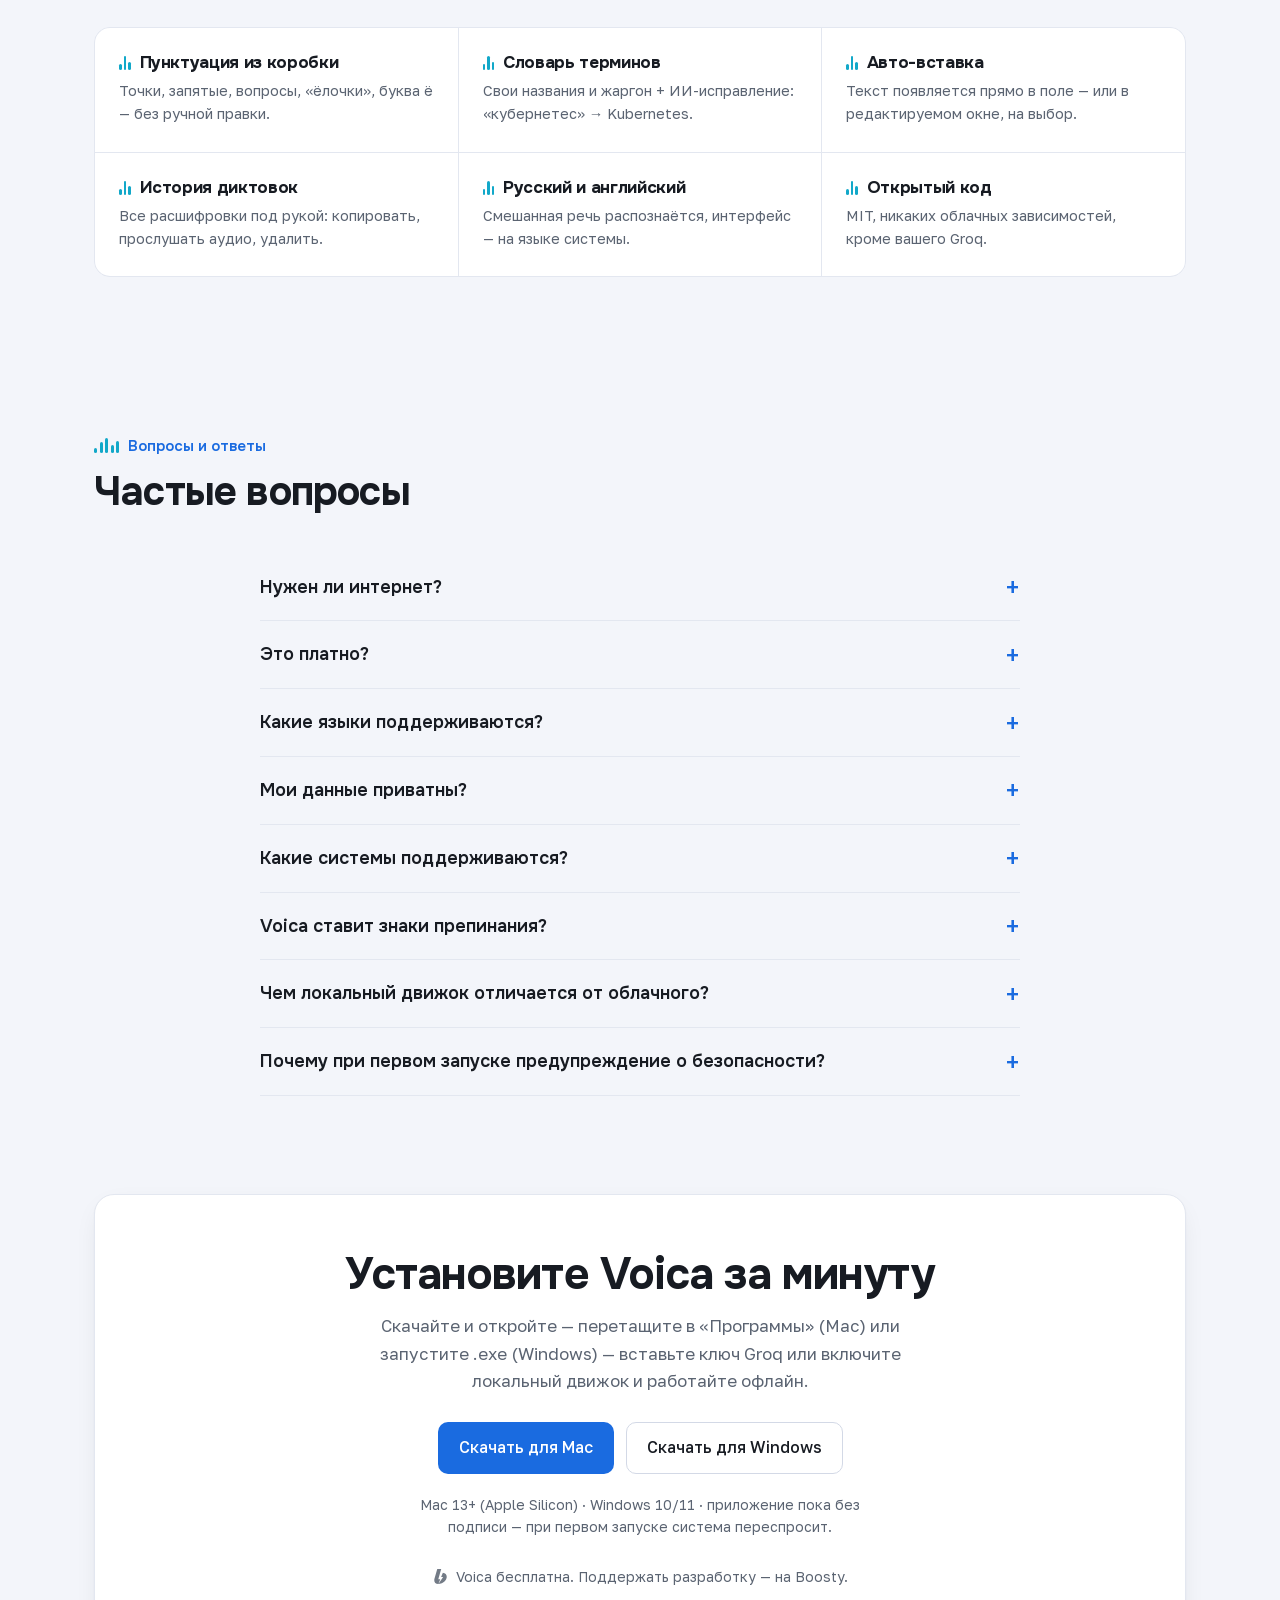
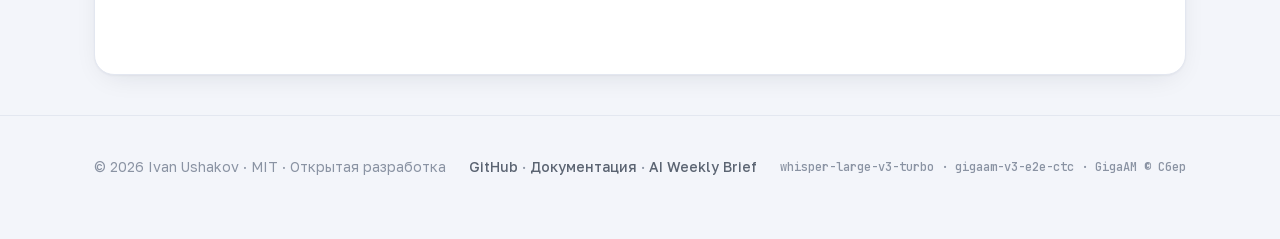
==== commit e3eae96f: "Ссылка на Boosty: ответ в FAQ и строка под кнопками скачивания Поддержка проекта появилась в двух ме" ====
--- a/index.html
+++ b/index.html
@@ -16,7 +16,7 @@
 <meta property="og:image" content="https://voica.ru/assets/img/og.png">
 <meta name="twitter:card" content="summary_large_image">
 <script type="application/ld+json">{"@context": "https://schema.org", "@type": "SoftwareApplication", "name": "Voica", "applicationCategory": "UtilitiesApplication", "operatingSystem": "macOS 13+, Windows 10/11", "description": "Диктуйте голосом — получайте чистый текст с точками и запятыми. Облачный движок Groq Whisper или полностью офлайн на устройстве (GigaAM). Открытый код, свой ключ.", "url": "https://voica.ru/", "inLanguage": "ru", "license": "https://opensource.org/licenses/MIT", "downloadUrl": "https://github.com/Inhum/voica/releases/latest", "softwareHelp": {"@type": "CreativeWork", "url": "https://github.com/Inhum/voica/blob/main/README.ru.md"}, "sameAs": ["https://github.com/Inhum/voica", "https://github.com/Inhum/voica-win"], "author": {"@type": "Person", "name": "Ivan Ushakov"}, "offers": {"@type": "Offer", "price": "0", "priceCurrency": "USD"}}</script>
-<script type="application/ld+json">{"@context": "https://schema.org", "@type": "FAQPage", "mainEntity": [{"@type": "Question", "name": "Нужен ли интернет?", "acceptedAnswer": {"@type": "Answer", "text": "Для облачного движка — да. Локальный движок работает полностью офлайн: без интернета, без ключа, и аудио не покидает устройство."}}, {"@type": "Question", "name": "Это платно?", "acceptedAnswer": {"@type": "Answer", "text": "Voica бесплатна, код открыт под лицензией MIT. Для облачного движка нужен свой бесплатный ключ Groq; локальный движок работает вообще без ключа."}}, {"@type": "Question", "name": "Какие языки поддерживаются?", "acceptedAnswer": {"@type": "Answer", "text": "Русский и английский, включая смешанную речь. Локальная модель GigaAM особенно сильна на русском и ставит пунктуацию из коробки."}}, {"@type": "Question", "name": "Мои данные приватны?", "acceptedAnswer": {"@type": "Answer", "text": "Аудио уходит только в Groq на распознавание — или никуда, если выбран локальный движок. Нет бэкенда, телеметрии и аккаунтов; ключ хранится в защищённом файле на вашем устройстве."}}, {"@type": "Question", "name": "Какие системы поддерживаются?", "acceptedAnswer": {"@type": "Answer", "text": "macOS 13 и новее (Apple Silicon) и Windows 10/11."}}, {"@type": "Question", "name": "Voica ставит знаки препинания?", "acceptedAnswer": {"@type": "Answer", "text": "Да. Оба движка автоматически расставляют точки, запятые, вопросительные знаки и «ёлочки» — без ручной правки."}}, {"@type": "Question", "name": "Чем локальный движок отличается от облачного?", "acceptedAnswer": {"@type": "Answer", "text": "Облако — быстро и точно, ничего не нужно качать, но требуется ключ и интернет. Локально — приватно и офлайн, но модель скачивается один раз (~400 МБ на Mac, ~200 МБ на Windows)."}}, {"@type": "Question", "name": "Почему при первом запуске предупреждение о безопасности?", "acceptedAnswer": {"@type": "Answer", "text": "Приложение пока не подписано сертификатом разработчика, поэтому система переспрашивает один раз: на macOS — «Open Anyway» в разделе Privacy & Security, на Windows — подтверждение SmartScreen. Дальше Voica открывается обычным способом."}}]}</script>
+<script type="application/ld+json">{"@context": "https://schema.org", "@type": "FAQPage", "mainEntity": [{"@type": "Question", "name": "Нужен ли интернет?", "acceptedAnswer": {"@type": "Answer", "text": "Для облачного движка — да. Локальный движок работает полностью офлайн: без интернета, без ключа, и аудио не покидает устройство."}}, {"@type": "Question", "name": "Это платно?", "acceptedAnswer": {"@type": "Answer", "text": "Voica бесплатна, код открыт под лицензией MIT. Для облачного движка нужен свой бесплатный ключ Groq; локальный движок работает вообще без ключа. Платных функций не появится — если Voica экономит вам время, поддержать разработку можно на Boosty."}}, {"@type": "Question", "name": "Какие языки поддерживаются?", "acceptedAnswer": {"@type": "Answer", "text": "Русский и английский, включая смешанную речь. Локальная модель GigaAM особенно сильна на русском и ставит пунктуацию из коробки."}}, {"@type": "Question", "name": "Мои данные приватны?", "acceptedAnswer": {"@type": "Answer", "text": "Аудио уходит только в Groq на распознавание — или никуда, если выбран локальный движок. Нет бэкенда, телеметрии и аккаунтов; ключ хранится в защищённом файле на вашем устройстве."}}, {"@type": "Question", "name": "Какие системы поддерживаются?", "acceptedAnswer": {"@type": "Answer", "text": "macOS 13 и новее (Apple Silicon) и Windows 10/11."}}, {"@type": "Question", "name": "Voica ставит знаки препинания?", "acceptedAnswer": {"@type": "Answer", "text": "Да. Оба движка автоматически расставляют точки, запятые, вопросительные знаки и «ёлочки» — без ручной правки."}}, {"@type": "Question", "name": "Чем локальный движок отличается от облачного?", "acceptedAnswer": {"@type": "Answer", "text": "Облако — быстро и точно, ничего не нужно качать, но требуется ключ и интернет. Локально — приватно и офлайн, но модель скачивается один раз (~400 МБ на Mac, ~200 МБ на Windows)."}}, {"@type": "Question", "name": "Почему при первом запуске предупреждение о безопасности?", "acceptedAnswer": {"@type": "Answer", "text": "Приложение пока не подписано сертификатом разработчика, поэтому система переспрашивает один раз: на macOS — «Open Anyway» в разделе Privacy & Security, на Windows — подтверждение SmartScreen. Дальше Voica открывается обычным способом."}}]}</script>
 <link rel="icon" href="assets/img/favicon.svg" type="image/svg+xml">
 <link rel="stylesheet" href="assets/css/site.css">
 </head>
@@ -106,7 +106,7 @@
 
 <section id="faq"><div class="wrap">
   <div class="sec-head"><div class="eyebrow"><span class="wave" aria-hidden="true"><i></i><i></i><i></i><i></i><i></i></span> <span>Вопросы и ответы</span></div><h2>Частые вопросы</h2></div>
-  <div class="faq"><details><summary>Нужен ли интернет?</summary><p>Для облачного движка — да. Локальный движок работает полностью офлайн: без интернета, без ключа, и аудио не покидает устройство.</p></details><details><summary>Это платно?</summary><p>Voica бесплатна, код открыт под лицензией MIT. Для облачного движка нужен свой бесплатный ключ Groq; локальный движок работает вообще без ключа.</p></details><details><summary>Какие языки поддерживаются?</summary><p>Русский и английский, включая смешанную речь. Локальная модель GigaAM особенно сильна на русском и ставит пунктуацию из коробки.</p></details><details><summary>Мои данные приватны?</summary><p>Аудио уходит только в Groq на распознавание — или никуда, если выбран локальный движок. Нет бэкенда, телеметрии и аккаунтов; ключ хранится в защищённом файле на вашем устройстве.</p></details><details><summary>Какие системы поддерживаются?</summary><p>macOS 13 и новее (Apple Silicon) и Windows 10/11.</p></details><details><summary>Voica ставит знаки препинания?</summary><p>Да. Оба движка автоматически расставляют точки, запятые, вопросительные знаки и «ёлочки» — без ручной правки.</p></details><details><summary>Чем локальный движок отличается от облачного?</summary><p>Облако — быстро и точно, ничего не нужно качать, но требуется ключ и интернет. Локально — приватно и офлайн, но модель скачивается один раз (~400 МБ на Mac, ~200 МБ на Windows).</p></details><details><summary>Почему при первом запуске предупреждение о безопасности?</summary><p>Приложение пока не подписано сертификатом разработчика, поэтому система переспрашивает один раз: на macOS — «Open Anyway» в разделе Privacy & Security, на Windows — подтверждение SmartScreen. Дальше Voica открывается обычным способом.</p></details></div>
+  <div class="faq"><details><summary>Нужен ли интернет?</summary><p>Для облачного движка — да. Локальный движок работает полностью офлайн: без интернета, без ключа, и аудио не покидает устройство.</p></details><details><summary>Это платно?</summary><p>Voica бесплатна, код открыт под лицензией MIT. Для облачного движка нужен свой бесплатный ключ Groq; локальный движок работает вообще без ключа. Платных функций не появится — если Voica экономит вам время, поддержать разработку можно на <a target="_blank" rel="noopener" href="https://boosty.to/voica">Boosty</a>.</p></details><details><summary>Какие языки поддерживаются?</summary><p>Русский и английский, включая смешанную речь. Локальная модель GigaAM особенно сильна на русском и ставит пунктуацию из коробки.</p></details><details><summary>Мои данные приватны?</summary><p>Аудио уходит только в Groq на распознавание — или никуда, если выбран локальный движок. Нет бэкенда, телеметрии и аккаунтов; ключ хранится в защищённом файле на вашем устройстве.</p></details><details><summary>Какие системы поддерживаются?</summary><p>macOS 13 и новее (Apple Silicon) и Windows 10/11.</p></details><details><summary>Voica ставит знаки препинания?</summary><p>Да. Оба движка автоматически расставляют точки, запятые, вопросительные знаки и «ёлочки» — без ручной правки.</p></details><details><summary>Чем локальный движок отличается от облачного?</summary><p>Облако — быстро и точно, ничего не нужно качать, но требуется ключ и интернет. Локально — приватно и офлайн, но модель скачивается один раз (~400 МБ на Mac, ~200 МБ на Windows).</p></details><details><summary>Почему при первом запуске предупреждение о безопасности?</summary><p>Приложение пока не подписано сертификатом разработчика, поэтому система переспрашивает один раз: на macOS — «Open Anyway» в разделе Privacy & Security, на Windows — подтверждение SmartScreen. Дальше Voica открывается обычным способом.</p></details></div>
 </div></section>
 
 <section id="download" class="cta"><div class="wrap"><div class="cta-box">
@@ -116,10 +116,13 @@
     <a class="btn btn-ghost" target="_blank" rel="noopener" href="https://github.com/Inhum/voica-win/releases/latest">Скачать для Windows</a>
   </div>
   <p class="hero-note" style="margin-top:20px">Mac 13+ (Apple Silicon) · Windows 10/11 · приложение пока без подписи — при первом запуске система переспросит.</p>
+  <p class="support"><a target="_blank" rel="noopener" href="https://boosty.to/voica"><svg class="bst" viewBox="0 0 831 1000" aria-hidden="true" fill="currentColor"><path d="M26.2 597.3 199.1 0h265l-53.6 185.2c-.6 1-1 2.1-1.3 3.3l-140.7 489h131.3C344.8 814.6 301.9 922.1 271 1000 28.7 997.2-39.2 823.6 20.2 618.3M271.9 1000l319.4-460H455.8l117.9-294.7c202.4 21.3 297.2 180.4 241.5 373-59.9 207-302.3 381.7-538.3 381.7C275.2 1000 273.6 1000 271.9 1000z"/></svg>Voica бесплатна. Поддержать разработку — на Boosty.</a></p>
 </div></div></section>
 
 <footer class="foot"><div class="wrap foot-in">
   <div>© 2026 Ivan Ushakov · MIT · Открытая разработка</div>
+  <!-- Ссылки на поддержку в футере намеренно НЕТ: блок скачивания идёт прямо над ним, и
+       вторая просьба через сто пикселей выглядит навязчиво. Достаточно строки там и ответа в FAQ. -->
   <nav class="foot-nav"><a target="_blank" rel="noopener" href="https://github.com/Inhum">GitHub</a> · <a target="_blank" rel="noopener" href="https://github.com/Inhum/voica/blob/main/README.ru.md">Документация</a> · <a target="_blank" rel="noopener" href="https://t.me/ai_weekly_brief">AI Weekly Brief</a></nav>
   <div class="foot-mono">whisper-large-v3-turbo · gigaam-v3-e2e-ctc · GigaAM © Сбер</div>
 </div></footer>
--- a/assets/css/site.css
+++ b/assets/css/site.css
@@ -39,6 +39,17 @@
 .hero h1 .accent{color:var(--brand)}
 .hero-cta{display:flex;flex-wrap:wrap;gap:12px;margin:30px 0 16px}
 .hero-note{font-size:14px;color:var(--ink-faint)}.hero-note b{color:var(--ink-soft);font-weight:500}
+
+/* Строка поддержки под кнопками скачивания. Не кнопка — она бы конкурировала с самим
+   скачиванием; ссылка со знаком Boosty в цвете текста (currentColor), поэтому обе темы
+   обслуживаются одним файлом. */
+.support{margin-top:18px;font-size:14px}
+.support a{display:inline-flex;align-items:flex-start;gap:8px;color:var(--ink-soft);
+  text-decoration:none;border-bottom:1px solid transparent;transition:color .15s,border-color .15s}
+.support a:hover{color:var(--brand);border-bottom-color:currentColor}
+/* flex-start + сдвиг вниз: на узком экране строка переносится, и по центру знак «уплывал»
+   от текста. Так он всегда стоит у первой строки. */
+.support .bst{width:15px;height:15px;flex:none;opacity:.85;margin-top:.18em}
 
 /* Мокап (фикс-тёмный, как «скриншот») */
 .mock{background:#151b25;border:1px solid #2b3446;border-radius:var(--radius-card);box-shadow:0 30px 70px -26px rgba(6,12,26,.5);overflow:hidden}
@@ -117,6 +128,9 @@
 .faq summary::after{content:"+";font-family:var(--font-mono);font-size:24px;font-weight:400;color:var(--brand);line-height:1}
 .faq details[open] summary::after{content:"−"}
 .faq details p{margin:0;padding:0 0 22px;color:var(--ink-soft);font-size:16px;line-height:1.6;max-width:66ch}
+/* Ссылки внутри ответов: без этого они наследуют серый текст абзаца и не читаются как ссылки. */
+.faq details p a{color:var(--brand);text-decoration:none;border-bottom:1px solid transparent;transition:border-color .15s}
+.faq details p a:hover{border-bottom-color:currentColor}
 
 .cta{text-align:center;padding:20px 0 40px}
 .cta-box{background:var(--surface);border:1px solid var(--line);border-radius:20px;padding:56px 40px;box-shadow:var(--shadow-card)}
